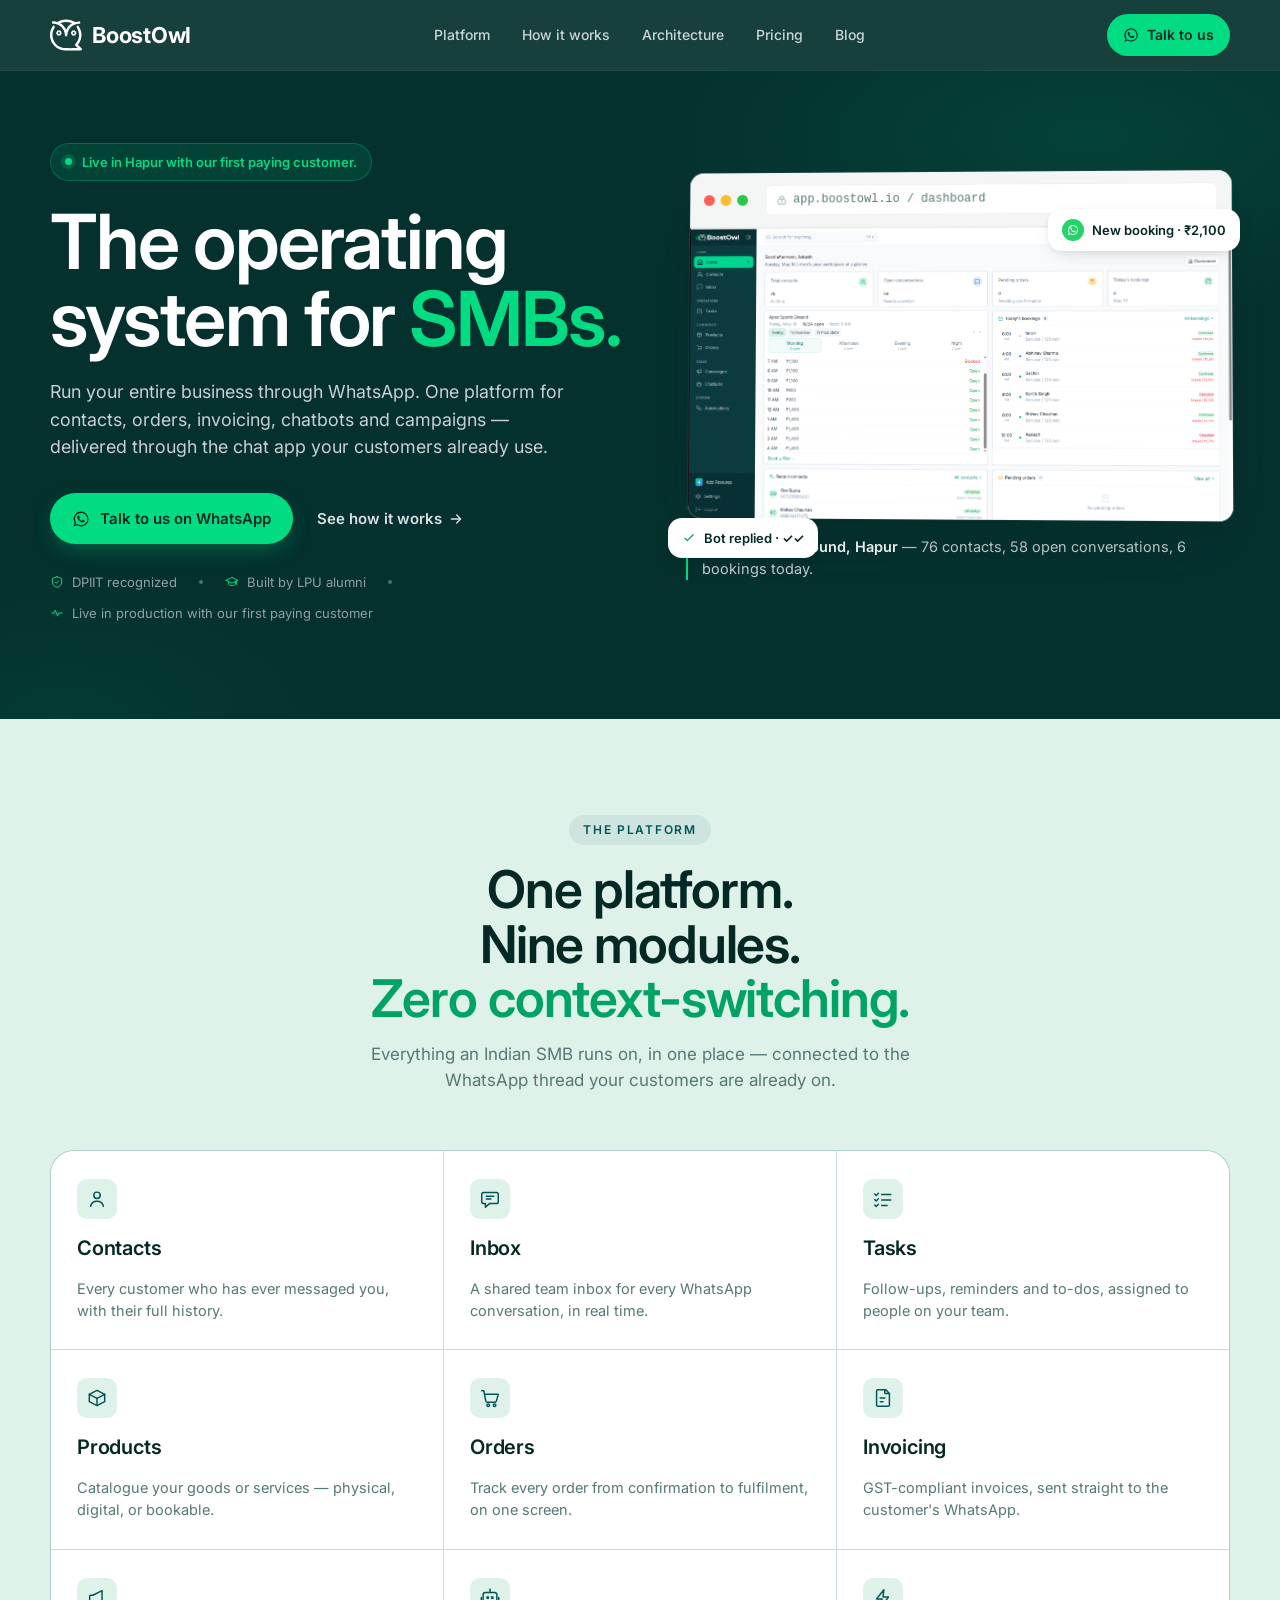
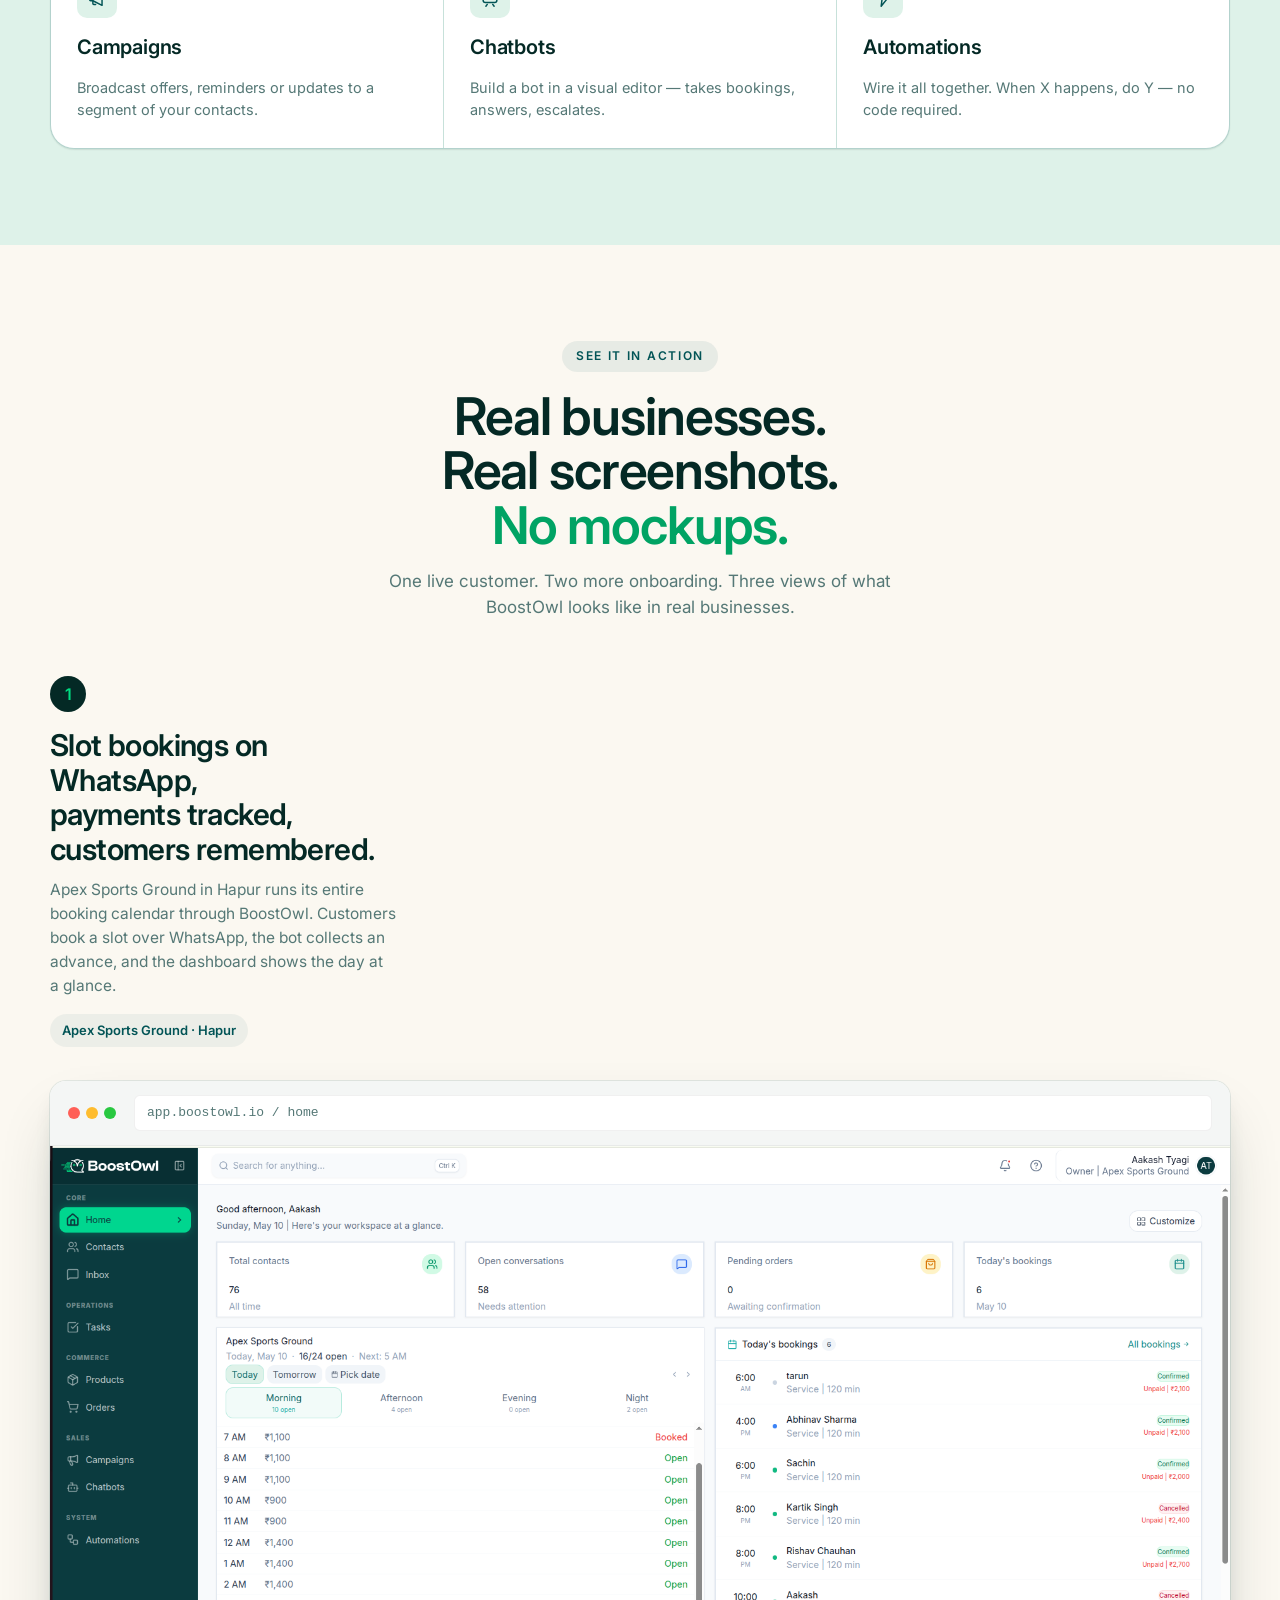
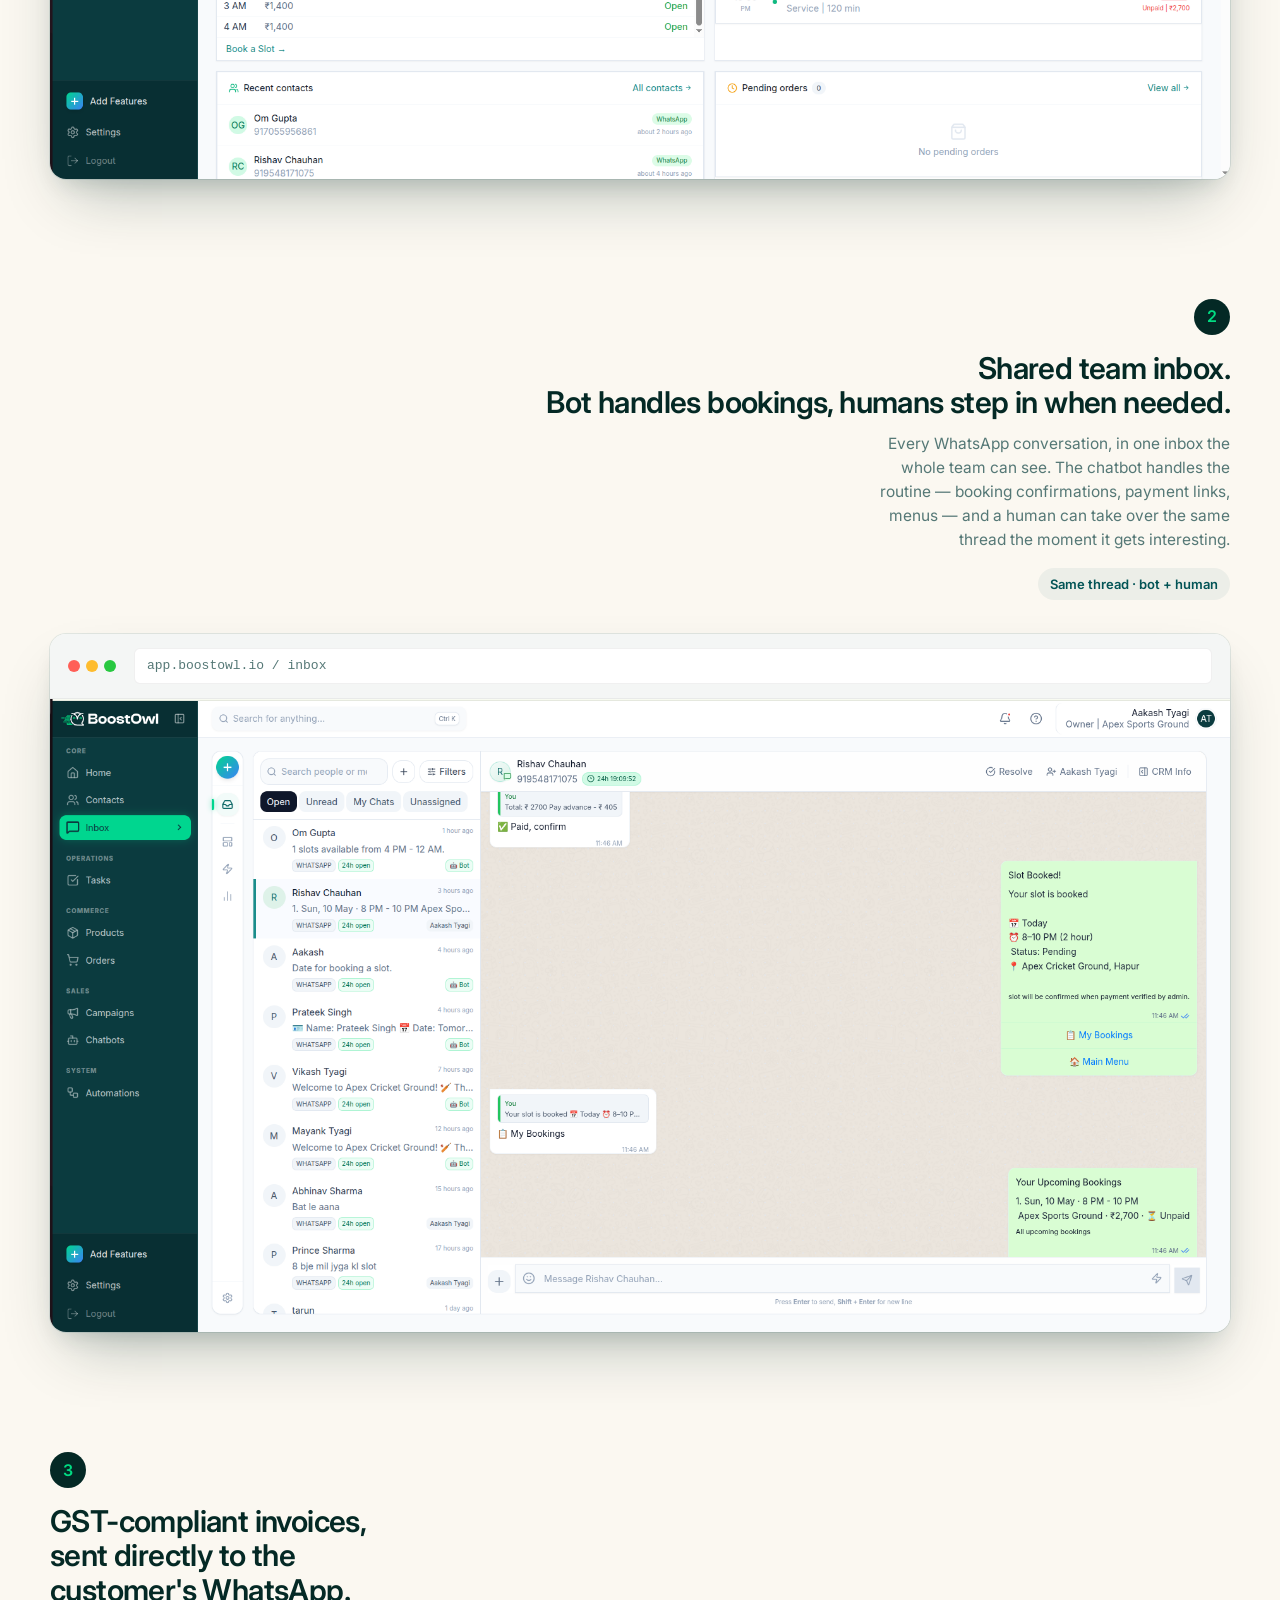
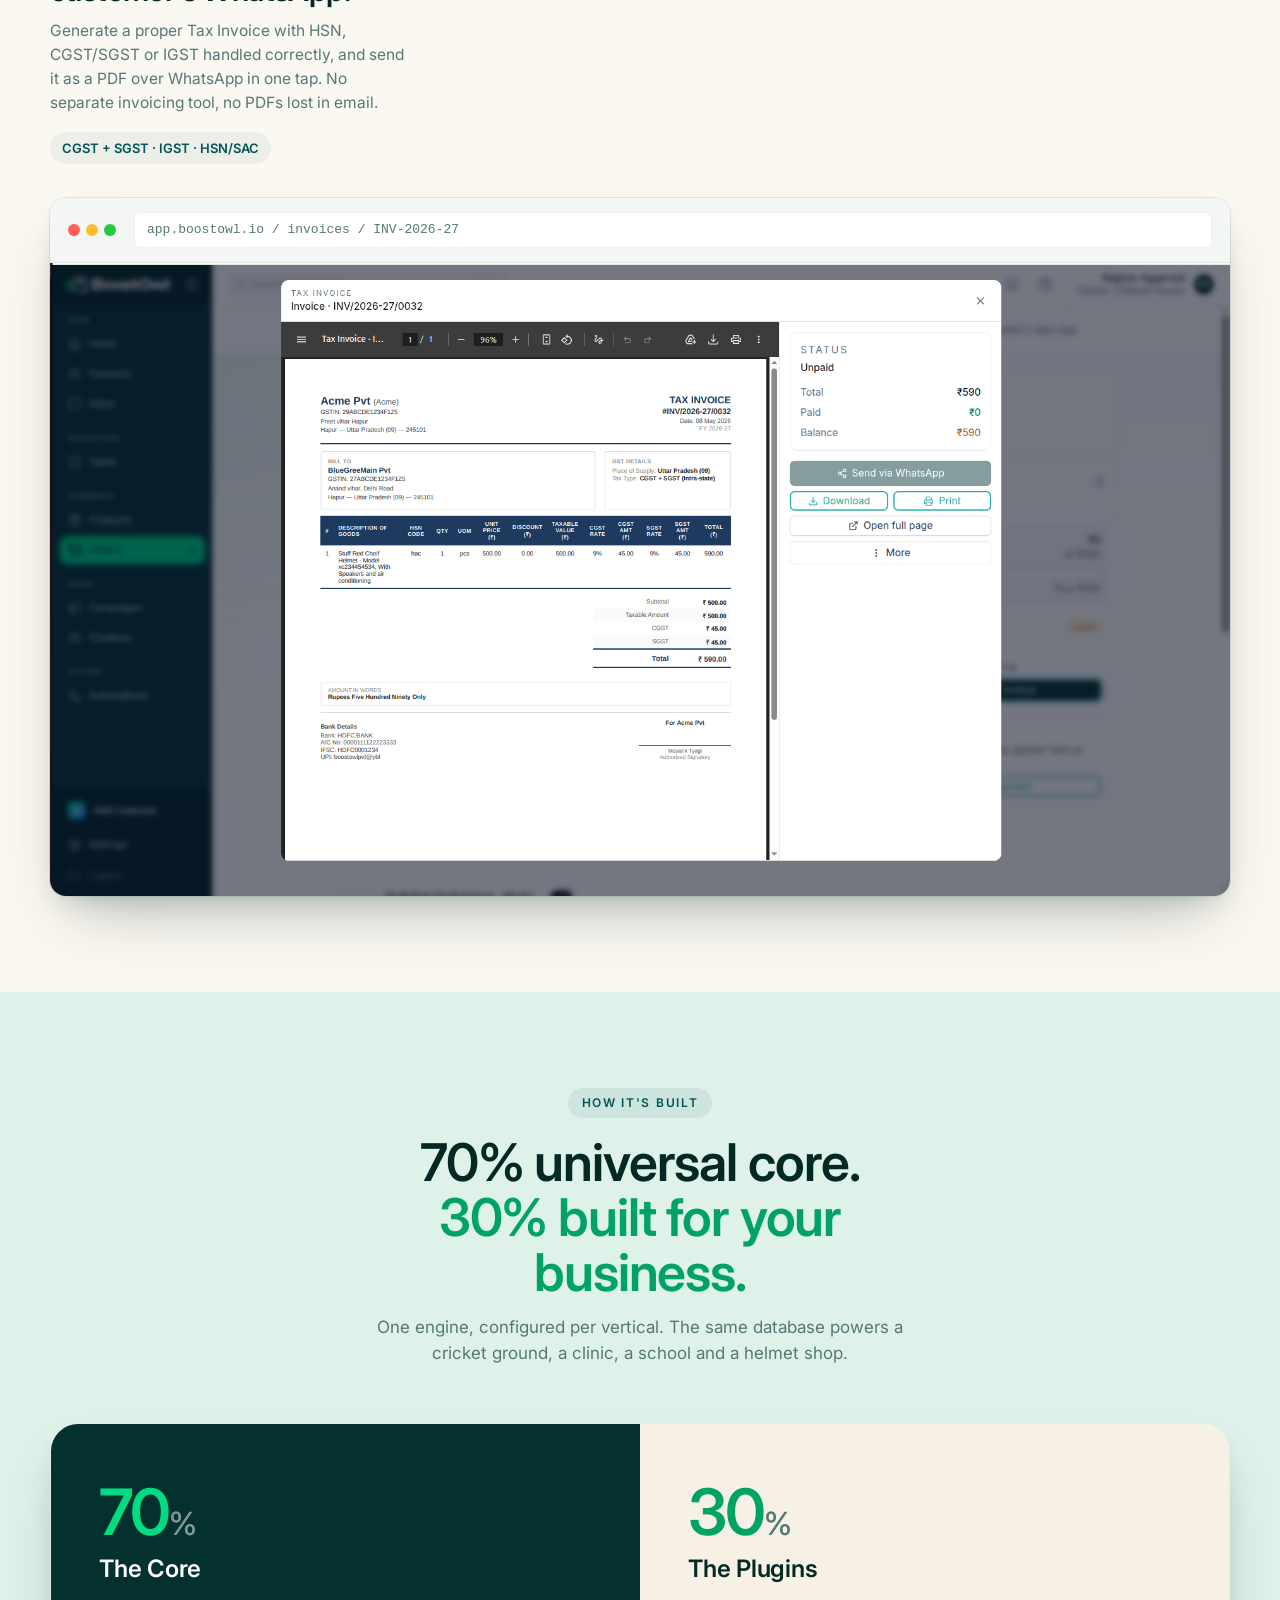
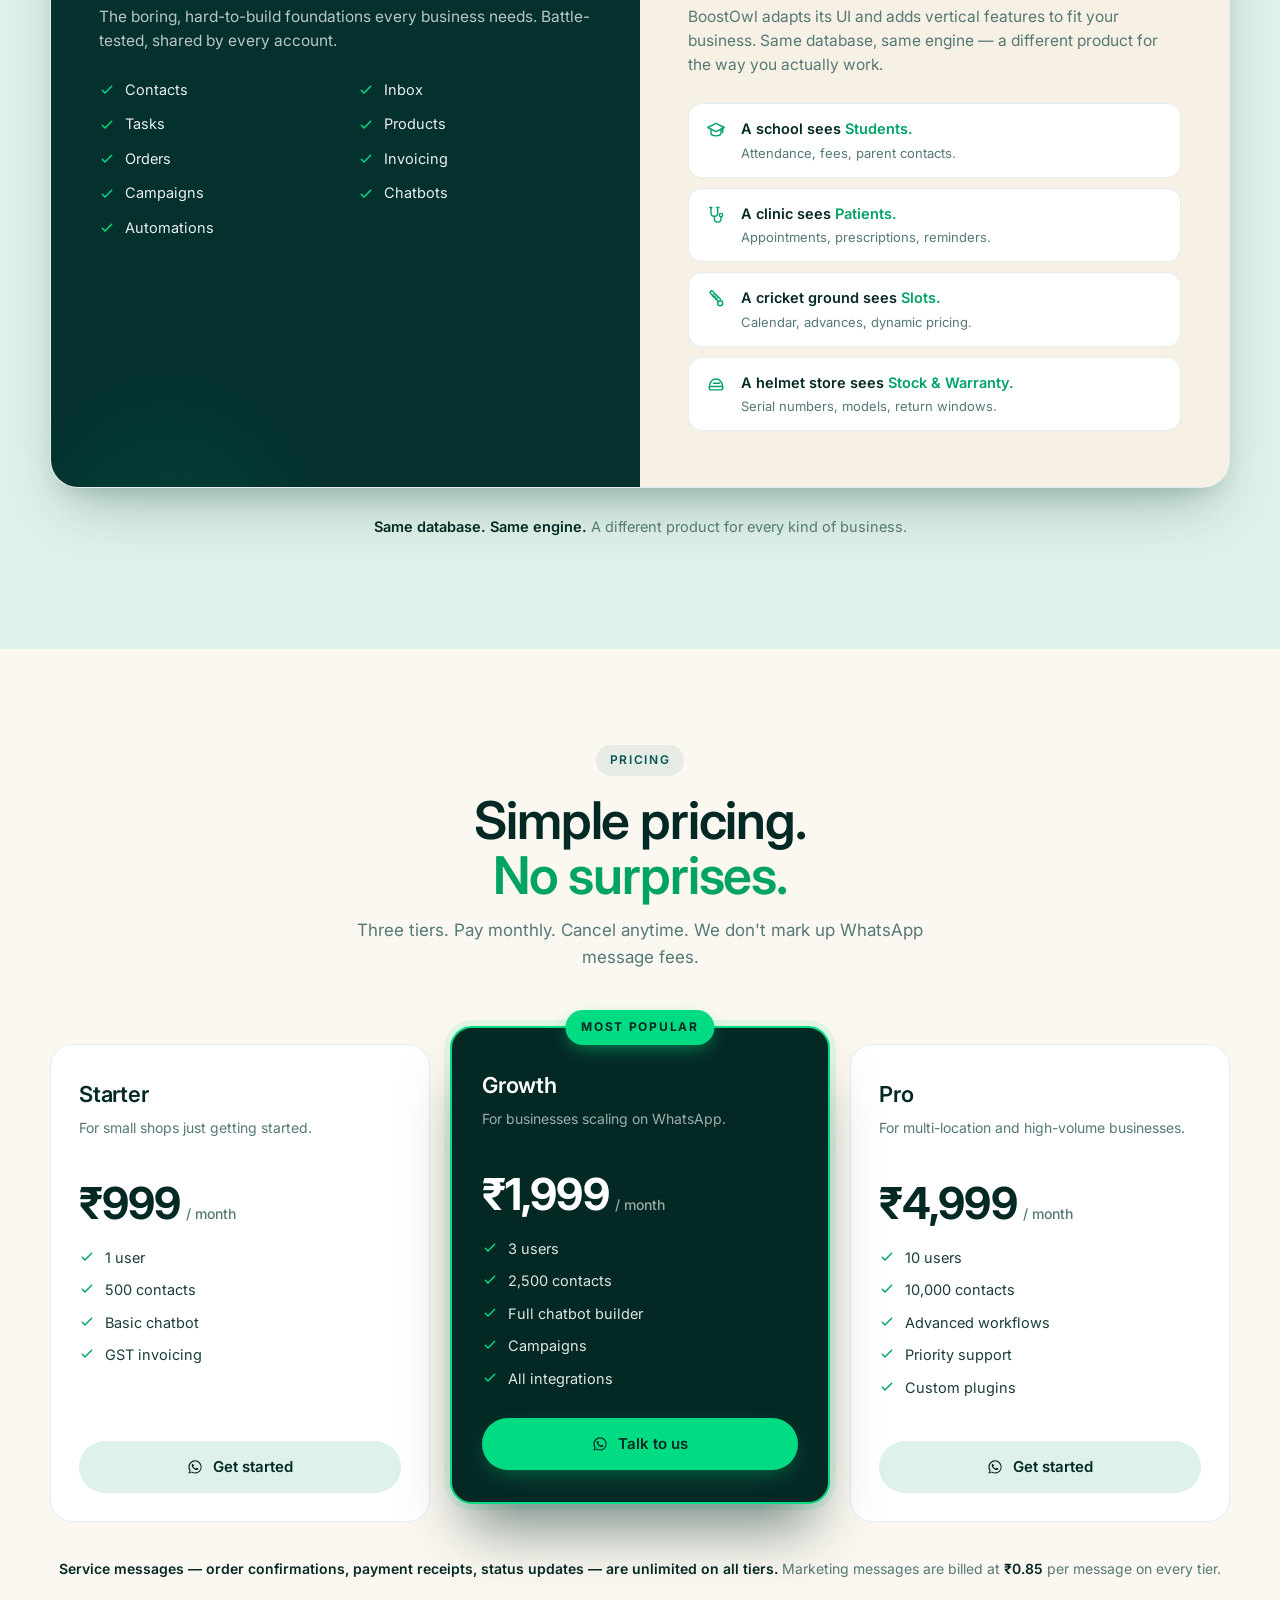
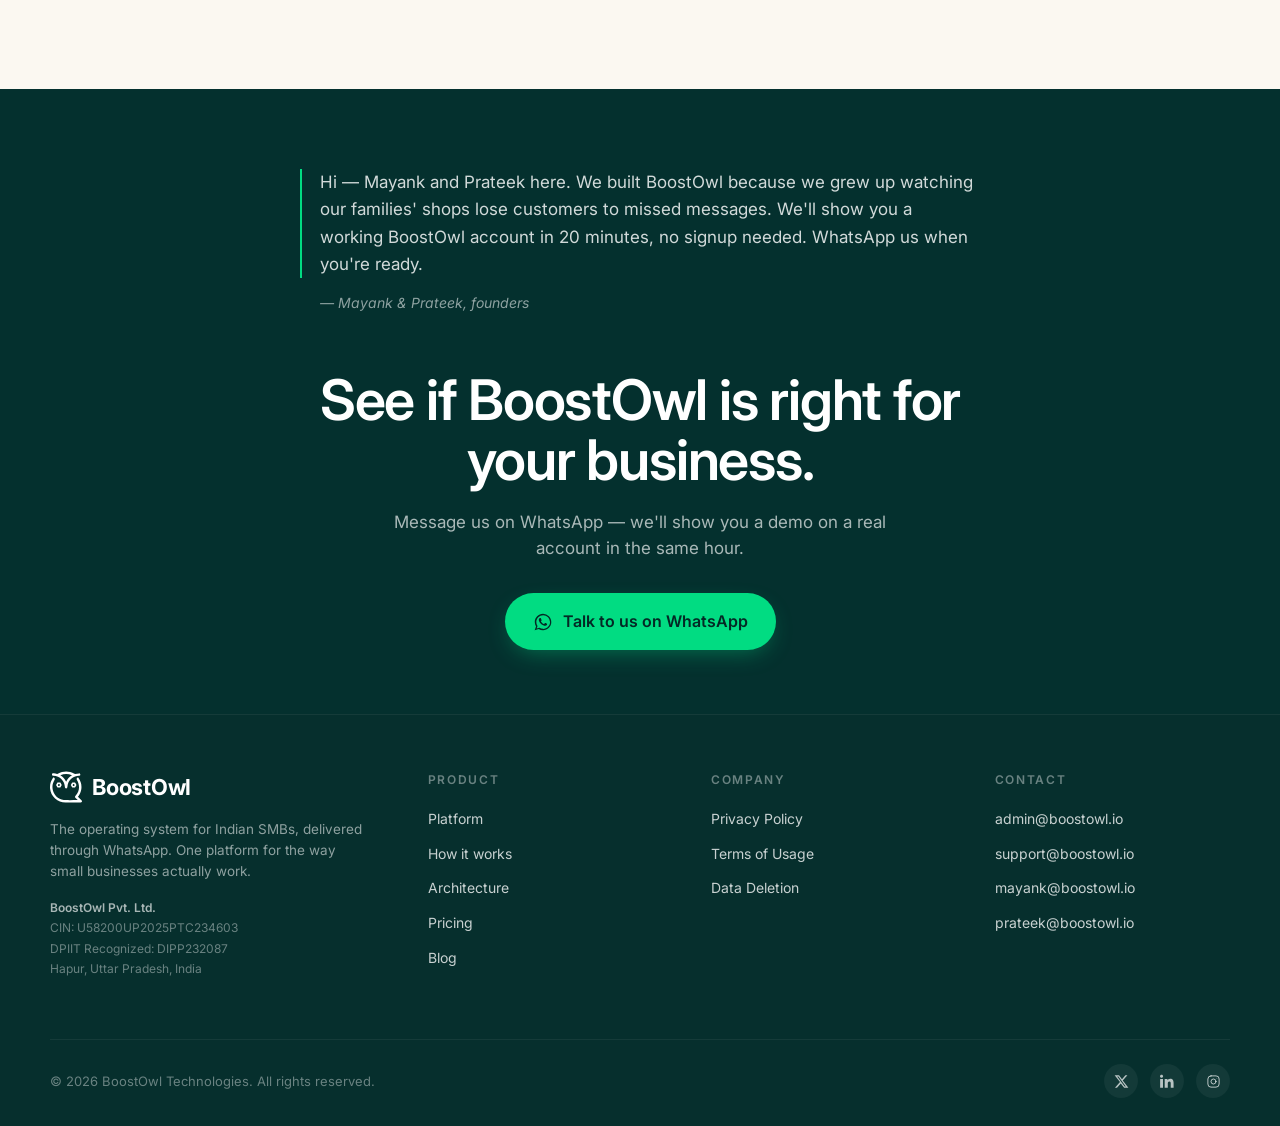
==== index.html @ 4dfb9b7b "first commit" ====
<!doctype html>
<html lang="en">
<head>
<meta charset="utf-8" />
<meta name="viewport" content="width=device-width, initial-scale=1" />
<title>BoostOwl — The operating system for SMBs, delivered through WhatsApp</title>
<meta name="description" content="Run your entire business through WhatsApp. One platform for contacts, orders, invoicing, chatbots and campaigns — delivered through the chat app your customers already use." />
<link rel="preconnect" href="https://fonts.googleapis.com" />
<link rel="preconnect" href="https://fonts.gstatic.com" crossorigin />
<link href="https://fonts.googleapis.com/css2?family=Inter:wght@400;500;600;700;800&display=swap" rel="stylesheet" />

<style>
/* ===========================================================
   Tokens — pulled from the Figma file's primary palette
   green: rgb(1,220,130)   #01DC82
   deep:  rgb(0,86,83)     #005653
   teal:  rgb(2,84,86)     #025456
   forest:rgb(7,100,51)    #076433
   mint:  rgb(222,242,233) #DEF2E9
   =========================================================== */
:root{
  --green:        #01DC82;
  --green-ink:    #00A364;
  --teal:         #025456;
  --deep:         #04302E;   /* hero / dark sections */
  --deep-2:       #062F2D;   /* slightly varied for layering */
  --forest:       #076433;
  --mint:         #DEF2E9;
  --cream:        #F6F1E4;
  --paper:        #FBF8F1;
  --ink:          #042925;
  --ink-2:        #1A3C3A;
  --muted:        #557876;
  --muted-dark:   #8FB3B0;   /* muted text on dark bg */
  --hair:         rgba(2,84,86,.10);
  --hair-strong:  rgba(2,84,86,.18);
  --hair-dark:    rgba(255,255,255,.10);
  --whatsapp:     #25D366;
  --whatsapp-ink: #128C7E;

  --radius-card:  20px;
  --radius-chip:  999px;
  --shadow-sm:    0 1px 2px rgba(4,41,37,.06), 0 1px 1px rgba(4,41,37,.04);
  --shadow-md:    0 6px 22px -8px rgba(4,41,37,.18), 0 2px 6px rgba(4,41,37,.06);
  --shadow-lg:    0 30px 60px -20px rgba(4,41,37,.30), 0 12px 24px -10px rgba(4,41,37,.16);

  --font-display: "Inter", system-ui, sans-serif;
  --font-body:    "Inter", system-ui, -apple-system, "Segoe UI", sans-serif;
}

*,*::before,*::after{ box-sizing:border-box; }
html,body{ margin:0; padding:0; }
html{ scroll-behavior:smooth; }
body{
  font-family: var(--font-body);
  color: var(--ink);
  background: var(--paper);
  -webkit-font-smoothing: antialiased;
  text-rendering: optimizeLegibility;
  font-size: 16px;
  line-height: 1.55;
  text-wrap: pretty;
}

img{ display:block; max-width:100%; }
a{ color:inherit; text-decoration:none; }
button{ font:inherit; cursor:pointer; }

/* ----- Typography ----- */
.h-display{
  font-family: var(--font-display);
  font-weight: 600;
  letter-spacing: -0.02em;
  line-height: 1.02;
}
.h-eyebrow{
  font-family: var(--font-body);
  text-transform: uppercase;
  letter-spacing: 0.16em;
  font-size: 12px;
  font-weight: 600;
}

/* ----- Layout ----- */
.wrap{ width:min(1180px, 100% - 48px); margin-inline:auto; }
.wrap-narrow{ width:min(960px, 100% - 48px); margin-inline:auto; }
@media (max-width: 640px){
  .wrap, .wrap-narrow{ width: calc(100% - 32px); }
}

/* =====================================================================
   NAV
   ===================================================================== */
.nav{
  position: sticky; top:0; z-index:50;
  background: rgba(4,48,46,.92);
  backdrop-filter: saturate(140%) blur(10px);
  -webkit-backdrop-filter: saturate(140%) blur(10px);
  border-bottom: 1px solid rgba(255,255,255,.05);
}
.nav-inner{
  display:flex; align-items:center; justify-content:space-between;
  padding: 14px 0;
}
.brand{
  display:flex; align-items:center; gap:10px;
  color: #fff;
  font-family: var(--font-display);
  font-weight: 700;
  font-size: 22px;
  letter-spacing: -0.01em;
}
.brand-mark{ width:32px; height:32px; flex:none; }
.brand-text{ line-height:1; }

.nav-links{
  display:flex; align-items:center; gap:32px;
  color: rgba(255,255,255,.78);
  font-size: 14px; font-weight: 500;
}
.nav-links a:hover{ color:#fff; }
.nav-cta{
  background: var(--green);
  color: var(--ink);
  padding: 10px 16px;
  border-radius: var(--radius-chip);
  font-weight: 600;
  font-size: 14px;
  display:inline-flex; align-items:center; gap:8px;
  transition: transform .15s ease, background .15s ease;
}
.nav-cta:hover{ background:#00f08e; }
@media (max-width: 760px){
  .nav-links{ display:none; }
}

/* =====================================================================
   HERO
   ===================================================================== */
.hero{
  background: var(--deep);
  color: #fff;
  position: relative;
  overflow: hidden;
  padding: 72px 0 96px;
}
.hero::before{
  /* subtle radial glow, not a "tech" gradient */
  content:""; position:absolute; inset:0;
  background:
    radial-gradient(60% 50% at 85% 10%, rgba(1,220,130,.10), transparent 60%),
    radial-gradient(40% 40% at 5% 100%, rgba(1,220,130,.06), transparent 60%);
  pointer-events:none;
}
.hero-grid{
  position: relative;
  display: grid;
  grid-template-columns: minmax(0, 1.05fr) minmax(0, 1fr);
  gap: 64px;
  align-items: center;
}
@media (max-width: 980px){
  .hero{ padding: 56px 0 72px; }
  .hero-grid{ grid-template-columns: 1fr; gap: 48px; }
}

.hero-tag{
  display:inline-flex; align-items:center; gap:10px;
  padding: 8px 14px;
  border-radius: var(--radius-chip);
  background: rgba(1,220,130,.10);
  border: 1px solid rgba(1,220,130,.28);
  color: var(--green);
  font-size: 13px; font-weight: 600;
}
.hero-tag .dot{
  width:7px; height:7px; border-radius:50%;
  background: var(--green);
  box-shadow: 0 0 0 4px rgba(1,220,130,.18);
}
.hero h1{
  font-family: var(--font-display);
  font-weight: 600;
  letter-spacing: -0.025em;
  line-height: 1.02;
  font-size: clamp(40px, 6.2vw, 76px);
  margin: 22px 0 20px;
  color: #fff;
}
.hero h1 .accent{
  color: var(--green);
  font-style: normal;
}
.hero-sub{
  font-size: clamp(16px, 1.4vw, 19px);
  line-height: 1.55;
  color: rgba(255,255,255,.78);
  max-width: 540px;
  margin: 0 0 32px;
}
.hero-ctas{
  display:flex; flex-wrap:wrap; align-items:center; gap: 14px 24px;
  margin-bottom: 28px;
}
.btn{
  display:inline-flex; align-items:center; justify-content:center; gap:10px;
  padding: 14px 22px;
  border-radius: 999px;
  font-weight: 600;
  font-size: 15px;
  border: 0;
  transition: transform .15s ease, background .15s ease, box-shadow .15s ease, color .15s ease;
}
.btn-primary{
  background: var(--green);
  color: var(--ink);
  box-shadow: 0 8px 24px -8px rgba(1,220,130,.45);
}
.btn-primary:hover{ background:#00F08E; transform: translateY(-1px); }
.btn-ghost-light{
  color:#fff;
  background: transparent;
  border:1px solid rgba(255,255,255,.18);
}
.btn-ghost-light:hover{ background: rgba(255,255,255,.06); }
.btn-link{
  color: rgba(255,255,255,.85);
  font-weight: 600; font-size: 15px;
  display:inline-flex; align-items:center; gap:6px;
}
.btn-link:hover{ color: var(--green); }
.btn-link svg{ transition: transform .15s ease; }
.btn-link:hover svg{ transform: translateX(3px); }

.cred-strip{
  display:flex; flex-wrap:wrap; gap: 10px 22px;
  align-items: center;
  font-size: 13px;
  color: rgba(255,255,255,.55);
}
.cred-strip span{ display:inline-flex; align-items:center; gap:8px; }
.cred-dot{
  display:inline-block; width:4px; height:4px; border-radius:50%;
  background: rgba(255,255,255,.30);
}

/* hero visual: dashboard screenshot in browser chrome */
.hero-visual{
  position: relative;
}
.browser{
  background: #fff;
  border-radius: 14px;
  overflow: hidden;
  box-shadow: var(--shadow-lg), 0 0 0 1px rgba(255,255,255,.06);
  position: relative;
  transform: perspective(1400px) rotateY(-3deg) rotateX(2deg);
  transform-origin: center;
}
@media (max-width: 980px){ .browser{ transform: none; } }
.browser-chrome{
  display:flex; align-items:center; gap:8px;
  padding: 12px 14px;
  background: #F4F6F5;
  border-bottom: 1px solid rgba(0,0,0,.05);
}
.browser-dots{ display:flex; gap:6px; }
.browser-dots i{ width:11px; height:11px; border-radius:50%; display:inline-block; }
.browser-dots i:nth-child(1){ background:#FF5F57; }
.browser-dots i:nth-child(2){ background:#FEBC2E; }
.browser-dots i:nth-child(3){ background:#28C840; }
.browser-url{
  flex:1;
  margin-left: 10px;
  background:#fff;
  border: 1px solid rgba(0,0,0,.06);
  border-radius: 6px;
  font-size: 12px;
  color: #557876;
  padding: 5px 10px;
  display:flex; align-items:center; gap:6px;
  font-family: ui-monospace, Menlo, monospace;
}
.browser-url svg{ flex:none; opacity:.6; }
.browser-img{
  display:block; width:100%; height:auto;
}
.hero-caption{
  margin-top: 18px;
  font-size: 14.5px;
  color: rgba(255,255,255,.78);
  text-align: left;
  line-height: 1.5;
  max-width: 560px;
  padding-left: 14px;
  border-left: 2px solid var(--green);
}
.hero-caption b{ color: #fff; font-weight: 600; }

/* tiny floating WhatsApp pill — gives the dashboard image life */
.float-pill{
  position: absolute;
  display:inline-flex; align-items:center; gap:8px;
  background: #fff;
  color: var(--ink);
  padding: 10px 14px;
  border-radius: 14px;
  font-size: 13px;
  font-weight: 600;
  box-shadow: var(--shadow-md);
  z-index: 2;
}
.float-pill-1{
  left: -18px;
  bottom: 36px;
}
.float-pill-2{
  right: -10px;
  top: 38px;
}
.float-pill .wa{
  width: 22px; height: 22px; border-radius: 50%;
  background: var(--whatsapp);
  display:inline-flex; align-items:center; justify-content:center;
  color:#fff;
}
@media (max-width: 980px){
  .float-pill-1{ left: 4px; bottom: -14px; }
  .float-pill-2{ right: 4px; top: -14px; }
}

/* =====================================================================
   SECTION 2 — Modules grid
   ===================================================================== */
.section{ padding: 96px 0; }
@media (max-width: 760px){ .section{ padding: 64px 0; } }
.section-mint{ background: var(--mint); }
.section-paper{ background: var(--paper); }
.section-cream{ background: var(--cream); }
.section-dark{ background: var(--deep); color: #fff; }

.section-head{
  text-align:center;
  margin-bottom: 56px;
}
.section-head .eyebrow{
  display:inline-flex; align-items:center; gap: 8px;
  color: var(--teal);
  background: rgba(2,84,86,.08);
  padding: 6px 14px;
  border-radius: var(--radius-chip);
  font-size: 12px; letter-spacing: .14em;
  font-weight: 600; text-transform: uppercase;
}
.section-head .eyebrow.on-dark{
  color: var(--green);
  background: rgba(1,220,130,.10);
}
.section-head h2{
  font-family: var(--font-display);
  font-weight: 600;
  letter-spacing: -0.022em;
  font-size: clamp(32px, 4.2vw, 52px);
  line-height: 1.05;
  margin: 18px auto 14px;
  max-width: 18ch;
  text-wrap: balance;
}
.section-head h2 .accent{ color: var(--green-ink); }
.section-head p{
  color: var(--muted);
  font-size: 17px;
  max-width: 52ch;
  margin: 0 auto;
}
.section-dark .section-head h2{ color:#fff; }
.section-dark .section-head p{ color: rgba(255,255,255,.66); }

.modules{
  display: grid;
  grid-template-columns: repeat(3, minmax(0,1fr));
  gap: 1px;
  background: var(--hair);
  border: 1px solid var(--hair);
  border-radius: 24px;
  overflow: hidden;
  box-shadow: var(--shadow-sm);
}
.module{
  background: #fff;
  padding: 28px 26px;
  display:flex; flex-direction: column; gap: 14px;
  min-height: 168px;
  position: relative;
  transition: background .2s ease;
}
.module:hover{ background: #FBFEFC; }
.module-icon{
  width: 40px; height:40px; border-radius: 10px;
  background: var(--mint);
  color: var(--teal);
  display:inline-flex; align-items:center; justify-content:center;
}
.module h3{
  font-family: var(--font-display);
  font-weight: 600;
  font-size: 20px;
  margin: 0;
  letter-spacing: -0.01em;
  color: var(--ink);
}
.module p{
  margin: 0;
  font-size: 14.5px;
  color: var(--muted);
  line-height: 1.5;
}
@media (max-width: 880px){
  .modules{ grid-template-columns: repeat(2,1fr); }
}
@media (max-width: 540px){
  .modules{ grid-template-columns: 1fr; }
}

/* =====================================================================
   SECTION 3 — Real screenshots dominate; text is a header band
   ===================================================================== */
.shot-row{
  display: grid;
  grid-template-columns: minmax(0, 360px) minmax(0, 1fr);
  column-gap: 56px;
  row-gap: 28px;
  align-items: end;
  margin: 0 0 120px;
}
.shot-row:last-child{ margin-bottom: 0; }
.shot-row .shot-text{ grid-column: 1; grid-row: 1; padding-bottom: 6px; }
.shot-row .shot-visual{ grid-column: 1 / -1; grid-row: 2; }
.shot-row.flip .shot-text{ grid-column: 2; justify-self: end; text-align: right; }
.shot-row.flip .shot-meta{ align-self: flex-end; }

@media (max-width: 900px){
  .shot-row, .shot-row.flip{
    grid-template-columns: 1fr;
    column-gap: 0;
    margin-bottom: 72px;
  }
  .shot-row .shot-text,
  .shot-row.flip .shot-text{
    grid-column: 1; grid-row: 1;
    justify-self: start;
    text-align: left;
    padding-bottom: 0;
  }
  .shot-row .shot-visual,
  .shot-row.flip .shot-visual{ grid-column: 1; grid-row: 2; }
}

.shot-num{
  display:inline-flex; align-items:center; justify-content:center;
  width: 36px; height:36px; border-radius:50%;
  background: var(--ink); color: var(--green);
  font-family: var(--font-display);
  font-weight: 600;
  font-size: 16px;
  margin-bottom: 16px;
}
.shot-text h3{
  font-family: var(--font-display);
  font-weight: 600;
  font-size: clamp(24px, 2.4vw, 30px);
  line-height: 1.15;
  letter-spacing: -0.02em;
  margin: 0 0 12px;
}
.shot-text p{
  margin: 0 0 16px;
  font-size: 15.5px;
  color: var(--muted);
  line-height: 1.55;
  max-width: 38ch;
}
.shot-row.flip .shot-text p{ margin-left: auto; }
.shot-meta{
  display:inline-flex; align-items:center; gap: 8px;
  font-size: 13px;
  color: var(--teal);
  background: rgba(2,84,86,.06);
  padding: 6px 12px;
  border-radius: var(--radius-chip);
  font-weight: 600;
}

.shot-visual{ position: relative; }
.shot-frame{
  background: #fff;
  border-radius: 16px;
  overflow: hidden;
  box-shadow: var(--shadow-lg), 0 0 0 1px var(--hair);
}
.shot-frame .browser-chrome{ background:#F4F6F5; padding: 14px 18px; }
.shot-frame .browser-dots i{ width: 12px; height: 12px; }
.shot-frame .browser-url{ font-size: 13px; padding: 7px 12px; }
.shot-frame img{ width: 100%; height: auto; display:block; }

/* =====================================================================
   SECTION 4 — 70/30 architecture
   ===================================================================== */
.split{
  display:grid;
  grid-template-columns: 1fr 1fr;
  border-radius: 28px;
  overflow: hidden;
  box-shadow: var(--shadow-lg);
  border: 1px solid var(--hair);
  background: #fff;
}
@media (max-width: 900px){ .split{ grid-template-columns: 1fr; } }
.split > div{
  padding: 56px 48px;
}
@media (max-width: 600px){ .split > div{ padding: 40px 28px; } }
.split-core{
  background: var(--deep);
  color: #fff;
  position: relative;
}
.split-core::after{
  content:""; position:absolute; inset:0;
  background:
    radial-gradient(50% 50% at 20% 110%, rgba(1,220,130,.10), transparent 60%);
  pointer-events:none;
}
.split-plug{
  background: var(--cream);
  color: var(--ink);
}
.split-tag{
  font-family: var(--font-display);
  font-weight: 600;
  font-size: 64px;
  line-height: 1;
  letter-spacing: -0.03em;
  margin: 0 0 6px;
}
.split-core .split-tag{ color: var(--green); }
.split-plug .split-tag{ color: var(--green-ink); }
.split h3{
  font-family: var(--font-display);
  font-weight: 600;
  font-size: 24px;
  margin: 0 0 18px;
  letter-spacing: -0.01em;
}
.split-core h3{ color:#fff; }
.split p.lede{
  font-size: 15.5px;
  line-height: 1.55;
  margin: 0 0 26px;
}
.split-core p.lede{ color: rgba(255,255,255,.72); }
.split-plug p.lede{ color: var(--muted); }

.core-list{
  list-style:none; padding:0; margin:0;
  display:grid;
  grid-template-columns: 1fr 1fr;
  gap: 12px 24px;
}
.core-list li{
  display:flex; align-items:center; gap: 10px;
  font-size: 14.5px;
  color: rgba(255,255,255,.92);
}
.core-list li svg{ flex:none; color: var(--green); }

.plug-examples{
  display: flex; flex-direction: column; gap: 10px;
  margin: 0; padding: 0; list-style: none;
}
.plug-examples li{
  display:grid;
  grid-template-columns: 22px 1fr;
  align-items: start;
  gap: 14px;
  padding: 14px 16px;
  background: #fff;
  border: 1px solid var(--hair);
  border-radius: 14px;
}
.plug-examples li .icon{
  width: 22px; height: 22px;
  color: var(--green-ink);
  display: inline-flex;
  align-items: center;
  justify-content: center;
  margin-top: 1px;
}
.plug-examples li .icon svg{ width: 20px; height: 20px; }
.plug-examples li .biz{ font-weight: 600; font-size: 14.5px; color: var(--ink); }
.plug-examples li .biz span{ color: var(--green-ink); }
.plug-examples li .note{ font-size: 13px; color: var(--muted); margin-top: 2px; }

.split-foot{
  text-align: center;
  margin-top: 28px;
  font-size: 14.5px;
  color: var(--muted);
}
.split-foot b{ color: var(--ink); font-weight: 600; }

/* =====================================================================
   SECTION 5 — Pricing
   ===================================================================== */
.pricing{
  display:grid;
  grid-template-columns: repeat(3, minmax(0,1fr));
  gap: 20px;
  align-items: stretch;
  padding-top: 18px;
}
@media (max-width: 900px){ .pricing{ grid-template-columns: 1fr; padding-top:0; } }

.tier{
  background:#fff;
  border: 1px solid var(--hair);
  border-radius: 22px;
  padding: 32px 28px 28px;
  display:flex; flex-direction: column;
  position: relative;
}
.tier-pop{
  border: 2px solid var(--green);
  background: var(--ink);
  color: #fff;
  padding: 40px 30px 32px;
  transform: translateY(-18px);
  box-shadow:
    0 40px 60px -18px rgba(4,41,37,.55),
    0 0 0 6px rgba(1,220,130,.10);
  z-index: 1;
}
@media (max-width: 900px){
  .tier-pop{ transform: none; }
}
.tier-pop .tier-pop-tag{
  position: absolute;
  top: -18px; left: 50%;
  transform: translateX(-50%);
  background: var(--green);
  color: var(--ink);
  font-size: 12px;
  font-weight: 700;
  letter-spacing: .14em;
  text-transform: uppercase;
  padding: 8px 16px;
  border-radius: 999px;
  box-shadow: 0 6px 18px -4px rgba(1,220,130,.55);
  white-space: nowrap;
}
.tier h3{
  font-family: var(--font-display);
  font-weight: 600;
  font-size: 22px;
  margin: 0 0 6px;
  letter-spacing: -0.01em;
}
.tier .blurb{
  font-size: 14px;
  color: var(--muted);
  margin: 0 0 22px;
  min-height: 42px;
}
.tier-pop .blurb{ color: rgba(255,255,255,.62); }
.price{
  display:flex; align-items: baseline; gap: 6px;
  margin-bottom: 22px;
  font-family: var(--font-display);
}
.price .amt{
  font-size: 44px; font-weight: 700; letter-spacing: -0.02em;
  line-height: 1;
}
.price .per{
  font-size: 14px; color: var(--muted);
  font-family: var(--font-body);
  font-weight: 500;
}
.tier-pop .per{ color: rgba(255,255,255,.6); }

.tier ul{
  list-style:none; padding:0; margin: 0 0 28px;
  display:flex; flex-direction: column; gap: 10px;
}
.tier ul li{
  display:flex; align-items: flex-start; gap: 10px;
  font-size: 14.5px;
  color: var(--ink-2);
}
.tier-pop ul li{ color: rgba(255,255,255,.88); }
.tier ul li svg{ flex:none; color: var(--green-ink); margin-top: 2px; }
.tier-pop ul li svg{ color: var(--green); }

.tier-overage{
  margin: 0 0 18px;
  padding: 10px 12px;
  background: rgba(2,84,86,.06);
  border-radius: 10px;
  font-size: 13px;
  color: var(--muted);
  text-align: center;
}
.tier-overage b{ color: var(--ink); font-weight: 600; }
.tier-pop .tier-overage{
  background: rgba(255,255,255,.06);
  color: rgba(255,255,255,.7);
}
.tier-pop .tier-overage b{ color: #fff; }

.tier .btn{
  width: 100%;
  margin-top: auto;
}
.tier-pop .btn-primary{
  background: var(--green);
  color: var(--ink);
}
.tier .btn-secondary{
  background: var(--mint);
  color: var(--ink);
}
.tier .btn-secondary:hover{ background: #CDEAD9; }

.pricing-note{
  text-align:center;
  font-size: 14px;
  color: var(--muted);
  margin-top: 36px;
}
.pricing-note b{ color: var(--ink); font-weight: 600; }

/* =====================================================================
   SECTION 6 — Final CTA + Footer
   ===================================================================== */
/* =====================================================================
   SECTION 6 — Founder note + Final CTA + Footer
   ===================================================================== */
.founder-note{
  padding: 80px 0 0;
  text-align: left;
  max-width: 680px;
}
.founder-note .founder-body{
  font-size: 17px;
  line-height: 1.6;
  color: rgba(255,255,255,.82);
  margin: 0 0 14px;
  padding-left: 18px;
  border-left: 2px solid var(--green);
}
.founder-note .founder-sig{
  font-size: 14px;
  color: rgba(255,255,255,.55);
  margin: 0 0 0 20px;
  font-style: italic;
}
@media (max-width: 760px){
  .founder-note{ padding-top: 56px; }
  .founder-note .founder-body{ font-size: 16px; }
}

.final-cta{
  text-align:center;
  padding: 56px 0 64px;
}
.final-cta h2{
  font-family: var(--font-display);
  font-weight: 600;
  letter-spacing: -0.022em;
  color: #fff;
  font-size: clamp(34px, 4.6vw, 56px);
  line-height: 1.08;
  margin: 0 auto 18px;
  max-width: 22ch;
}
.final-cta p{
  color: rgba(255,255,255,.66);
  font-size: 17px;
  max-width: 50ch;
  margin: 0 auto 32px;
}

footer{
  background: var(--deep-2);
  color: rgba(255,255,255,.7);
  padding: 56px 0 28px;
  border-top: 1px solid rgba(255,255,255,.06);
}
.foot-grid{
  display:grid;
  grid-template-columns: 1.4fr 1fr 1fr 1fr;
  gap: 48px;
  margin-bottom: 48px;
}
@media (max-width: 880px){
  .foot-grid{ grid-template-columns: 1fr 1fr; gap: 36px; }
}
@media (max-width: 540px){
  .foot-grid{ grid-template-columns: 1fr; }
}
.foot-brand .brand{ color:#fff; margin-bottom: 16px; }
.foot-blurb{
  font-size: 13.5px;
  color: rgba(255,255,255,.55);
  line-height: 1.55;
  margin-bottom: 16px;
  max-width: 320px;
}
.foot-meta{
  font-size: 12px;
  color: rgba(255,255,255,.40);
  line-height: 1.7;
}
.foot-meta b{ color: rgba(255,255,255,.65); font-weight: 600; }

.foot-col h4{
  font-family: var(--font-body);
  font-weight: 600;
  font-size: 12px;
  letter-spacing: .14em;
  text-transform: uppercase;
  color: rgba(255,255,255,.4);
  margin: 0 0 16px;
}
.foot-col ul{ list-style:none; padding:0; margin:0; display:flex; flex-direction: column; gap: 10px; }
.foot-col a{ font-size: 14px; color: rgba(255,255,255,.78); }
.foot-col a:hover{ color: var(--green); }

.foot-bottom{
  display:flex; flex-wrap: wrap; gap: 16px;
  align-items: center; justify-content: space-between;
  padding-top: 24px;
  border-top: 1px solid rgba(255,255,255,.06);
  font-size: 13px;
  color: rgba(255,255,255,.4);
}
.foot-social{ display:flex; gap: 12px; }
.foot-social a{
  width: 34px; height: 34px; border-radius: 50%;
  display:inline-flex; align-items:center; justify-content:center;
  background: rgba(255,255,255,.05);
  color: rgba(255,255,255,.7);
  transition: background .15s, color .15s;
}
.foot-social a:hover{ background: var(--green); color: var(--ink); }

/* =====================================================================
   Mobile polish
   ===================================================================== */
@media (max-width: 760px){
  .hero h1{ font-size: 42px; }
  .hero-sub{ font-size: 16px; }
  .section-head h2{ font-size: 32px; }
  .split-tag{ font-size: 48px; }
}
@media (max-width: 380px){
  .wrap, .wrap-narrow{ width: calc(100% - 24px); }
  .module{ padding: 22px 20px; min-height: 0; }
  .split > div{ padding: 32px 22px; }
  .tier{ padding: 28px 22px 24px; }
}
</style>
</head>
<template id="__bundler_thumbnail" data-bg-color="#04302E">
  <svg viewBox="0 0 1200 800" xmlns="http://www.w3.org/2000/svg">
    <rect width="1200" height="800" fill="#04302E"/>
    <g transform="translate(485,290)" fill="#01DC82">
      <g transform="matrix(-1,0,0,1,230,44) scale(2)">
        <path d="M 14.619 69.446 C 9.483 63.149 5.846 56.369 3.859 48.775 C -0.64 31.401 2.397 15.397 13.007 0.875 C 13.382 0.356 14.506 0.023 15.144 0.171 C 18.893 1.134 20.167 5.209 18.255 8.84 C 16.306 12.544 14.131 16.249 12.969 20.213 C 7.945 37.143 11.432 52.405 23.166 65.742 C 25.753 68.668 25.791 70.706 23.017 73.41 C 20.542 75.855 18.03 78.263 15.256 80.968 C 16.081 81.042 16.493 81.153 16.943 81.153 C 30.44 81.153 43.936 81.19 57.432 81.153 C 79.514 81.079 97.509 68.372 103.92 48.071 C 108.231 34.364 106.357 21.25 98.784 8.988 C 96.647 5.506 97.809 1.579 101.333 0.245 C 102.495 -0.199 103.245 -0.088 104.033 0.986 C 112.318 12.433 116.029 25.14 114.755 39.18 C 113.443 53.406 107.407 65.483 96.797 75.151 C 86.187 84.857 73.516 89.859 59.044 89.933 C 41.124 90.081 23.204 89.933 5.246 89.97 C 3.034 89.97 1.272 89.34 0.373 87.228 C -0.527 85.117 0.298 83.413 1.835 81.894 C 6.108 77.819 10.307 73.67 14.619 69.446 Z"/>
      </g>
      <g transform="translate(14,0) scale(2)">
        <path d="M 6.789 6.637 C 10.69 7.384 14.592 8.206 18.531 8.878 C 19.356 9.028 20.406 8.953 21.081 8.58 C 41.001 -2.854 60.92 -2.854 80.877 8.542 C 81.589 8.953 82.602 8.991 83.428 8.916 C 88.117 8.318 92.806 7.533 97.495 7.048 C 99.596 6.823 101.058 8.169 101.734 10.074 C 102.371 11.942 101.846 13.624 100.346 14.744 C 99.483 15.38 98.17 15.716 97.082 15.791 C 87.554 16.127 78.889 18.929 71.423 24.945 C 61.445 32.978 56.118 43.402 55.481 56.218 C 55.331 59.094 53.567 61 51.017 61 C 48.503 61 46.628 59.207 46.553 56.442 C 46.027 35.219 28.772 16.351 5.176 15.791 C 4.388 15.753 3.526 15.716 2.775 15.417 C 0.937 14.744 -0.226 12.689 0.037 10.784 C 0.299 8.804 2.063 7.16 4.088 7.01 C 4.951 6.936 5.851 7.01 6.714 7.01 C 6.752 6.898 6.789 6.749 6.789 6.637 Z"/>
      </g>
    </g>
    <text x="600" y="560" text-anchor="middle" fill="#FFFFFF" font-family="Georgia, serif" font-weight="700" font-size="72" letter-spacing="-1">BoostOwl</text>
  </svg>
</template>

<body>

<!-- =====================================================================
     SVG sprite — owl logo + icon set
     ===================================================================== -->
<svg width="0" height="0" style="position:absolute" aria-hidden="true">
  <defs>
    <!-- BoostOwl mark, composed from the Figma vectors. -->
    <symbol id="i-owl" viewBox="0 0 115 112">
      <!-- head/speech bubble — flipped horizontally then translated down 22 -->
      <g transform="matrix(-1,0,0,1,115,22)">
        <path d="M 14.619 69.446 C 9.483 63.149 5.846 56.369 3.859 48.775 C -0.64 31.401 2.397 15.397 13.007 0.875 C 13.382 0.356 14.506 0.023 15.144 0.171 C 18.893 1.134 20.167 5.209 18.255 8.84 C 16.306 12.544 14.131 16.249 12.969 20.213 C 7.945 37.143 11.432 52.405 23.166 65.742 C 25.753 68.668 25.791 70.706 23.017 73.41 C 20.542 75.855 18.03 78.263 15.256 80.968 C 16.081 81.042 16.493 81.153 16.943 81.153 C 30.44 81.153 43.936 81.19 57.432 81.153 C 79.514 81.079 97.509 68.372 103.92 48.071 C 108.231 34.364 106.357 21.25 98.784 8.988 C 96.647 5.506 97.809 1.579 101.333 0.245 C 102.495 -0.199 103.245 -0.088 104.033 0.986 C 112.318 12.433 116.029 25.14 114.755 39.18 C 113.443 53.406 107.407 65.483 96.797 75.151 C 86.187 84.857 73.516 89.859 59.044 89.933 C 41.124 90.081 23.204 89.933 5.246 89.97 C 3.034 89.97 1.272 89.34 0.373 87.228 C -0.527 85.117 0.298 83.413 1.835 81.894 C 6.108 77.819 10.307 73.67 14.619 69.446 Z" fill="currentColor"/>
      </g>
      <!-- brow / ears at (7,0) -->
      <g transform="translate(7,0)">
        <path d="M 6.789 6.637 C 10.69 7.384 14.592 8.206 18.531 8.878 C 19.356 9.028 20.406 8.953 21.081 8.58 C 41.001 -2.854 60.92 -2.854 80.877 8.542 C 81.589 8.953 82.602 8.991 83.428 8.916 C 88.117 8.318 92.806 7.533 97.495 7.048 C 99.596 6.823 101.058 8.169 101.734 10.074 C 102.371 11.942 101.846 13.624 100.346 14.744 C 99.483 15.38 98.17 15.716 97.082 15.791 C 87.554 16.127 78.889 18.929 71.423 24.945 C 61.445 32.978 56.118 43.402 55.481 56.218 C 55.331 59.094 53.567 61 51.017 61 C 48.503 61 46.628 59.207 46.553 56.442 C 46.027 35.219 28.772 16.351 5.176 15.791 C 4.388 15.753 3.526 15.716 2.775 15.417 C 0.937 14.744 -0.226 12.689 0.037 10.784 C 0.299 8.804 2.063 7.16 4.088 7.01 C 4.951 6.936 5.851 7.01 6.714 7.01 C 6.752 6.898 6.789 6.749 6.789 6.637 Z M 51.017 36.826 C 55.668 26.925 62.608 19.415 71.986 13.698 C 57.844 7.421 44.152 7.384 30.122 13.736 C 39.463 19.415 46.328 26.962 51.017 36.826 Z" fill="currentColor"/>
      </g>
      <!-- right eye at (75, 40.107) -->
      <g transform="translate(75,40.107)" fill="currentColor">
        <path d="M 15.728 0.999 C 15.551 0.697 15.299 0.447 14.996 0.272 C 14.693 0.097 14.35 0.003 14.001 0 L 5.999 0 C 5.65 0.003 5.307 0.097 5.004 0.272 C 4.701 0.447 4.449 0.697 4.272 0.999 L 0.271 7.927 C 0.094 8.235 0 8.584 0 8.939 C 0 9.295 0.094 9.644 0.271 9.951 L 4.272 16.853 C 4.449 17.155 4.701 17.405 5.004 17.58 C 5.307 17.755 5.65 17.849 5.999 17.852 L 14.001 17.852 C 14.35 17.849 14.693 17.755 14.996 17.58 C 15.299 17.405 15.551 17.155 15.728 16.853 L 19.729 9.924 C 19.906 9.617 20 9.268 20 8.912 C 20 8.557 19.906 8.208 19.729 7.9 L 15.728 0.999 Z M 13.373 8.926 C 13.373 9.593 13.176 10.245 12.805 10.8 C 12.434 11.355 11.907 11.787 11.291 12.043 C 10.675 12.298 9.996 12.365 9.342 12.235 C 8.688 12.104 8.086 11.783 7.615 11.311 C 7.143 10.84 6.822 10.238 6.691 9.584 C 6.561 8.93 6.628 8.251 6.883 7.635 C 7.139 7.019 7.571 6.492 8.126 6.121 C 8.681 5.75 9.333 5.553 10 5.553 C 10.895 5.553 11.753 5.908 12.385 6.541 C 13.018 7.173 13.373 8.031 13.373 8.926 Z"/>
      </g>
      <!-- left eye at (22, 40) -->
      <g transform="translate(22,40)" fill="currentColor">
        <path d="M 15.728 0.999 C 15.551 0.697 15.299 0.447 14.996 0.272 C 14.693 0.097 14.35 0.003 14.001 0 L 5.999 0 C 5.65 0.003 5.307 0.097 5.004 0.272 C 4.701 0.447 4.449 0.697 4.272 0.999 L 0.271 7.927 C 0.094 8.235 0 8.584 0 8.939 C 0 9.295 0.094 9.644 0.271 9.951 L 4.272 16.853 C 4.449 17.155 4.701 17.405 5.004 17.58 C 5.307 17.755 5.65 17.849 5.999 17.852 L 14.001 17.852 C 14.35 17.849 14.693 17.755 14.996 17.58 C 15.299 17.405 15.551 17.155 15.728 16.853 L 19.729 9.924 C 19.906 9.617 20 9.268 20 8.912 C 20 8.557 19.906 8.208 19.729 7.9 L 15.728 0.999 Z M 13.373 8.926 C 13.373 9.593 13.176 10.245 12.805 10.8 C 12.434 11.355 11.907 11.787 11.291 12.043 C 10.675 12.298 9.996 12.365 9.342 12.235 C 8.688 12.104 8.086 11.783 7.615 11.311 C 7.143 10.84 6.822 10.238 6.691 9.584 C 6.561 8.93 6.628 8.251 6.883 7.635 C 7.139 7.019 7.571 6.492 8.126 6.121 C 8.681 5.75 9.333 5.553 10 5.553 C 10.895 5.553 11.753 5.908 12.385 6.541 C 13.018 7.173 13.373 8.031 13.373 8.926 Z"/>
      </g>
    </symbol>

    <!-- Module icons — each visually distinct -->
    <symbol id="i-contacts" viewBox="0 0 24 24" fill="none" stroke="currentColor" stroke-width="1.6" stroke-linecap="round" stroke-linejoin="round">
      <circle cx="12" cy="8" r="3.5"/>
      <path d="M5 20c.7-3.6 3.4-5.6 7-5.6s6.3 2 7 5.6"/>
    </symbol>
    <symbol id="i-inbox" viewBox="0 0 24 24" fill="none" stroke="currentColor" stroke-width="1.6" stroke-linecap="round" stroke-linejoin="round">
      <path d="M5 5h14a2 2 0 0 1 2 2v8a2 2 0 0 1-2 2h-7.6L7 21v-4H5a2 2 0 0 1-2-2V7a2 2 0 0 1 2-2z"/>
      <path d="M8 9h8M8 12h5"/>
    </symbol>
    <symbol id="i-tasks" viewBox="0 0 24 24" fill="none" stroke="currentColor" stroke-width="1.6" stroke-linecap="round" stroke-linejoin="round">
      <path d="M3 6.5l1.6 1.6L7 5.7"/>
      <path d="M3 12.5l1.6 1.6L7 11.7"/>
      <path d="M3 18.5l1.6 1.6L7 17.7"/>
      <path d="M10.5 7h10M10.5 13h10M10.5 19h6"/>
    </symbol>
    <symbol id="i-products" viewBox="0 0 24 24" fill="none" stroke="currentColor" stroke-width="1.6" stroke-linecap="round" stroke-linejoin="round">
      <path d="M3.6 8L12 3.6 20.4 8 12 12.4 3.6 8z"/>
      <path d="M3.6 8v8L12 20.4 20.4 16V8"/>
      <path d="M12 12.4V20"/>
    </symbol>
    <symbol id="i-orders" viewBox="0 0 24 24" fill="none" stroke="currentColor" stroke-width="1.6" stroke-linecap="round" stroke-linejoin="round">
      <path d="M3 4h2.2l2.2 11.1a2 2 0 0 0 2 1.6h7.6a2 2 0 0 0 2-1.5L21 8H6.2"/>
      <circle cx="10" cy="20" r="1.4"/>
      <circle cx="17" cy="20" r="1.4"/>
    </symbol>
    <symbol id="i-invoice" viewBox="0 0 24 24" fill="none" stroke="currentColor" stroke-width="1.6" stroke-linecap="round" stroke-linejoin="round">
      <path d="M6 3h9l4 4v12.5A1.5 1.5 0 0 1 17.5 21h-11A1.5 1.5 0 0 1 5 19.5v-15A1.5 1.5 0 0 1 6 3z"/>
      <path d="M14 3v4h5"/>
      <path d="M9 12h5M9 16h3"/>
    </symbol>
    <symbol id="i-campaigns" viewBox="0 0 24 24" fill="none" stroke="currentColor" stroke-width="1.6" stroke-linecap="round" stroke-linejoin="round">
      <path d="M4 10v4a1 1 0 0 0 1 1h2.5l10 5V4l-10 5H5a1 1 0 0 0-1 1z"/>
      <path d="M7.5 15v3a1 1 0 0 0 1 1h2"/>
    </symbol>
    <symbol id="i-chatbots" viewBox="0 0 24 24" fill="none" stroke="currentColor" stroke-width="1.6" stroke-linecap="round" stroke-linejoin="round">
      <path d="M12 3v2.5"/>
      <circle cx="12" cy="2.5" r=".9" fill="currentColor" stroke="none"/>
      <rect x="4.5" y="6" width="15" height="11" rx="2.5"/>
      <path d="M2.5 11.5v2M21.5 11.5v2"/>
      <rect x="8" y="10" width="3" height="3" rx=".6" fill="currentColor" stroke="none"/>
      <rect x="13" y="10" width="3" height="3" rx=".6" fill="currentColor" stroke="none"/>
      <path d="M9 19l-1.5 2M15 19l1.5 2"/>
    </symbol>
    <symbol id="i-automations" viewBox="0 0 24 24" fill="none" stroke="currentColor" stroke-width="1.6" stroke-linecap="round" stroke-linejoin="round">
      <path d="M13 3L5 13h6l-1 8 8-10h-6l1-8z"/>
    </symbol>

    <!-- plugin icons — light line weight to match check marks -->
    <symbol id="i-school" viewBox="0 0 24 24" fill="none" stroke="currentColor" stroke-width="1.7" stroke-linecap="round" stroke-linejoin="round">
      <path d="M2 9l10-5 10 5-10 5L2 9z"/>
      <path d="M6 11v5c0 1.7 2.7 3 6 3s6-1.3 6-3v-5"/>
      <path d="M20 9v6"/>
    </symbol>
    <symbol id="i-clinic" viewBox="0 0 24 24" fill="none" stroke="currentColor" stroke-width="1.7" stroke-linecap="round" stroke-linejoin="round">
      <path d="M6 3v6.5a4 4 0 0 0 8 0V3"/>
      <path d="M4.5 3H7M13 3h2.5"/>
      <path d="M10 13.5v3a4 4 0 0 0 4 4 4 4 0 0 0 4-4v-2.2"/>
      <circle cx="18" cy="12" r="2"/>
    </symbol>
    <symbol id="i-cricket" viewBox="0 0 24 24" fill="none" stroke="currentColor" stroke-width="1.7" stroke-linecap="round" stroke-linejoin="round">
      <circle cx="17" cy="17" r="3"/>
      <path d="M14.9 14.9L5.5 5.5a1.8 1.8 0 0 1 2.6-2.6l9.4 9.4"/>
      <path d="M7.5 8.5l2-2M9.5 10.5l2-2M11.5 12.5l2-2"/>
    </symbol>
    <symbol id="i-helmet" viewBox="0 0 24 24" fill="none" stroke="currentColor" stroke-width="1.7" stroke-linecap="round" stroke-linejoin="round">
      <path d="M4 15c0-5 3.6-9 8-9s8 4 8 9v2.5a1.5 1.5 0 0 1-1.5 1.5h-13A1.5 1.5 0 0 1 4 17.5V15z"/>
      <path d="M4 15h16"/>
      <path d="M9 11h7.5"/>
    </symbol>

    <!-- utility -->
    <symbol id="i-check" viewBox="0 0 24 24" fill="none" stroke="currentColor" stroke-width="2.2" stroke-linecap="round" stroke-linejoin="round">
      <path d="M5 12.5l4 4 10-10"/>
    </symbol>
    <symbol id="i-arrow" viewBox="0 0 24 24" fill="none" stroke="currentColor" stroke-width="2" stroke-linecap="round" stroke-linejoin="round">
      <path d="M5 12h14M13 6l6 6-6 6"/>
    </symbol>
    <symbol id="i-whatsapp" viewBox="0 0 24 24" fill="currentColor">
      <path d="M12.04 2C6.58 2 2.13 6.45 2.13 11.91c0 1.92.51 3.78 1.49 5.43L2 22l4.79-1.57a9.86 9.86 0 0 0 5.25 1.5h.01c5.46 0 9.91-4.45 9.91-9.91 0-2.65-1.03-5.14-2.9-7.02A9.84 9.84 0 0 0 12.04 2zm0 18.13h-.01a8.21 8.21 0 0 1-4.19-1.15l-.3-.18-3.13 1.03 1.04-3.05-.2-.31a8.21 8.21 0 0 1-1.26-4.36c0-4.54 3.7-8.23 8.24-8.23 2.2 0 4.27.86 5.82 2.41a8.18 8.18 0 0 1 2.41 5.83c0 4.54-3.69 8.22-8.22 8.22zm4.52-6.16c-.25-.13-1.47-.72-1.7-.8-.23-.08-.39-.13-.56.13-.16.25-.65.8-.79.97-.15.16-.29.18-.54.06-.25-.12-1.05-.39-2-1.23-.74-.66-1.24-1.47-1.38-1.72-.15-.25-.02-.39.11-.51.11-.11.25-.29.37-.43.13-.15.16-.25.25-.41.08-.16.04-.31-.02-.43-.06-.13-.56-1.34-.76-1.84-.2-.49-.4-.42-.56-.43-.14-.01-.31-.01-.48-.01-.16 0-.43.06-.66.31-.23.25-.86.84-.86 2.06 0 1.21.88 2.38 1 2.55.12.16 1.73 2.64 4.18 3.7.58.25 1.04.4 1.4.51.59.19 1.12.16 1.55.1.47-.07 1.47-.6 1.67-1.18.21-.58.21-1.07.15-1.18-.06-.11-.23-.18-.48-.31z"/>
    </symbol>
    <symbol id="i-shield" viewBox="0 0 24 24" fill="none" stroke="currentColor" stroke-width="1.7" stroke-linecap="round" stroke-linejoin="round">
      <path d="M12 3l8 3v6c0 4.8-3.5 8.3-8 9-4.5-.7-8-4.2-8-9V6l8-3z"/>
      <path d="M9 12l2 2 4-4"/>
    </symbol>
    <symbol id="i-cap" viewBox="0 0 24 24" fill="none" stroke="currentColor" stroke-width="1.7" stroke-linecap="round" stroke-linejoin="round">
      <path d="M2 9l10-5 10 5-10 5L2 9z"/>
      <path d="M6 11v4c0 1.7 2.7 3 6 3s6-1.3 6-3v-4M20 10v6"/>
    </symbol>
    <symbol id="i-pulse" viewBox="0 0 24 24" fill="none" stroke="currentColor" stroke-width="1.7" stroke-linecap="round" stroke-linejoin="round">
      <path d="M3 12h4l2-5 4 10 2-5h6"/>
    </symbol>
    <symbol id="i-lock" viewBox="0 0 24 24" fill="none" stroke="currentColor" stroke-width="1.6" stroke-linecap="round" stroke-linejoin="round">
      <path d="M12 16v2"/>
      <rect x="4" y="10" width="16" height="10" rx="2"/>
      <path d="M8 10V7a4 4 0 0 1 8 0v3"/>
    </symbol>

    <!-- social -->
    <symbol id="i-twitter" viewBox="0 0 24 24" fill="currentColor">
      <path d="M18.244 2H21.5l-7.5 8.57L23 22h-6.804l-5.328-6.97L4.8 22H1.54l8.034-9.18L1 2h6.96l4.82 6.37L18.244 2zm-1.193 18h1.832L7.04 4H5.105L17.05 20z"/>
    </symbol>
    <symbol id="i-linkedin" viewBox="0 0 24 24" fill="currentColor">
      <path d="M4.98 3.5C4.98 4.88 3.88 6 2.5 6S0 4.88 0 3.5 1.1 1 2.5 1s2.48 1.12 2.48 2.5zM.22 8h4.56v14H.22V8zM7.5 8h4.38v1.93h.06c.61-1.16 2.1-2.38 4.32-2.38 4.62 0 5.48 3.04 5.48 7v7.45h-4.56v-6.6c0-1.57-.03-3.59-2.19-3.59-2.19 0-2.52 1.71-2.52 3.48V22H7.5V8z"/>
    </symbol>
    <symbol id="i-instagram" viewBox="0 0 24 24" fill="none" stroke="currentColor" stroke-width="1.6" stroke-linecap="round" stroke-linejoin="round">
      <rect x="3" y="3" width="18" height="18" rx="5"/>
      <circle cx="12" cy="12" r="4"/>
      <circle cx="17.4" cy="6.6" r=".7" fill="currentColor" stroke="none"/>
    </symbol>
  </defs>
</svg>


<!-- =====================================================================
     NAV
     ===================================================================== -->
<nav class="nav" data-screen-label="00 Nav">
  <div class="wrap nav-inner">
    <a href="#" class="brand" aria-label="BoostOwl home">
      <svg class="brand-mark" aria-hidden="true"><use href="#i-owl"/></svg>
      <span class="brand-text" style="color:#fff">BoostOwl</span>
    </a>
    <div class="nav-links">
      <a href="#modules">Platform</a>
      <a href="#how-it-works">How it works</a>
      <a href="#architecture">Architecture</a>
      <a href="#pricing">Pricing</a>
      <a href="blog.html">Blog</a>
    </div>
    <a class="nav-cta" href="#wa" data-wa-link>
      <svg width="16" height="16" aria-hidden="true"><use href="#i-whatsapp"/></svg>
      Talk to us
    </a>
  </div>
</nav>


<!-- =====================================================================
     SECTION 1 — HERO
     ===================================================================== -->
<header class="hero" data-screen-label="01 Hero">
  <div class="wrap hero-grid">
    <div class="hero-text">
      <span class="hero-tag">
        <span class="dot"></span>
        Live in Hapur with our first paying customer.
      </span>

      <h1 class="h-display">
        The operating system for <span class="accent">SMBs.</span>
      </h1>

      <p class="hero-sub">
        Run your entire business through WhatsApp. One platform for contacts,
        orders, invoicing, chatbots and campaigns — delivered through the chat app
        your customers already use.
      </p>

      <div class="hero-ctas">
        <a class="btn btn-primary" href="#wa" data-wa-link>
          <svg width="18" height="18" aria-hidden="true"><use href="#i-whatsapp"/></svg>
          Talk to us on WhatsApp
        </a>
        <a class="btn-link" href="#how-it-works">
          See how it works
          <svg width="16" height="16" aria-hidden="true"><use href="#i-arrow"/></svg>
        </a>
      </div>

      <div class="cred-strip" aria-label="Credibility">
        <span>
          <svg width="14" height="14" style="color:var(--green)" aria-hidden="true"><use href="#i-shield"/></svg>
          DPIIT recognized
        </span>
        <span class="cred-dot" aria-hidden="true"></span>
        <span>
          <svg width="14" height="14" style="color:var(--green)" aria-hidden="true"><use href="#i-cap"/></svg>
          Built by LPU alumni
        </span>
        <span class="cred-dot" aria-hidden="true"></span>
        <span>
          <svg width="14" height="14" style="color:var(--green)" aria-hidden="true"><use href="#i-pulse"/></svg>
          Live in production with our first paying customer
        </span>
      </div>
    </div>

    <div class="hero-visual">
      <div class="float-pill float-pill-2" aria-hidden="true">
        <span class="wa">
          <svg width="12" height="12" style="color:#fff"><use href="#i-whatsapp"/></svg>
        </span>
        New booking · ₹2,100
      </div>

      <div class="browser" role="img" aria-label="BoostOwl dashboard from Apex Sports Ground, Hapur">
        <div class="browser-chrome">
          <div class="browser-dots"><i></i><i></i><i></i></div>
          <div class="browser-url">
            <svg width="11" height="11" viewBox="0 0 24 24" fill="none" stroke="currentColor" stroke-width="2"><path d="M12 17v-5"/><rect x="4" y="10" width="16" height="11" rx="2"/><path d="M8 10V7a4 4 0 0 1 8 0v3"/></svg>
            app.boostowl.io / dashboard
          </div>
        </div>
        <img class="browser-img" src="assets/dashboard.png" alt="BoostOwl dashboard showing 76 contacts, 58 conversations, 6 bookings for Apex Sports Ground" loading="eager" decoding="async" />
      </div>

      <div class="float-pill float-pill-1" aria-hidden="true">
        <svg width="14" height="14" style="color:var(--green-ink)"><use href="#i-check"/></svg>
        Bot replied · ✓✓
      </div>

      <p class="hero-caption">
        <b>Apex Sports Ground, Hapur</b> — 76 contacts, 58 open conversations, 6 bookings today.
      </p>
    </div>
  </div>
</header>


<!-- =====================================================================
     SECTION 2 — Modules
     ===================================================================== -->
<section id="modules" class="section section-mint" data-screen-label="02 Modules">
  <div class="wrap">
    <div class="section-head">
      <span class="eyebrow">The platform</span>
      <h2>One platform. Nine modules.<br/><span class="accent">Zero context-switching.</span></h2>
      <p>Everything an Indian SMB runs on, in one place — connected to the WhatsApp thread your customers are already on.</p>
    </div>

    <div class="modules">
      <div class="module">
        <span class="module-icon"><svg width="22" height="22"><use href="#i-contacts"/></svg></span>
        <h3>Contacts</h3>
        <p>Every customer who has ever messaged you, with their full history.</p>
      </div>
      <div class="module">
        <span class="module-icon"><svg width="22" height="22"><use href="#i-inbox"/></svg></span>
        <h3>Inbox</h3>
        <p>A shared team inbox for every WhatsApp conversation, in real time.</p>
      </div>
      <div class="module">
        <span class="module-icon"><svg width="22" height="22"><use href="#i-tasks"/></svg></span>
        <h3>Tasks</h3>
        <p>Follow-ups, reminders and to-dos, assigned to people on your team.</p>
      </div>
      <div class="module">
        <span class="module-icon"><svg width="22" height="22"><use href="#i-products"/></svg></span>
        <h3>Products</h3>
        <p>Catalogue your goods or services — physical, digital, or bookable.</p>
      </div>
      <div class="module">
        <span class="module-icon"><svg width="22" height="22"><use href="#i-orders"/></svg></span>
        <h3>Orders</h3>
        <p>Track every order from confirmation to fulfilment, on one screen.</p>
      </div>
      <div class="module">
        <span class="module-icon"><svg width="22" height="22"><use href="#i-invoice"/></svg></span>
        <h3>Invoicing</h3>
        <p>GST-compliant invoices, sent straight to the customer's WhatsApp.</p>
      </div>
      <div class="module">
        <span class="module-icon"><svg width="22" height="22"><use href="#i-campaigns"/></svg></span>
        <h3>Campaigns</h3>
        <p>Broadcast offers, reminders or updates to a segment of your contacts.</p>
      </div>
      <div class="module">
        <span class="module-icon"><svg width="22" height="22"><use href="#i-chatbots"/></svg></span>
        <h3>Chatbots</h3>
        <p>Build a bot in a visual editor — takes bookings, answers, escalates.</p>
      </div>
      <div class="module">
        <span class="module-icon"><svg width="22" height="22"><use href="#i-automations"/></svg></span>
        <h3>Automations</h3>
        <p>Wire it all together. When X happens, do Y — no code required.</p>
      </div>
    </div>
  </div>
</section>


<!-- =====================================================================
     SECTION 3 — See it in action
     ===================================================================== -->
<section id="how-it-works" class="section section-paper" data-screen-label="03 How it works">
  <div class="wrap">
    <div class="section-head">
      <span class="eyebrow">See it in action</span>
      <h2>Real businesses. Real screenshots. <span class="accent">No mockups.</span></h2>
      <p>One live customer. Two more onboarding. Three views of what BoostOwl looks like in real businesses.</p>
    </div>

    <!-- Row 1 — Dashboard -->
    <div class="shot-row">
      <div class="shot-text">
        <div class="shot-num">1</div>
        <h3>Slot bookings on WhatsApp,<br/>payments tracked, customers remembered.</h3>
        <p>
          Apex Sports Ground in Hapur runs its entire booking calendar through BoostOwl.
          Customers book a slot over WhatsApp, the bot collects an advance, and the dashboard
          shows the day at a glance.
        </p>
        <span class="shot-meta">Apex Sports Ground · Hapur</span>
      </div>
      <div class="shot-visual">
        <div class="shot-frame">
          <div class="browser-chrome">
            <div class="browser-dots"><i></i><i></i><i></i></div>
            <div class="browser-url">app.boostowl.io / home</div>
          </div>
          <img src="assets/dashboard.png" alt="Dashboard with today's bookings, contacts and conversations" loading="lazy" decoding="async"/>
        </div>
      </div>
    </div>

    <!-- Row 2 — Inbox -->
    <div class="shot-row flip">
      <div class="shot-text">
        <div class="shot-num">2</div>
        <h3>Shared team inbox.<br/>Bot handles bookings, humans step in when needed.</h3>
        <p>
          Every WhatsApp conversation, in one inbox the whole team can see. The chatbot
          handles the routine — booking confirmations, payment links, menus — and a human
          can take over the same thread the moment it gets interesting.
        </p>
        <span class="shot-meta">Same thread · bot + human</span>
      </div>
      <div class="shot-visual">
        <div class="shot-frame">
          <div class="browser-chrome">
            <div class="browser-dots"><i></i><i></i><i></i></div>
            <div class="browser-url">app.boostowl.io / inbox</div>
          </div>
          <img src="assets/inbox.png" alt="BoostOwl shared inbox with a WhatsApp conversation and a slot booking confirmation" loading="lazy" decoding="async"/>
        </div>
      </div>
    </div>

    <!-- Row 3 — Invoice -->
    <div class="shot-row">
      <div class="shot-text">
        <div class="shot-num">3</div>
        <h3>GST-compliant invoices,<br/>sent directly to the customer's WhatsApp.</h3>
        <p>
          Generate a proper Tax Invoice with HSN, CGST/SGST or IGST handled correctly,
          and send it as a PDF over WhatsApp in one tap. No separate invoicing tool,
          no PDFs lost in email.
        </p>
        <span class="shot-meta">CGST + SGST · IGST · HSN/SAC</span>
      </div>
      <div class="shot-visual">
        <div class="shot-frame">
          <div class="browser-chrome">
            <div class="browser-dots"><i></i><i></i><i></i></div>
            <div class="browser-url">app.boostowl.io / invoices / INV-2026-27</div>
          </div>
          <img src="assets/invoice.png" alt="GST-compliant tax invoice preview" loading="lazy" decoding="async"/>
        </div>
      </div>
    </div>
  </div>
</section>


<!-- =====================================================================
     SECTION 4 — 70/30 architecture
     ===================================================================== -->
<section id="architecture" class="section section-mint" data-screen-label="04 Architecture">
  <div class="wrap">
    <div class="section-head">
      <span class="eyebrow">How it's built</span>
      <h2>70% universal core.<br/><span class="accent">30% built for your business.</span></h2>
      <p>One engine, configured per vertical. The same database powers a cricket ground, a clinic, a school and a helmet shop.</p>
    </div>

    <div class="split">
      <!-- 70% Core -->
      <div class="split-core">
        <div class="split-tag">70<small style="font-size:.5em;color:rgba(255,255,255,.5);font-weight:500">%</small></div>
        <h3>The Core</h3>
        <p class="lede">The boring, hard-to-build foundations every business needs. Battle-tested, shared by every account.</p>
        <ul class="core-list">
          <li><svg width="16" height="16"><use href="#i-check"/></svg> Contacts</li>
          <li><svg width="16" height="16"><use href="#i-check"/></svg> Inbox</li>
          <li><svg width="16" height="16"><use href="#i-check"/></svg> Tasks</li>
          <li><svg width="16" height="16"><use href="#i-check"/></svg> Products</li>
          <li><svg width="16" height="16"><use href="#i-check"/></svg> Orders</li>
          <li><svg width="16" height="16"><use href="#i-check"/></svg> Invoicing</li>
          <li><svg width="16" height="16"><use href="#i-check"/></svg> Campaigns</li>
          <li><svg width="16" height="16"><use href="#i-check"/></svg> Chatbots</li>
          <li><svg width="16" height="16"><use href="#i-check"/></svg> Automations</li>
        </ul>
      </div>
      <!-- 30% Plugins -->
      <div class="split-plug">
        <div class="split-tag">30<small style="font-size:.5em;color:var(--muted);font-weight:500">%</small></div>
        <h3>The Plugins</h3>
        <p class="lede">BoostOwl adapts its UI and adds vertical features to fit your business. Same database, same engine — a different product for the way you actually work.</p>
        <ul class="plug-examples">
          <li>
            <span class="icon"><svg width="20" height="20"><use href="#i-school"/></svg></span>
            <div>
              <div class="biz">A school sees <span>Students.</span></div>
              <div class="note">Attendance, fees, parent contacts.</div>
            </div>
          </li>
          <li>
            <span class="icon"><svg width="20" height="20"><use href="#i-clinic"/></svg></span>
            <div>
              <div class="biz">A clinic sees <span>Patients.</span></div>
              <div class="note">Appointments, prescriptions, reminders.</div>
            </div>
          </li>
          <li>
            <span class="icon"><svg width="20" height="20"><use href="#i-cricket"/></svg></span>
            <div>
              <div class="biz">A cricket ground sees <span>Slots.</span></div>
              <div class="note">Calendar, advances, dynamic pricing.</div>
            </div>
          </li>
          <li>
            <span class="icon"><svg width="20" height="20"><use href="#i-helmet"/></svg></span>
            <div>
              <div class="biz">A helmet store sees <span>Stock & Warranty.</span></div>
              <div class="note">Serial numbers, models, return windows.</div>
            </div>
          </li>
        </ul>
      </div>
    </div>

    <p class="split-foot">
      <b>Same database. Same engine.</b> A different product for every kind of business.
    </p>
  </div>
</section>


<!-- =====================================================================
     SECTION 5 — Pricing
     ===================================================================== -->
<section id="pricing" class="section section-paper" data-screen-label="05 Pricing">
  <div class="wrap">
    <div class="section-head">
      <span class="eyebrow">Pricing</span>
      <h2>Simple pricing. <span class="accent">No surprises.</span></h2>
      <p>Three tiers. Pay monthly. Cancel anytime. We don't mark up WhatsApp message fees.</p>
    </div>

    <div class="pricing">
      <!-- Starter -->
      <div class="tier">
        <h3>Starter</h3>
        <p class="blurb">For small shops just getting started.</p>
        <div class="price"><span class="amt">₹999</span><span class="per">/ month</span></div>
        <ul>
          <li><svg width="16" height="16"><use href="#i-check"/></svg> 1 user</li>
          <li><svg width="16" height="16"><use href="#i-check"/></svg> 500 contacts</li>
          <li><svg width="16" height="16"><use href="#i-check"/></svg> Basic chatbot</li>
          <li><svg width="16" height="16"><use href="#i-check"/></svg> GST invoicing</li>
        </ul>
        <a class="btn btn-secondary" href="#wa" data-wa-link>
          <svg width="16" height="16"><use href="#i-whatsapp"/></svg>
          Get started
        </a>
      </div>

      <!-- Growth -->
      <div class="tier tier-pop">
        <span class="tier-pop-tag">Most popular</span>
        <h3>Growth</h3>
        <p class="blurb">For businesses scaling on WhatsApp.</p>
        <div class="price"><span class="amt">₹1,999</span><span class="per">/ month</span></div>
        <ul>
          <li><svg width="16" height="16"><use href="#i-check"/></svg> 3 users</li>
          <li><svg width="16" height="16"><use href="#i-check"/></svg> 2,500 contacts</li>
          <li><svg width="16" height="16"><use href="#i-check"/></svg> Full chatbot builder</li>
          <li><svg width="16" height="16"><use href="#i-check"/></svg> Campaigns</li>
          <li><svg width="16" height="16"><use href="#i-check"/></svg> All integrations</li>
        </ul>
        <a class="btn btn-primary" href="#wa" data-wa-link>
          <svg width="16" height="16"><use href="#i-whatsapp"/></svg>
          Talk to us
        </a>
      </div>

      <!-- Pro -->
      <div class="tier">
        <h3>Pro</h3>
        <p class="blurb">For multi-location and high-volume businesses.</p>
        <div class="price"><span class="amt">₹4,999</span><span class="per">/ month</span></div>
        <ul>
          <li><svg width="16" height="16"><use href="#i-check"/></svg> 10 users</li>
          <li><svg width="16" height="16"><use href="#i-check"/></svg> 10,000 contacts</li>
          <li><svg width="16" height="16"><use href="#i-check"/></svg> Advanced workflows</li>
          <li><svg width="16" height="16"><use href="#i-check"/></svg> Priority support</li>
          <li><svg width="16" height="16"><use href="#i-check"/></svg> Custom plugins</li>
        </ul>
        <a class="btn btn-secondary" href="#wa" data-wa-link>
          <svg width="16" height="16"><use href="#i-whatsapp"/></svg>
          Get started
        </a>
      </div>
    </div>

    <p class="pricing-note">
      <b>Service messages — order confirmations, payment receipts, status updates — are unlimited on all tiers.</b> Marketing messages are billed at <b>₹0.85</b> per message on every tier.
    </p>
  </div>
</section>


<!-- =====================================================================
     SECTION 6 — Final CTA + Footer
     ===================================================================== -->
<section id="wa" class="section-dark" data-screen-label="06 Final CTA">
  <div class="founder-note wrap-narrow">
    <p class="founder-body">
      Hi — Mayank and Prateek here. We built BoostOwl because we grew up watching our families' shops lose customers to missed messages. We'll show you a working BoostOwl account in 20 minutes, no signup needed. WhatsApp us when you're ready.
    </p>
    <p class="founder-sig">— Mayank &amp; Prateek, founders</p>
  </div>
  <div class="final-cta wrap-narrow">
    <h2>See if BoostOwl is right for your business.</h2>
    <p>Message us on WhatsApp — we'll show you a demo on a real account in the same hour.</p>
    <a class="btn btn-primary" href="#" data-wa-link style="padding:16px 28px; font-size:16px;">
      <svg width="20" height="20" aria-hidden="true"><use href="#i-whatsapp"/></svg>
      Talk to us on WhatsApp
    </a>
  </div>
</section>

<footer data-screen-label="07 Footer">
  <div class="wrap">
    <div class="foot-grid">
      <div class="foot-brand">
        <div class="brand" style="color:#fff;">
          <svg class="brand-mark" aria-hidden="true"><use href="#i-owl"/></svg>
          <span class="brand-text">BoostOwl</span>
        </div>
        <p class="foot-blurb">
          The operating system for Indian SMBs, delivered through WhatsApp.
          One platform for the way small businesses actually work.
        </p>
        <p class="foot-meta">
          <b>BoostOwl Pvt. Ltd.</b><br/>
          CIN: U58200UP2025PTC234603<br/>
          DPIIT Recognized: DIPP232087<br/>
          Hapur, Uttar Pradesh, India
        </p>
      </div>
      <div class="foot-col">
        <h4>Product</h4>
        <ul>
          <li><a href="#modules">Platform</a></li>
          <li><a href="#how-it-works">How it works</a></li>
          <li><a href="#architecture">Architecture</a></li>
          <li><a href="#pricing">Pricing</a></li>
          <li><a href="blog.html">Blog</a></li>
        </ul>
      </div>
      <div class="foot-col">
        <h4>Company</h4>
        <ul>
          <li><a href="privacy.html">Privacy Policy</a></li>
          <li><a href="terms.html">Terms of Usage</a></li>
          <li><a href="data-deletion.html">Data Deletion</a></li>
        </ul>
      </div>
      <div class="foot-col">
        <h4>Contact</h4>
        <ul>
          <li><a href="mailto:admin@boostowl.io">admin@boostowl.io</a></li>
          <li><a href="mailto:support@boostowl.io">support@boostowl.io</a></li>
          <li><a href="mailto:mayank@boostowl.io">mayank@boostowl.io</a></li>
          <li><a href="mailto:prateek@boostowl.io">prateek@boostowl.io</a></li>
        </ul>
      </div>
    </div>

    <div class="foot-bottom">
      <span>© 2026 BoostOwl Technologies. All rights reserved.</span>
      <div class="foot-social">
        <a href="#" aria-label="Twitter"><svg width="15" height="15"><use href="#i-twitter"/></svg></a>
        <a href="#" aria-label="LinkedIn"><svg width="15" height="15"><use href="#i-linkedin"/></svg></a>
        <a href="#" aria-label="Instagram"><svg width="15" height="15"><use href="#i-instagram"/></svg></a>
      </div>
    </div>
  </div>
</footer>


<!-- =====================================================================
     WhatsApp link wiring.
     Replace the number below with the founders' number when you ship.
     ===================================================================== -->
<script>
  (function(){
    // TODO: replace with the real WhatsApp number (with country code, no +).
    var WHATSAPP_NUMBER = "919999999999";
    var WHATSAPP_MESSAGE = "Hi BoostOwl team — I just came from your site and I'd love to learn more about how BoostOwl could work for my business.";

    var href = "https://wa.me/" + WHATSAPP_NUMBER + "?text=" + encodeURIComponent(WHATSAPP_MESSAGE);

    document.querySelectorAll("[data-wa-link]").forEach(function(a){
      a.setAttribute("href", href);
      a.setAttribute("target", "_blank");
      a.setAttribute("rel", "noopener");
    });
  })();
</script>

</body>
</html>
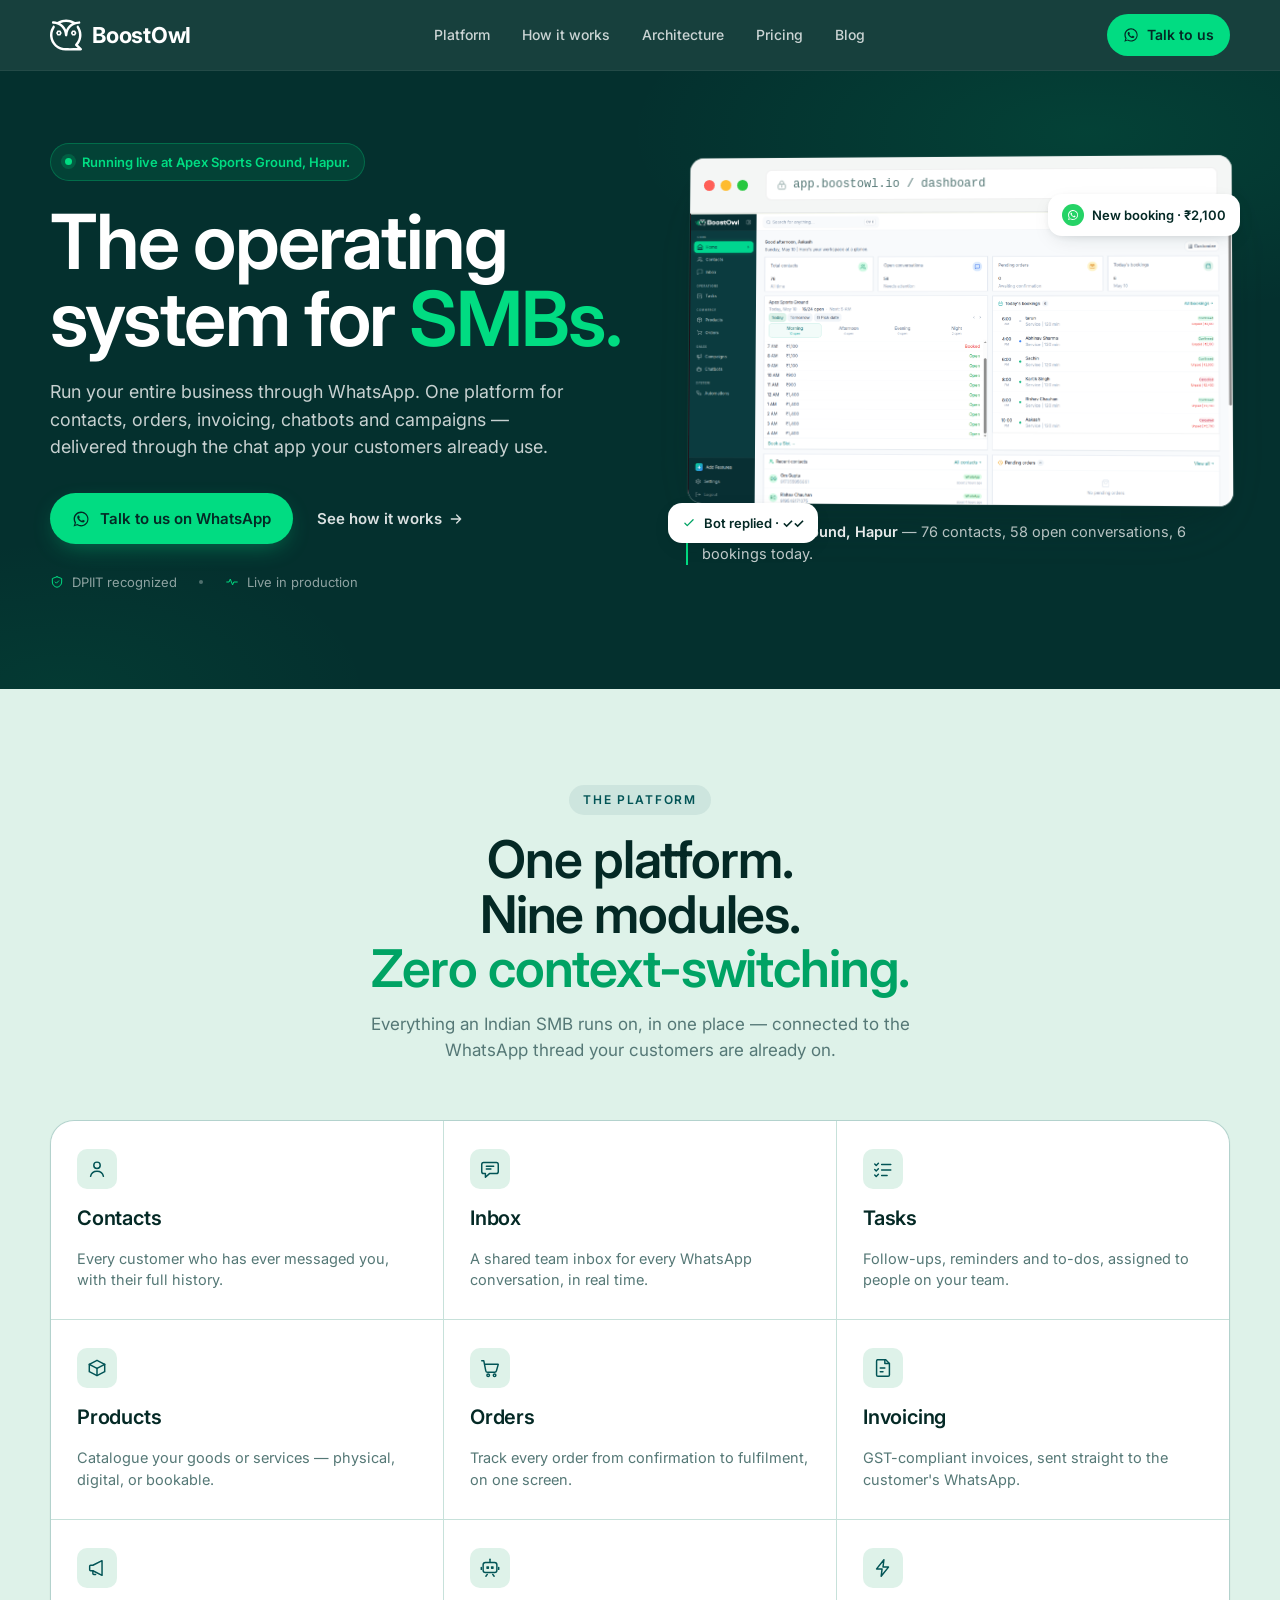
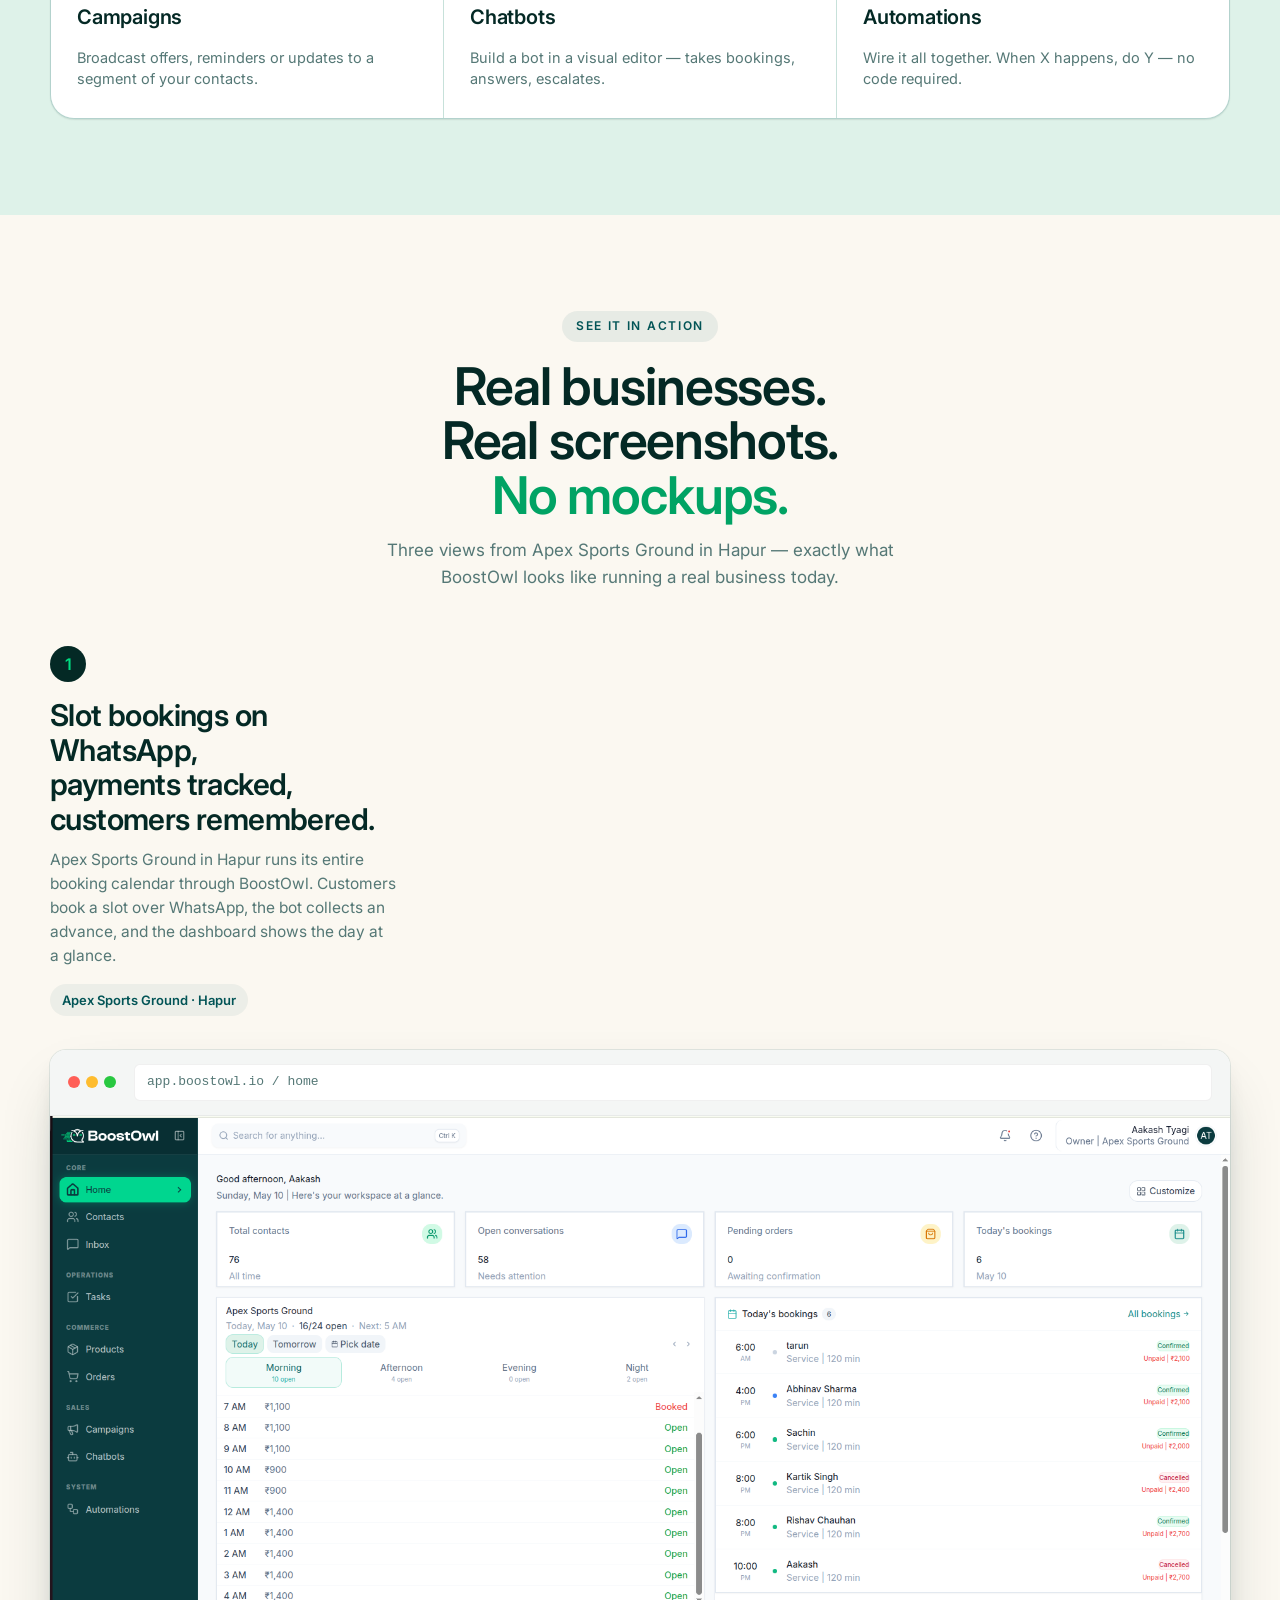
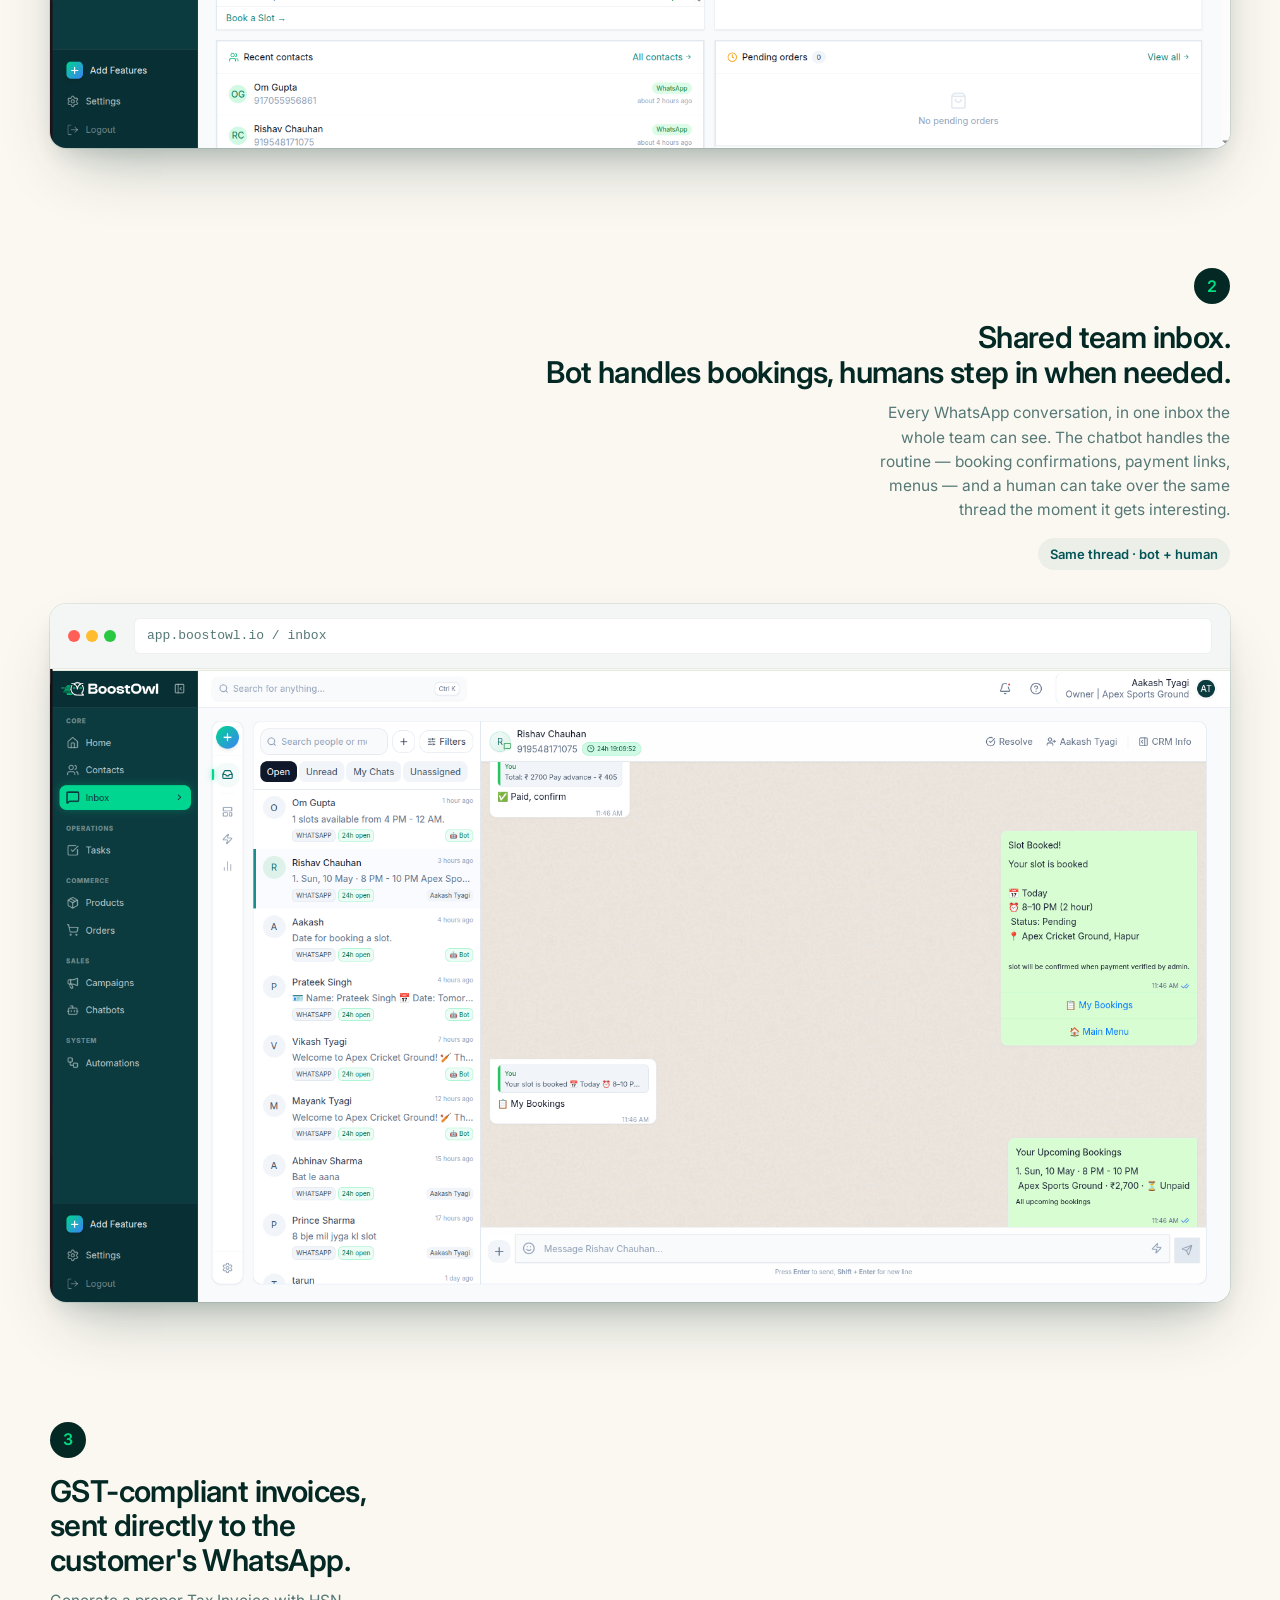
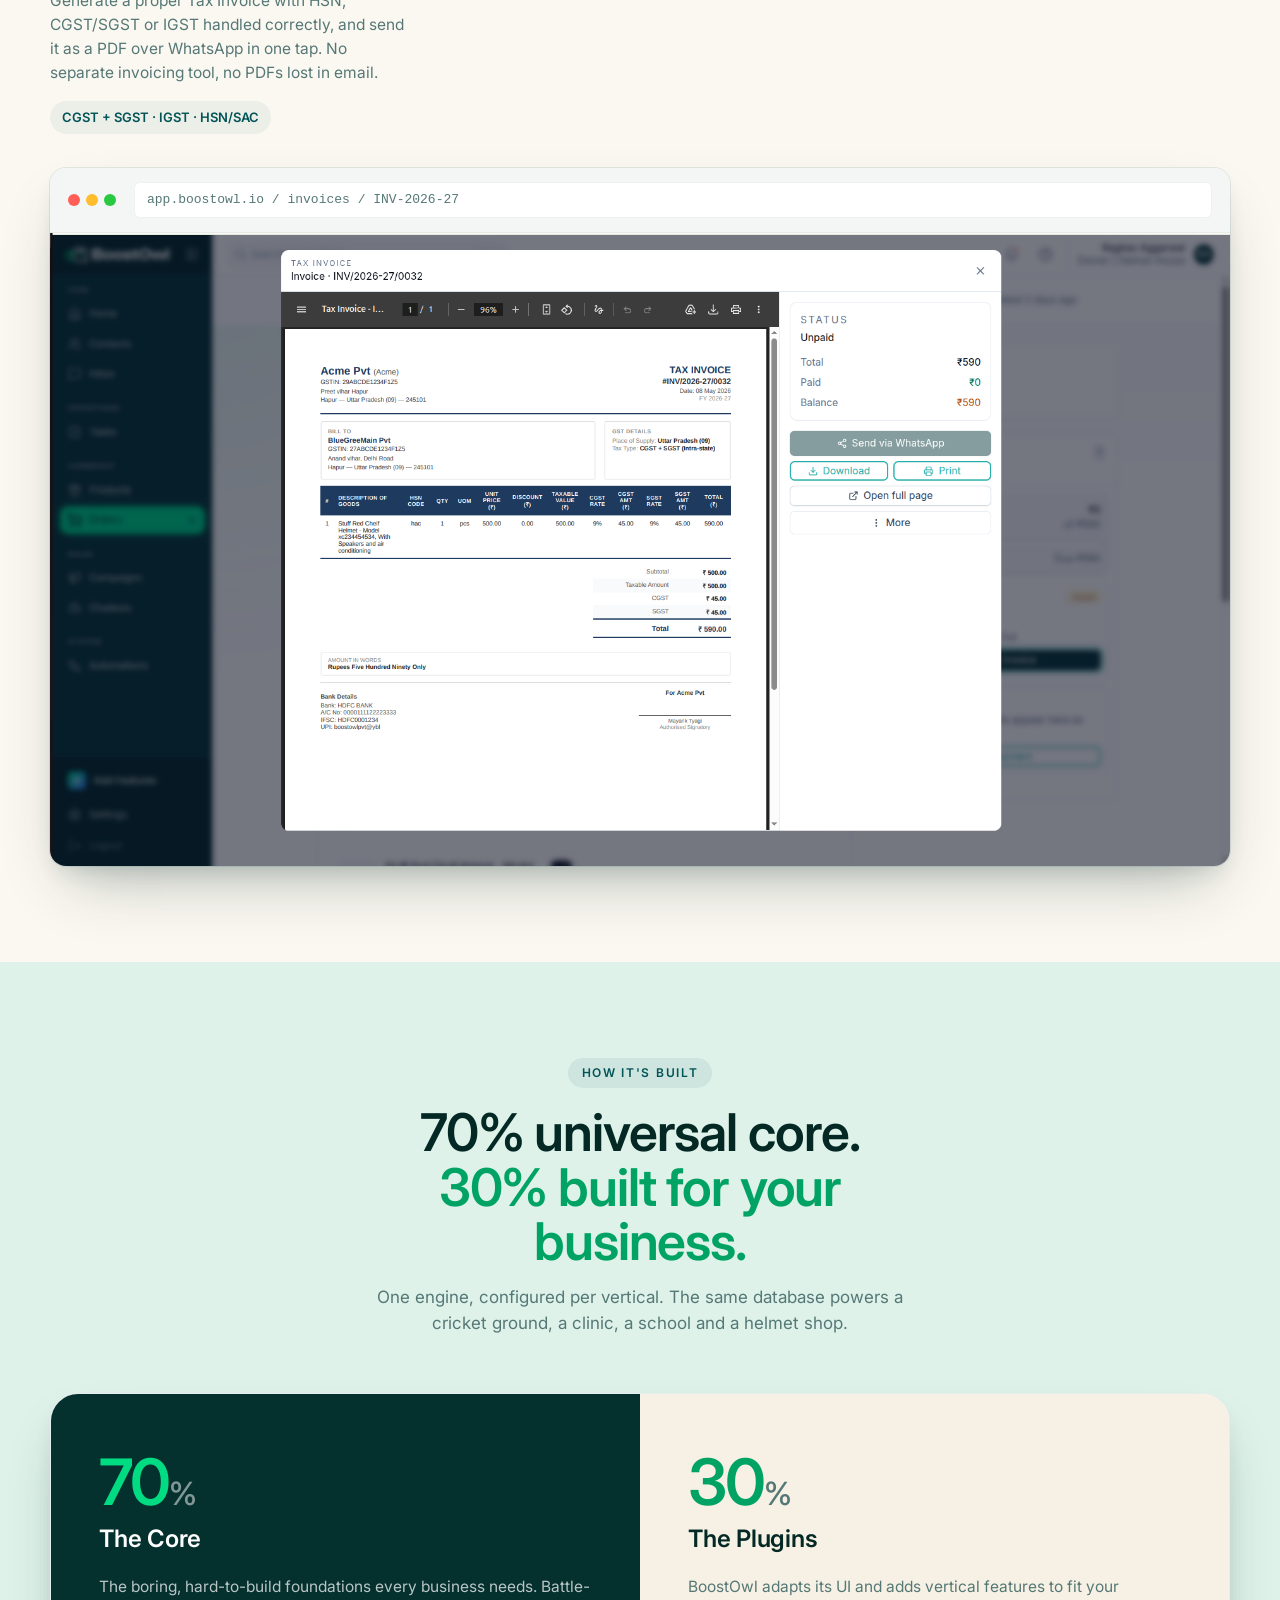
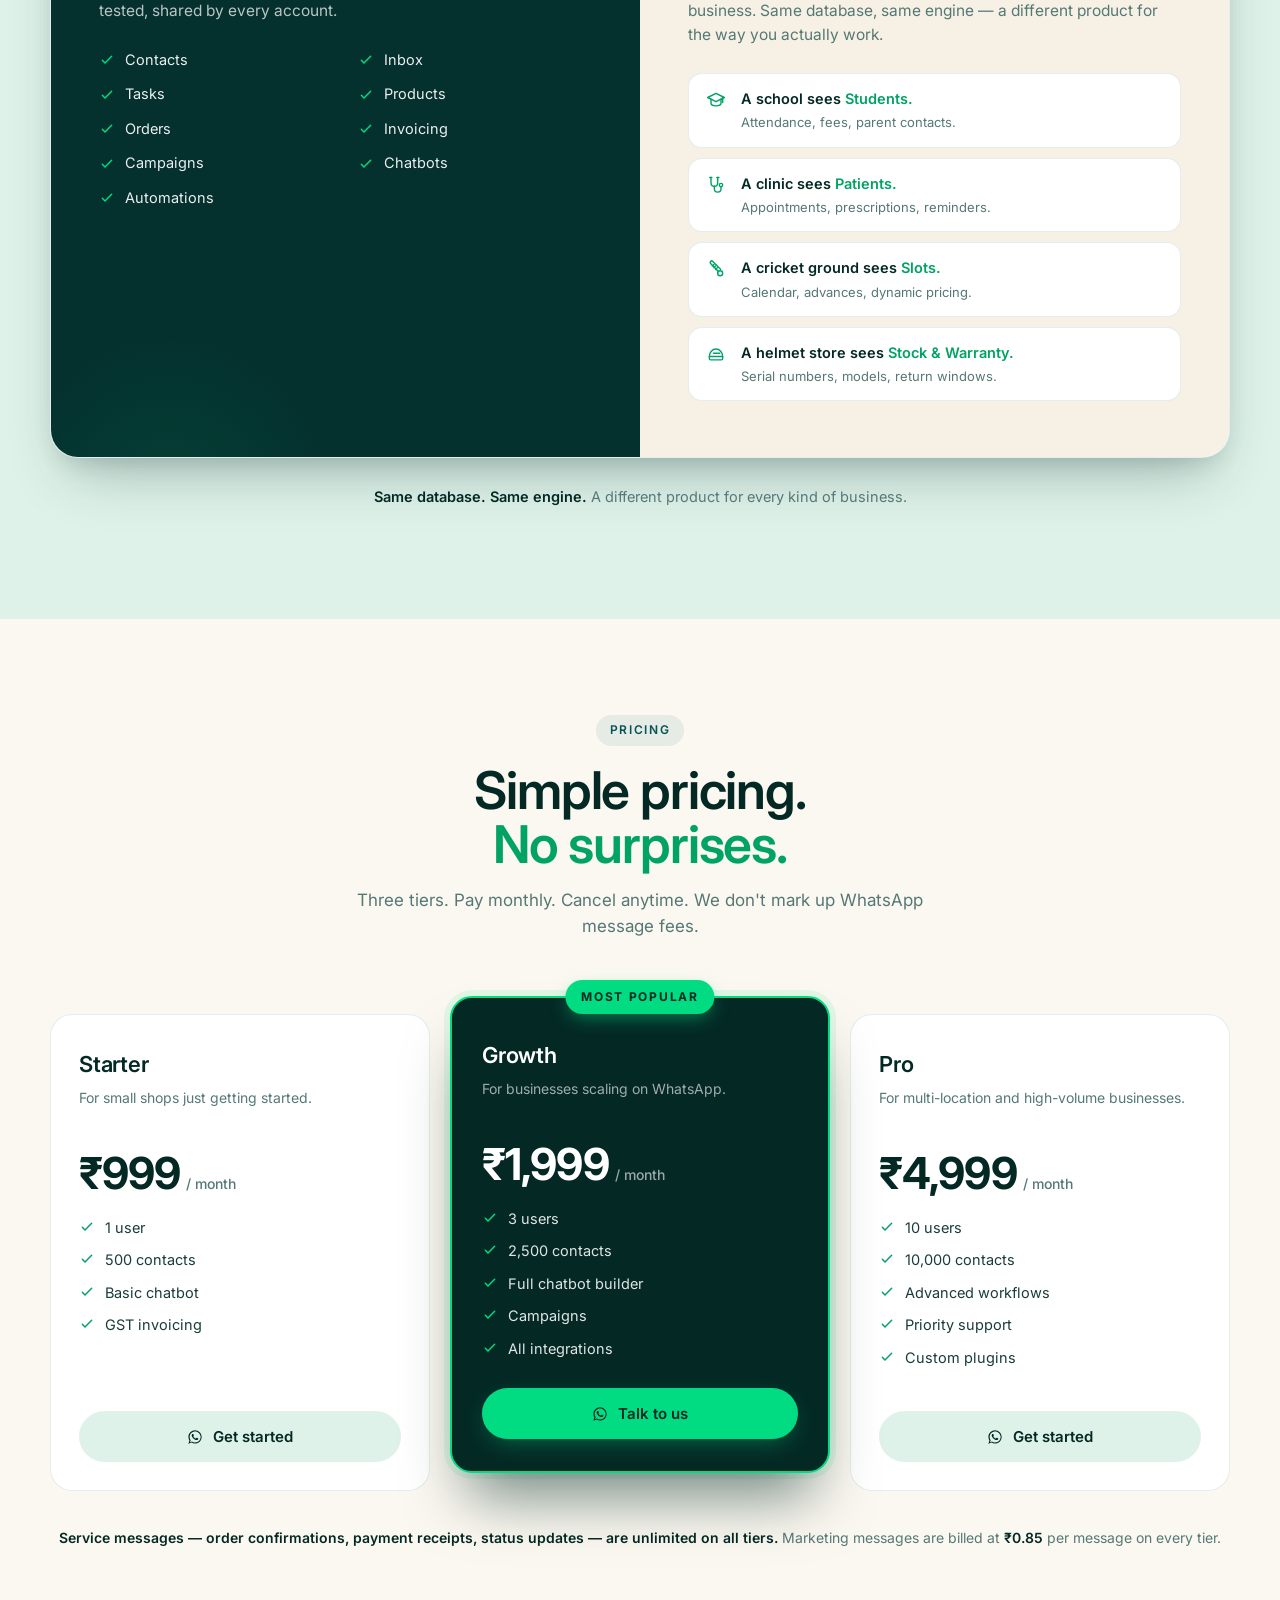
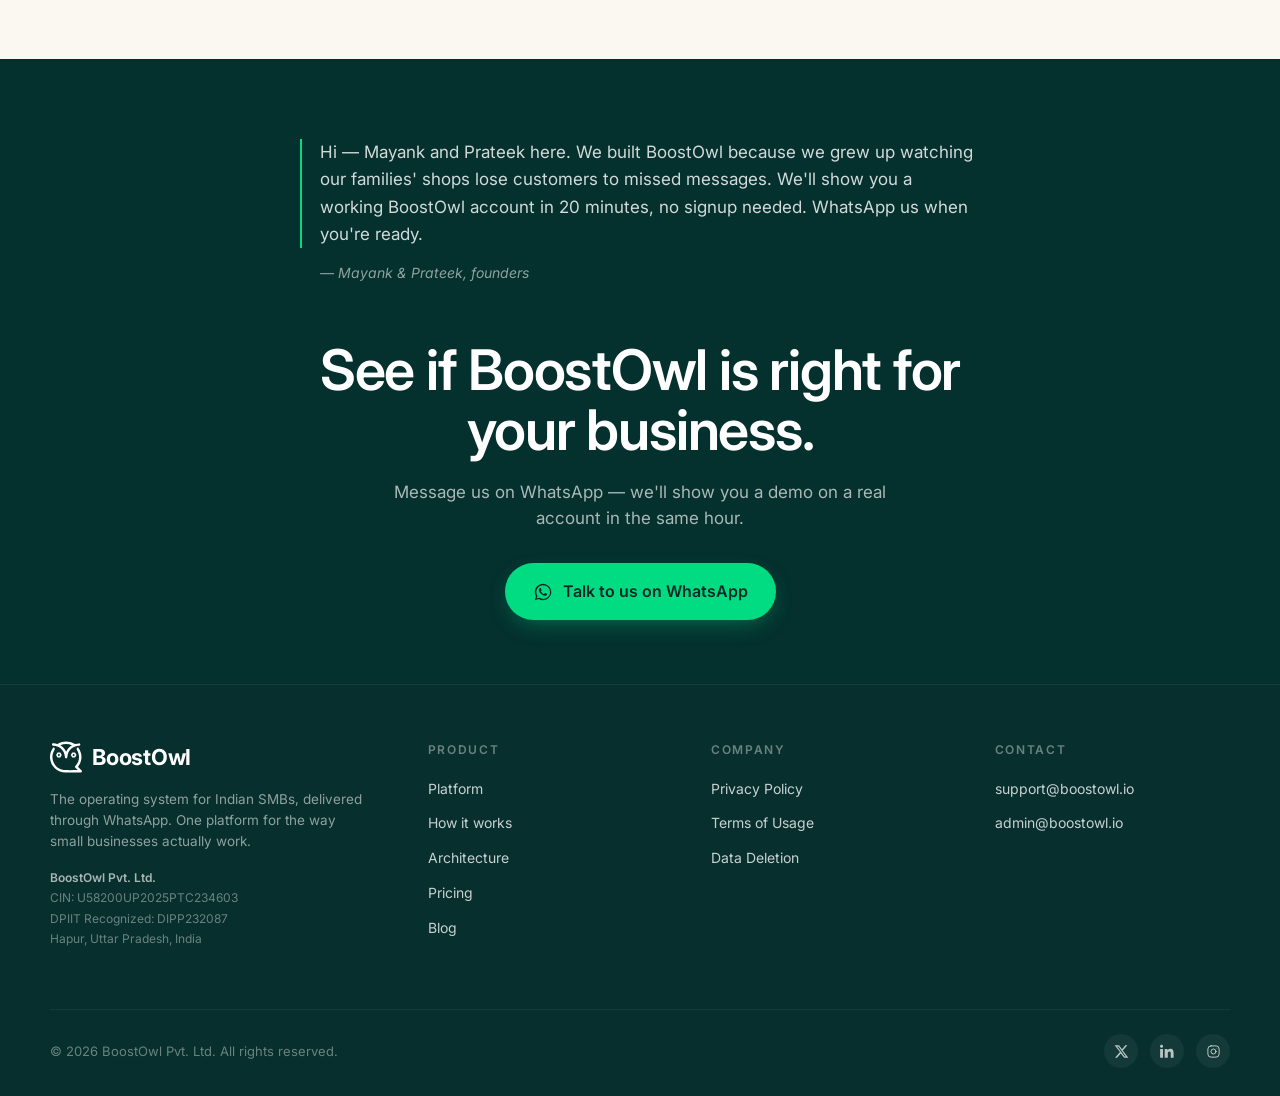
==== commit fce60ef4: "some issue resolved" ====
--- a/index.html
+++ b/index.html
@@ -1058,7 +1058,7 @@
     <div class="hero-text">
       <span class="hero-tag">
         <span class="dot"></span>
-        Live in Hapur with our first paying customer.
+        Running live at Apex Sports Ground, Hapur.
       </span>
 
       <h1 class="h-display">
@@ -1089,13 +1089,8 @@
         </span>
         <span class="cred-dot" aria-hidden="true"></span>
         <span>
-          <svg width="14" height="14" style="color:var(--green)" aria-hidden="true"><use href="#i-cap"/></svg>
-          Built by LPU alumni
-        </span>
-        <span class="cred-dot" aria-hidden="true"></span>
-        <span>
           <svg width="14" height="14" style="color:var(--green)" aria-hidden="true"><use href="#i-pulse"/></svg>
-          Live in production with our first paying customer
+          Live in production
         </span>
       </div>
     </div>
@@ -1202,7 +1197,7 @@
     <div class="section-head">
       <span class="eyebrow">See it in action</span>
       <h2>Real businesses. Real screenshots. <span class="accent">No mockups.</span></h2>
-      <p>One live customer. Two more onboarding. Three views of what BoostOwl looks like in real businesses.</p>
+      <p>Three views from Apex Sports Ground in Hapur — exactly what BoostOwl looks like running a real business today.</p>
     </div>
 
     <!-- Row 1 — Dashboard -->
@@ -1485,16 +1480,14 @@
       <div class="foot-col">
         <h4>Contact</h4>
         <ul>
+          <li><a href="mailto:support@boostowl.io">support@boostowl.io</a></li>
           <li><a href="mailto:admin@boostowl.io">admin@boostowl.io</a></li>
-          <li><a href="mailto:support@boostowl.io">support@boostowl.io</a></li>
-          <li><a href="mailto:mayank@boostowl.io">mayank@boostowl.io</a></li>
-          <li><a href="mailto:prateek@boostowl.io">prateek@boostowl.io</a></li>
         </ul>
       </div>
     </div>
 
     <div class="foot-bottom">
-      <span>© 2026 BoostOwl Technologies. All rights reserved.</span>
+      <span>© 2026 BoostOwl Pvt. Ltd. All rights reserved.</span>
       <div class="foot-social">
         <a href="#" aria-label="Twitter"><svg width="15" height="15"><use href="#i-twitter"/></svg></a>
         <a href="#" aria-label="LinkedIn"><svg width="15" height="15"><use href="#i-linkedin"/></svg></a>
@@ -1512,7 +1505,7 @@
 <script>
   (function(){
     // TODO: replace with the real WhatsApp number (with country code, no +).
-    var WHATSAPP_NUMBER = "919999999999";
+    var WHATSAPP_NUMBER = "916284355405";
     var WHATSAPP_MESSAGE = "Hi BoostOwl team — I just came from your site and I'd love to learn more about how BoostOwl could work for my business.";
 
     var href = "https://wa.me/" + WHATSAPP_NUMBER + "?text=" + encodeURIComponent(WHATSAPP_MESSAGE);
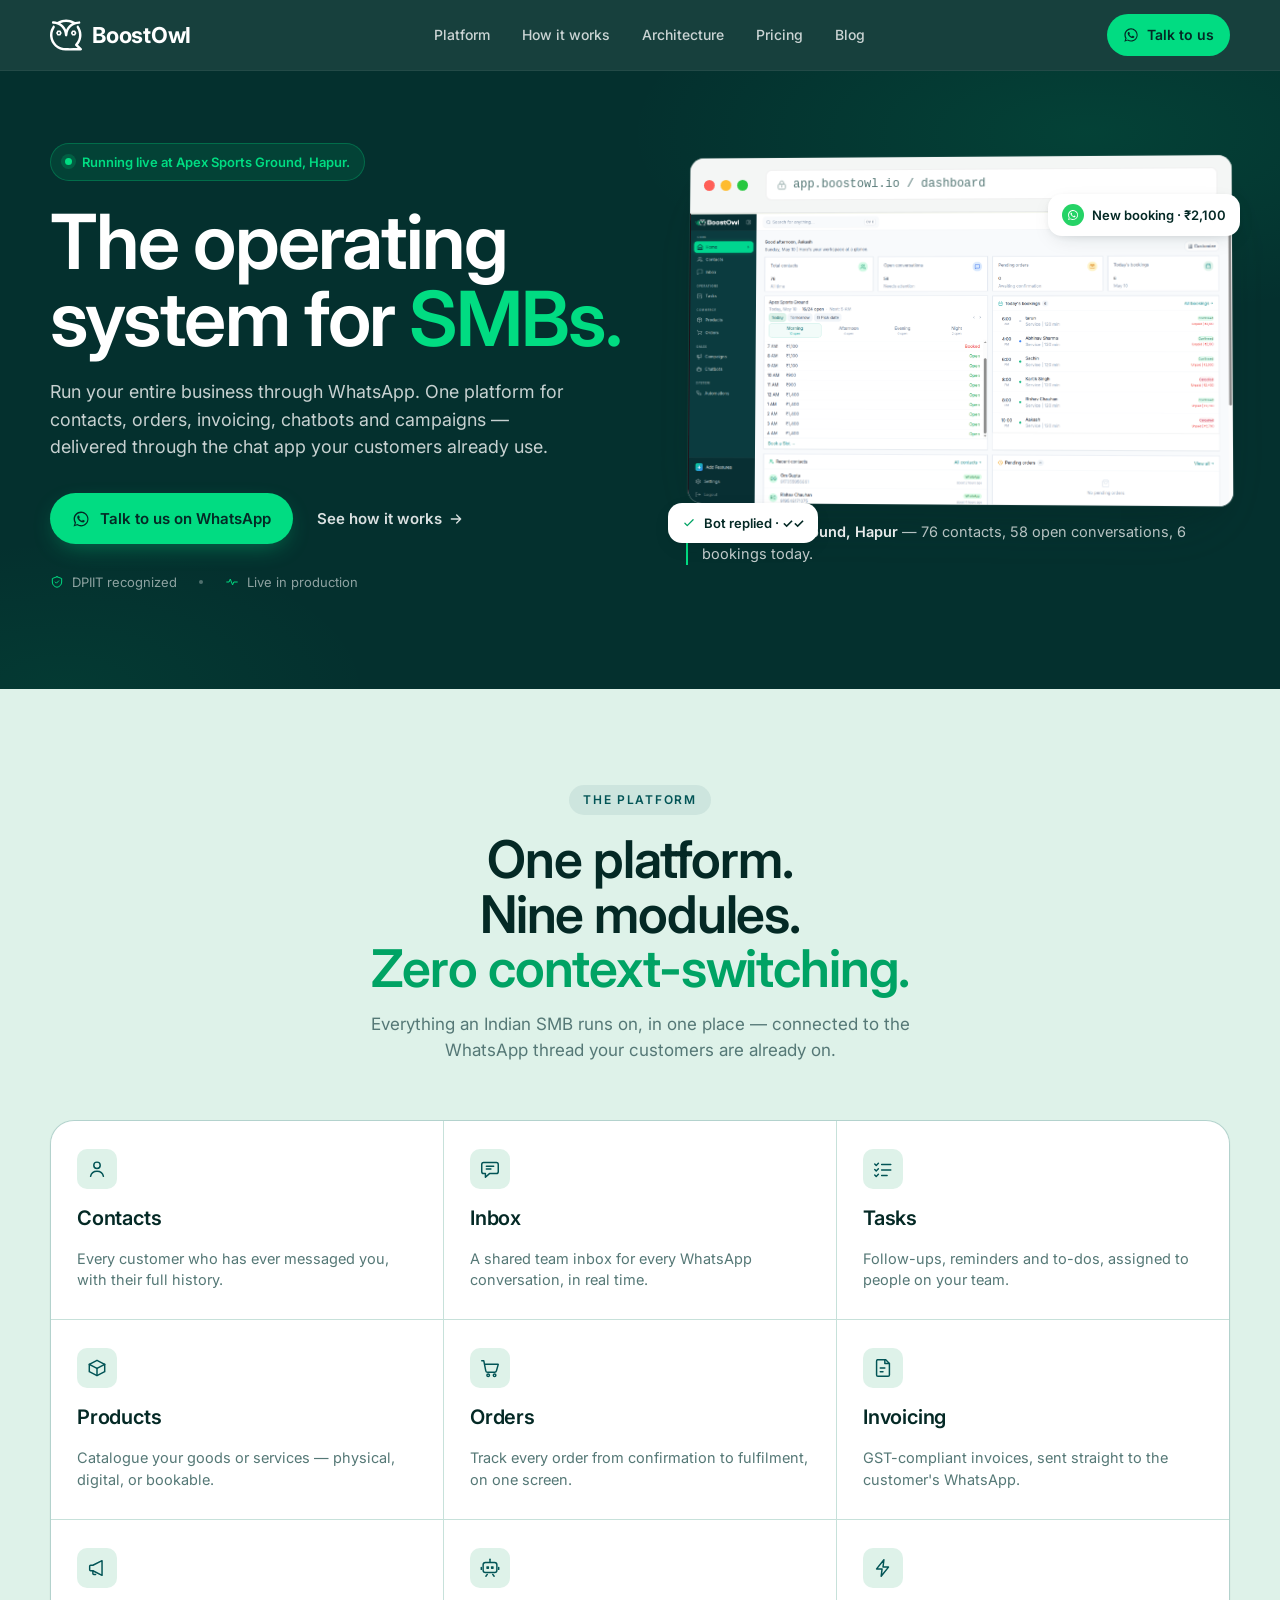
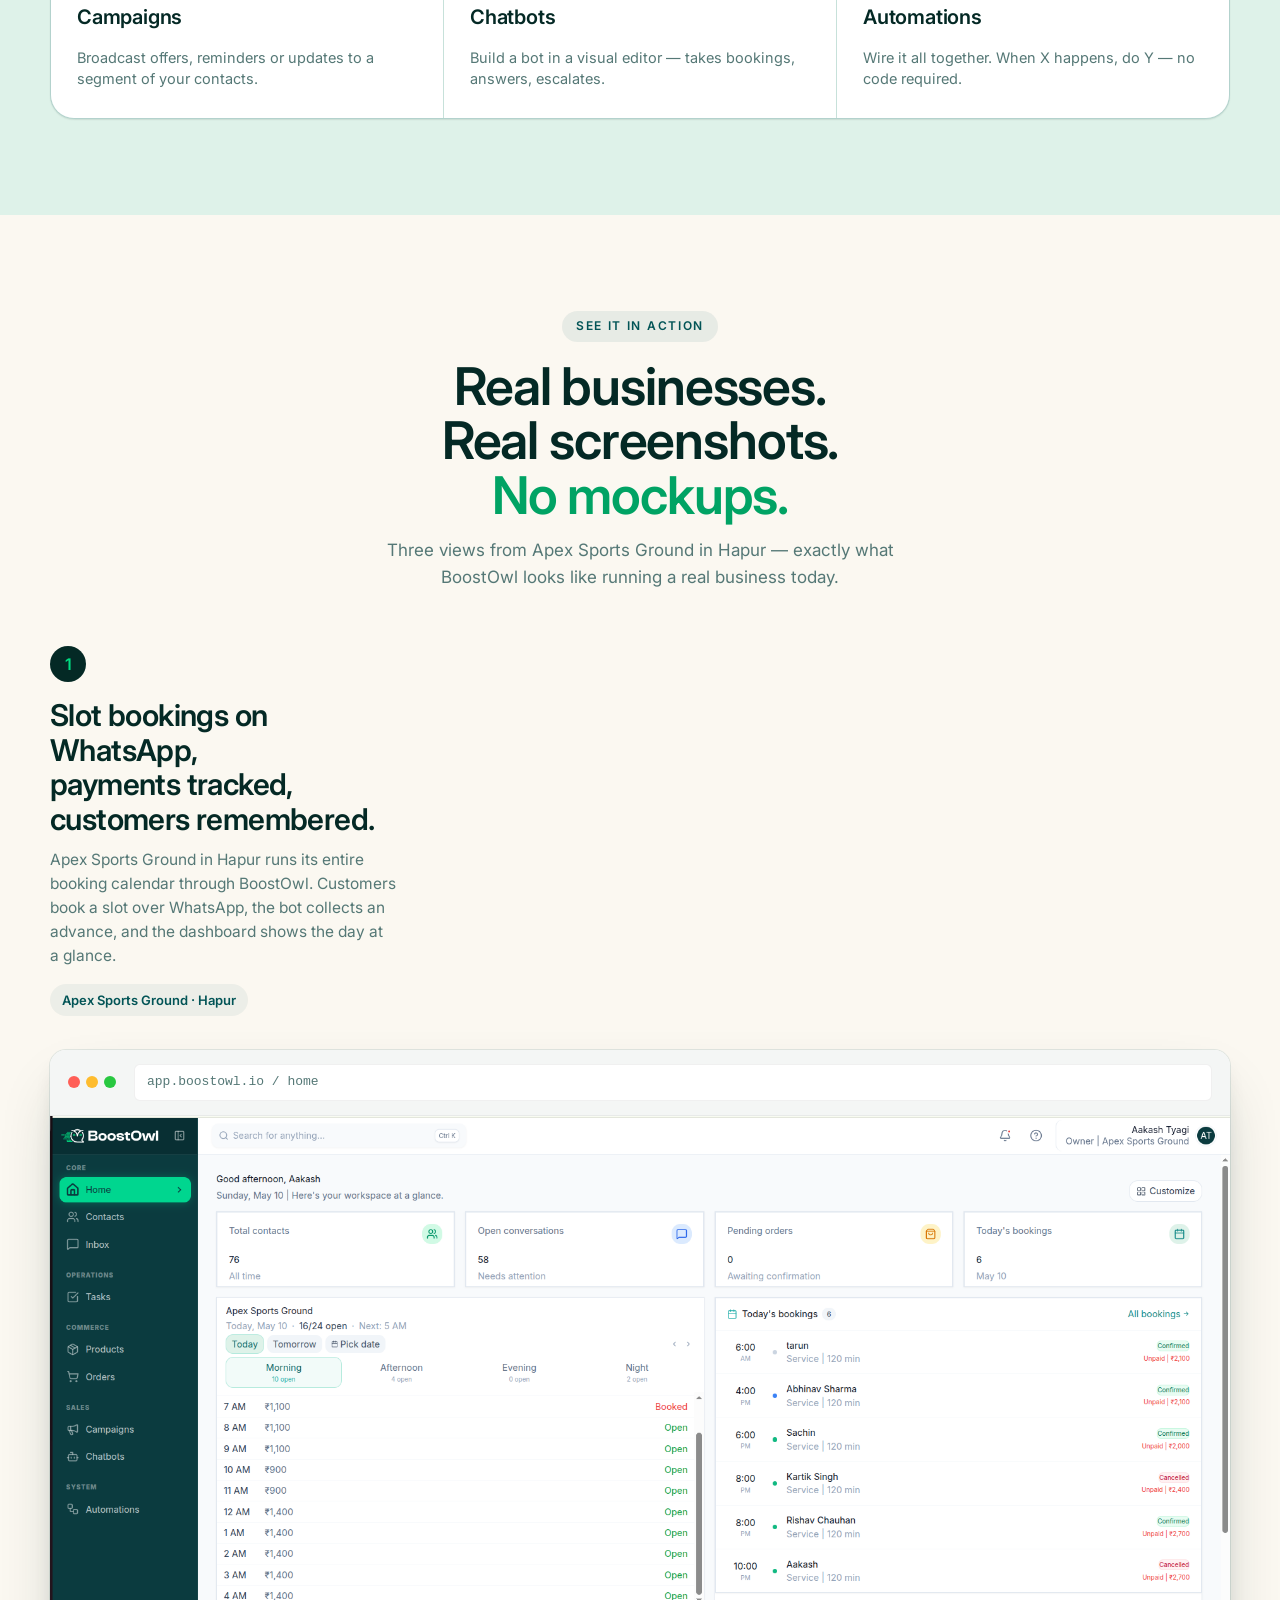
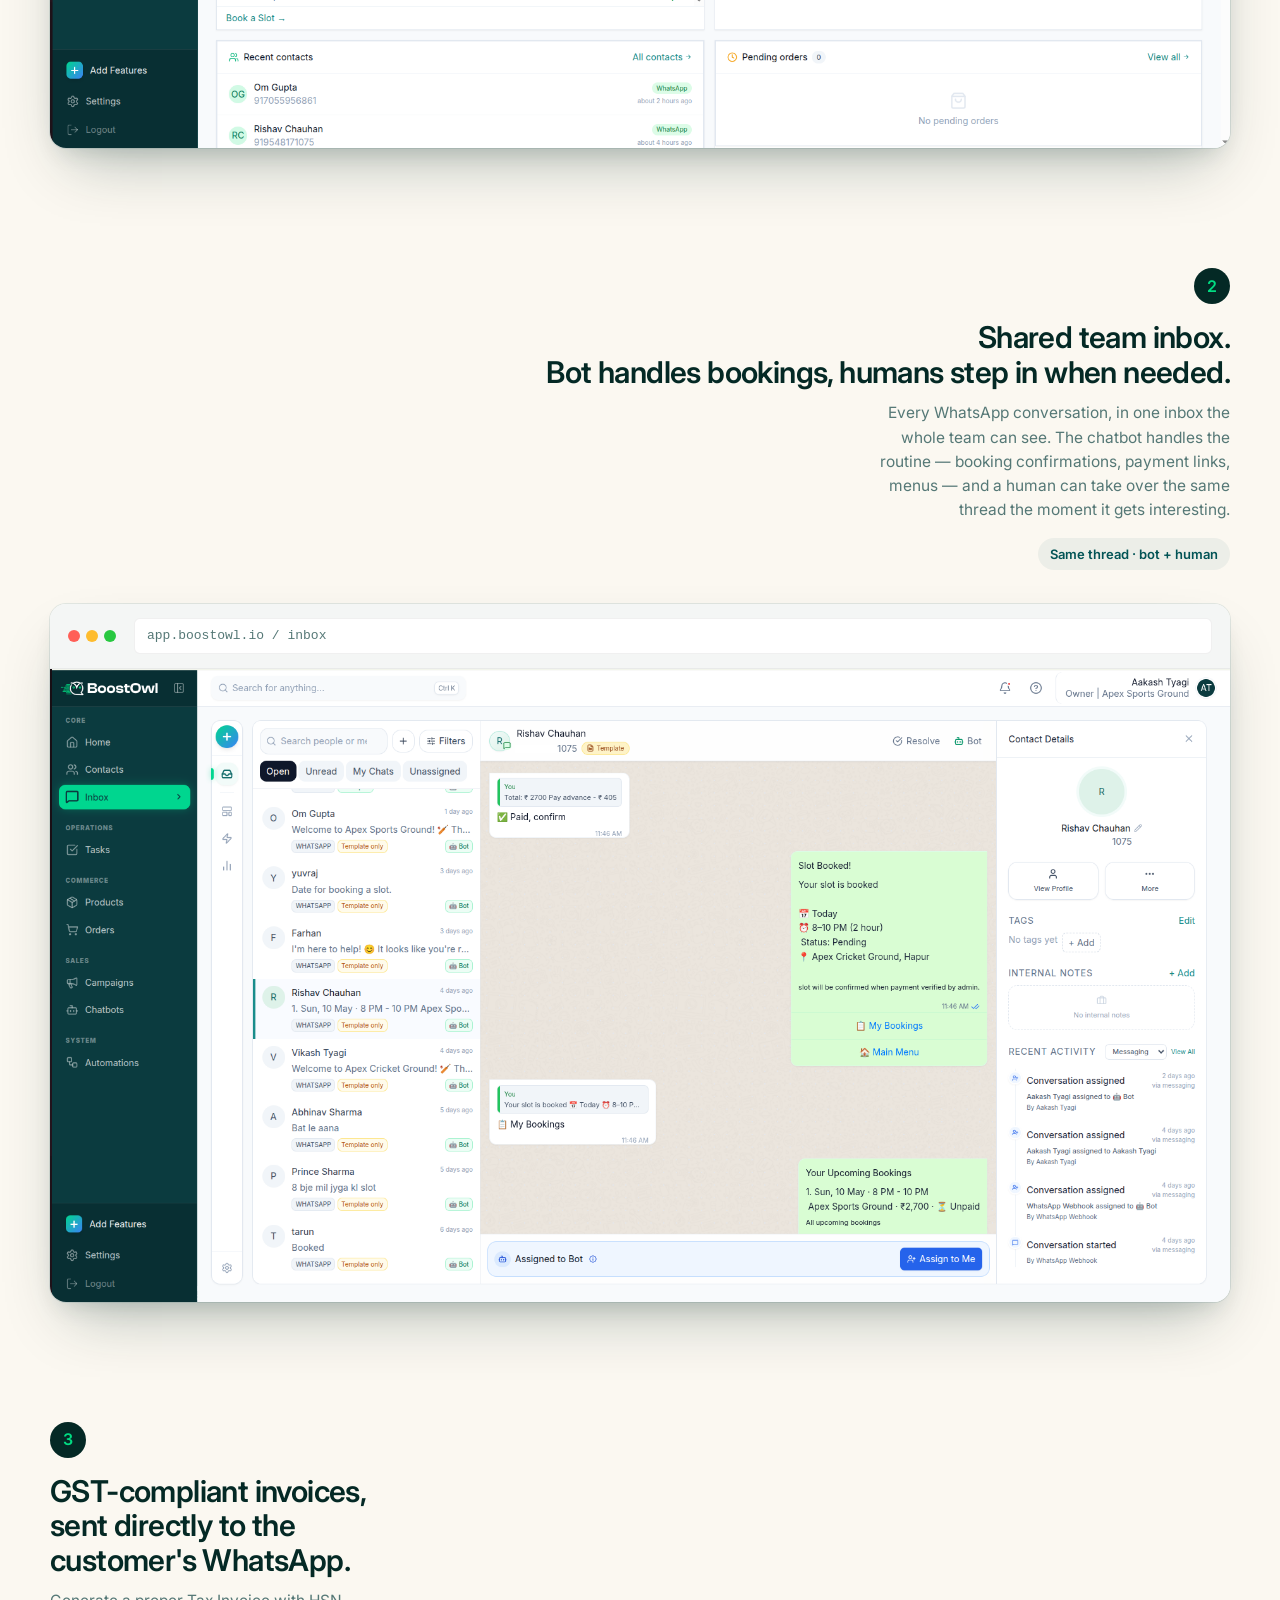
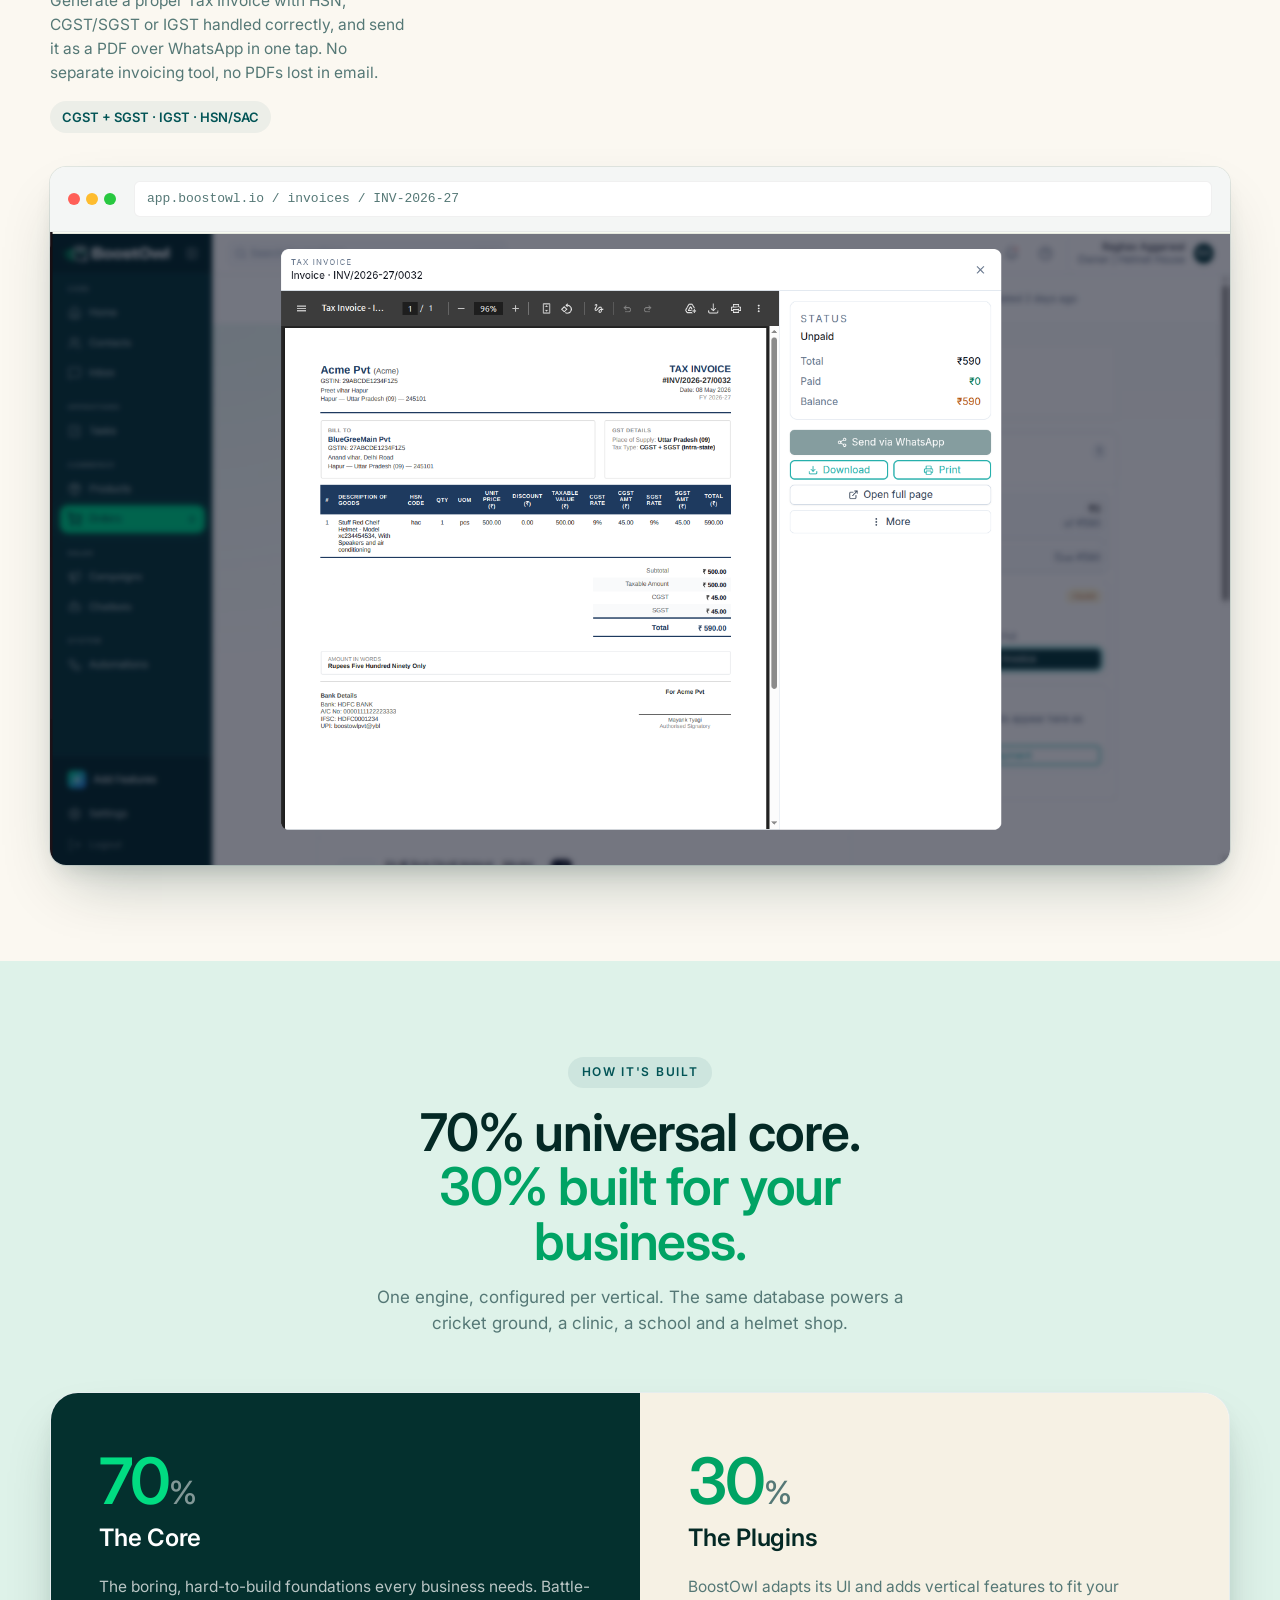
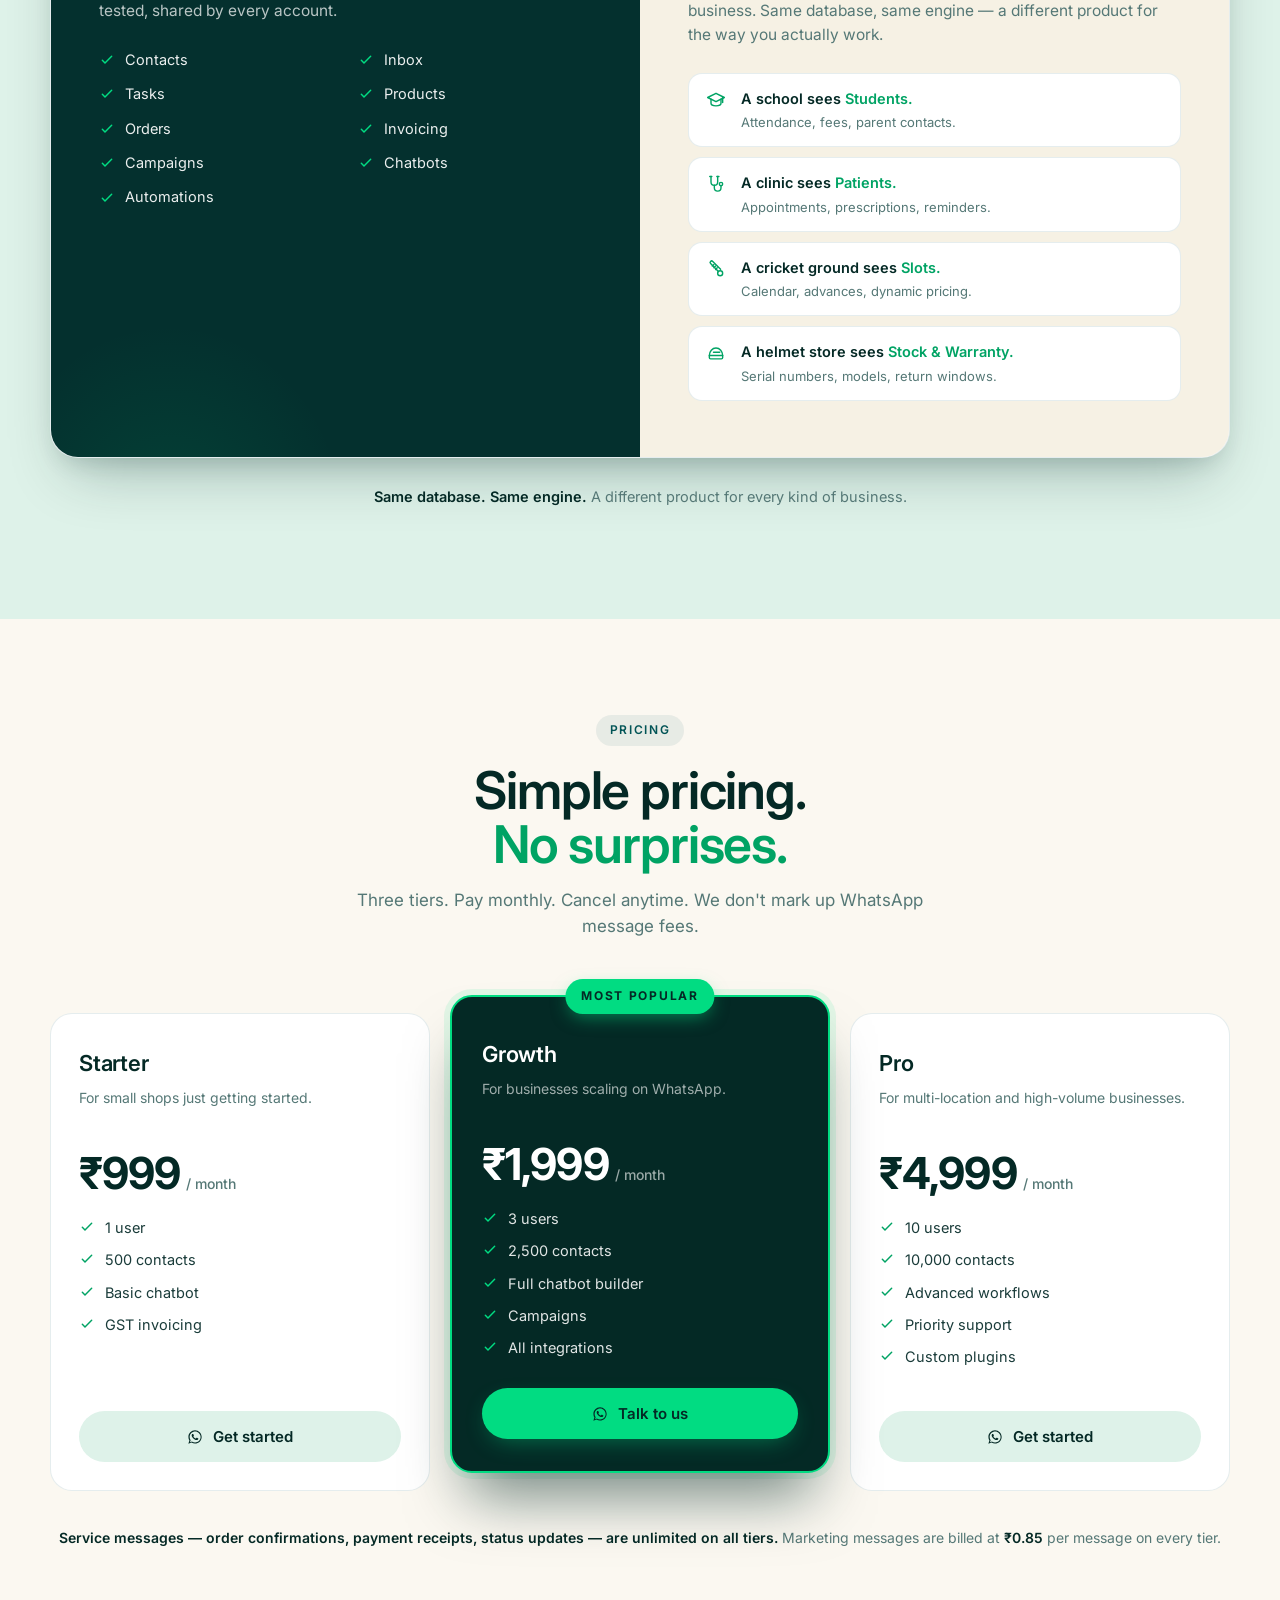
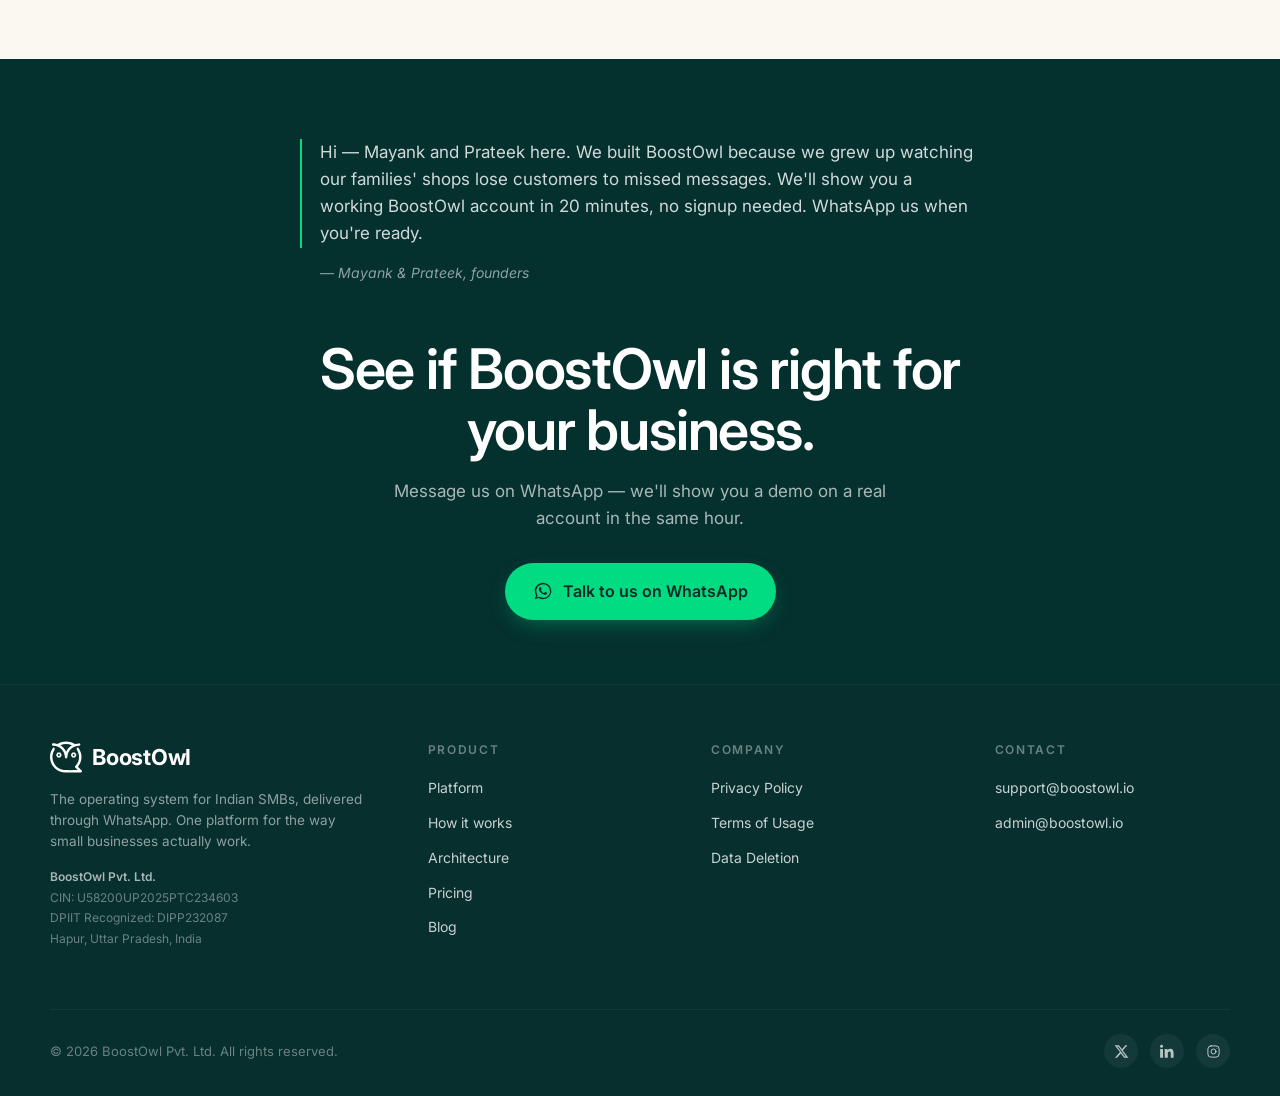
==== commit f84037d8: "app id added" ====
--- a/index.html
+++ b/index.html
@@ -5,6 +5,7 @@
 <meta name="viewport" content="width=device-width, initial-scale=1" />
 <title>BoostOwl — The operating system for SMBs, delivered through WhatsApp</title>
 <meta name="description" content="Run your entire business through WhatsApp. One platform for contacts, orders, invoicing, chatbots and campaigns — delivered through the chat app your customers already use." />
+<meta property="fb:app_id" content="2074250006740949" />
 <link rel="preconnect" href="https://fonts.googleapis.com" />
 <link rel="preconnect" href="https://fonts.gstatic.com" crossorigin />
 <link href="https://fonts.googleapis.com/css2?family=Inter:wght@400;500;600;700;800&display=swap" rel="stylesheet" />
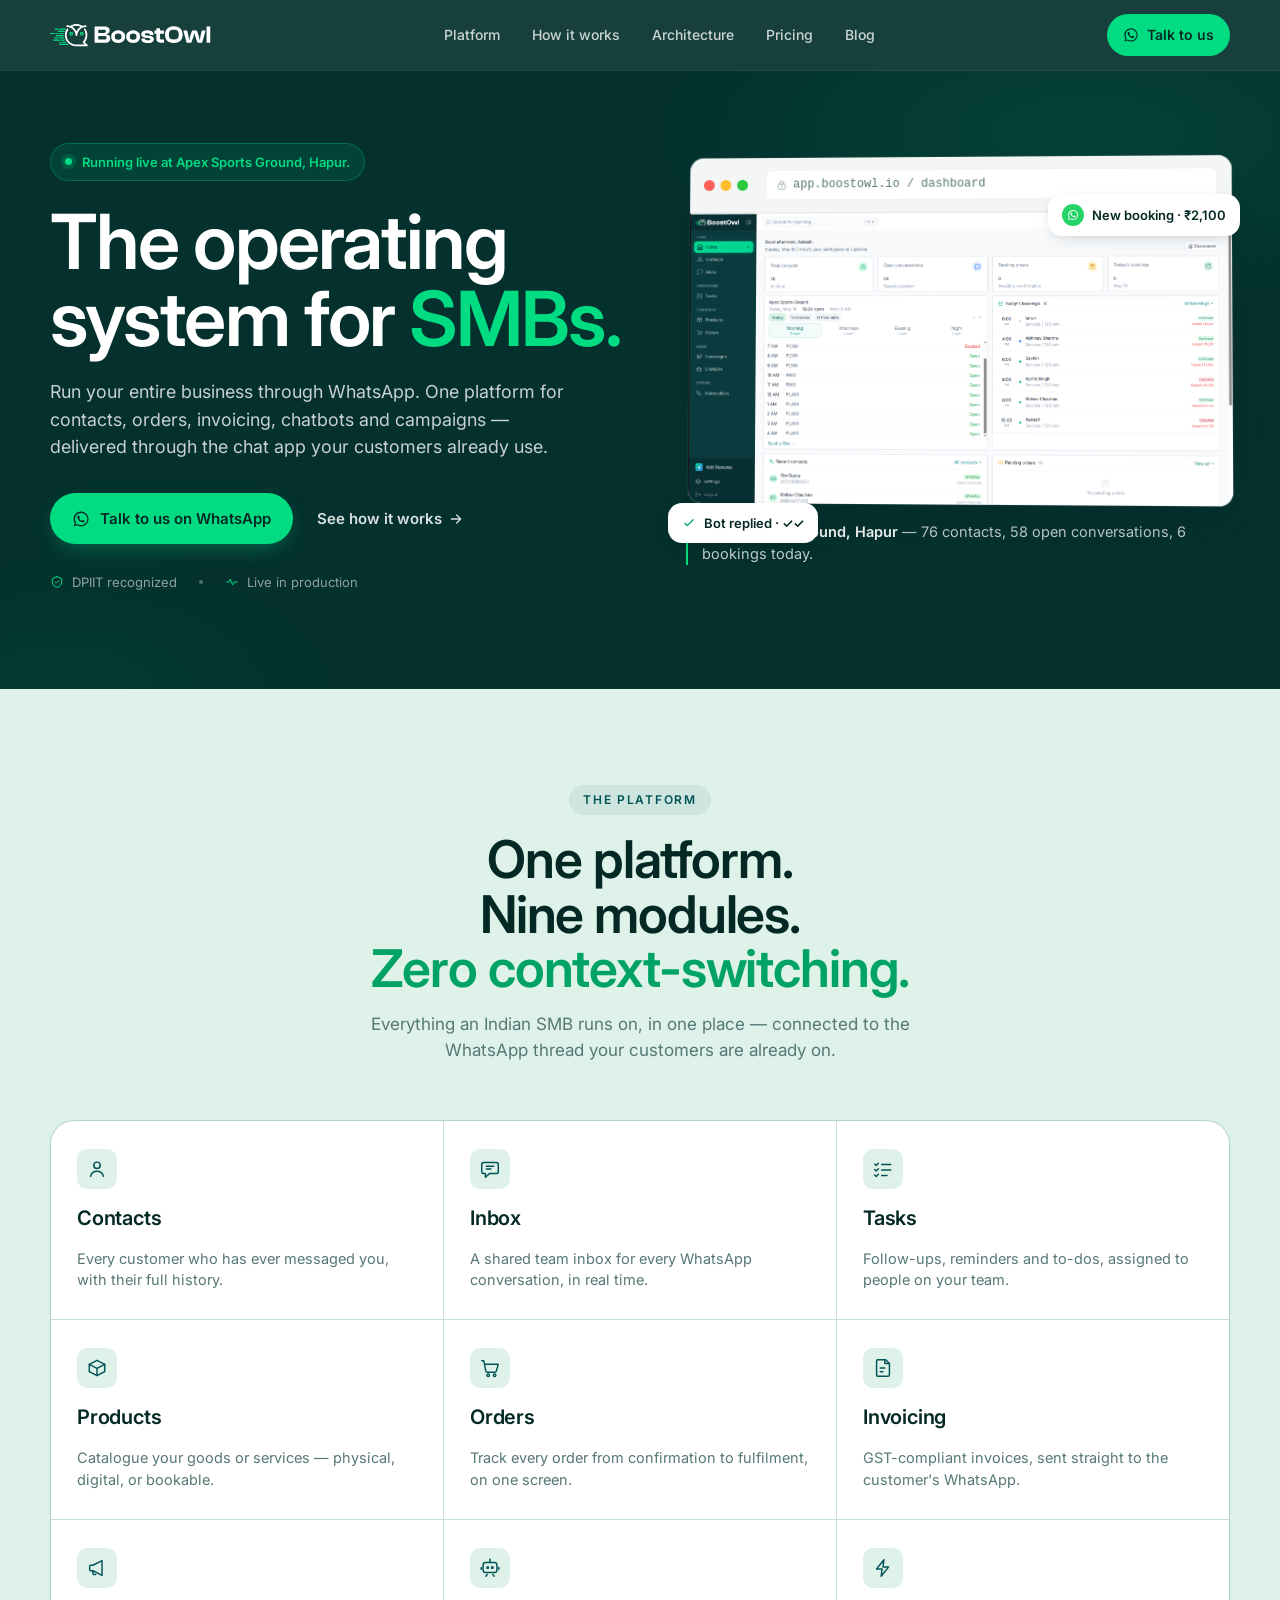
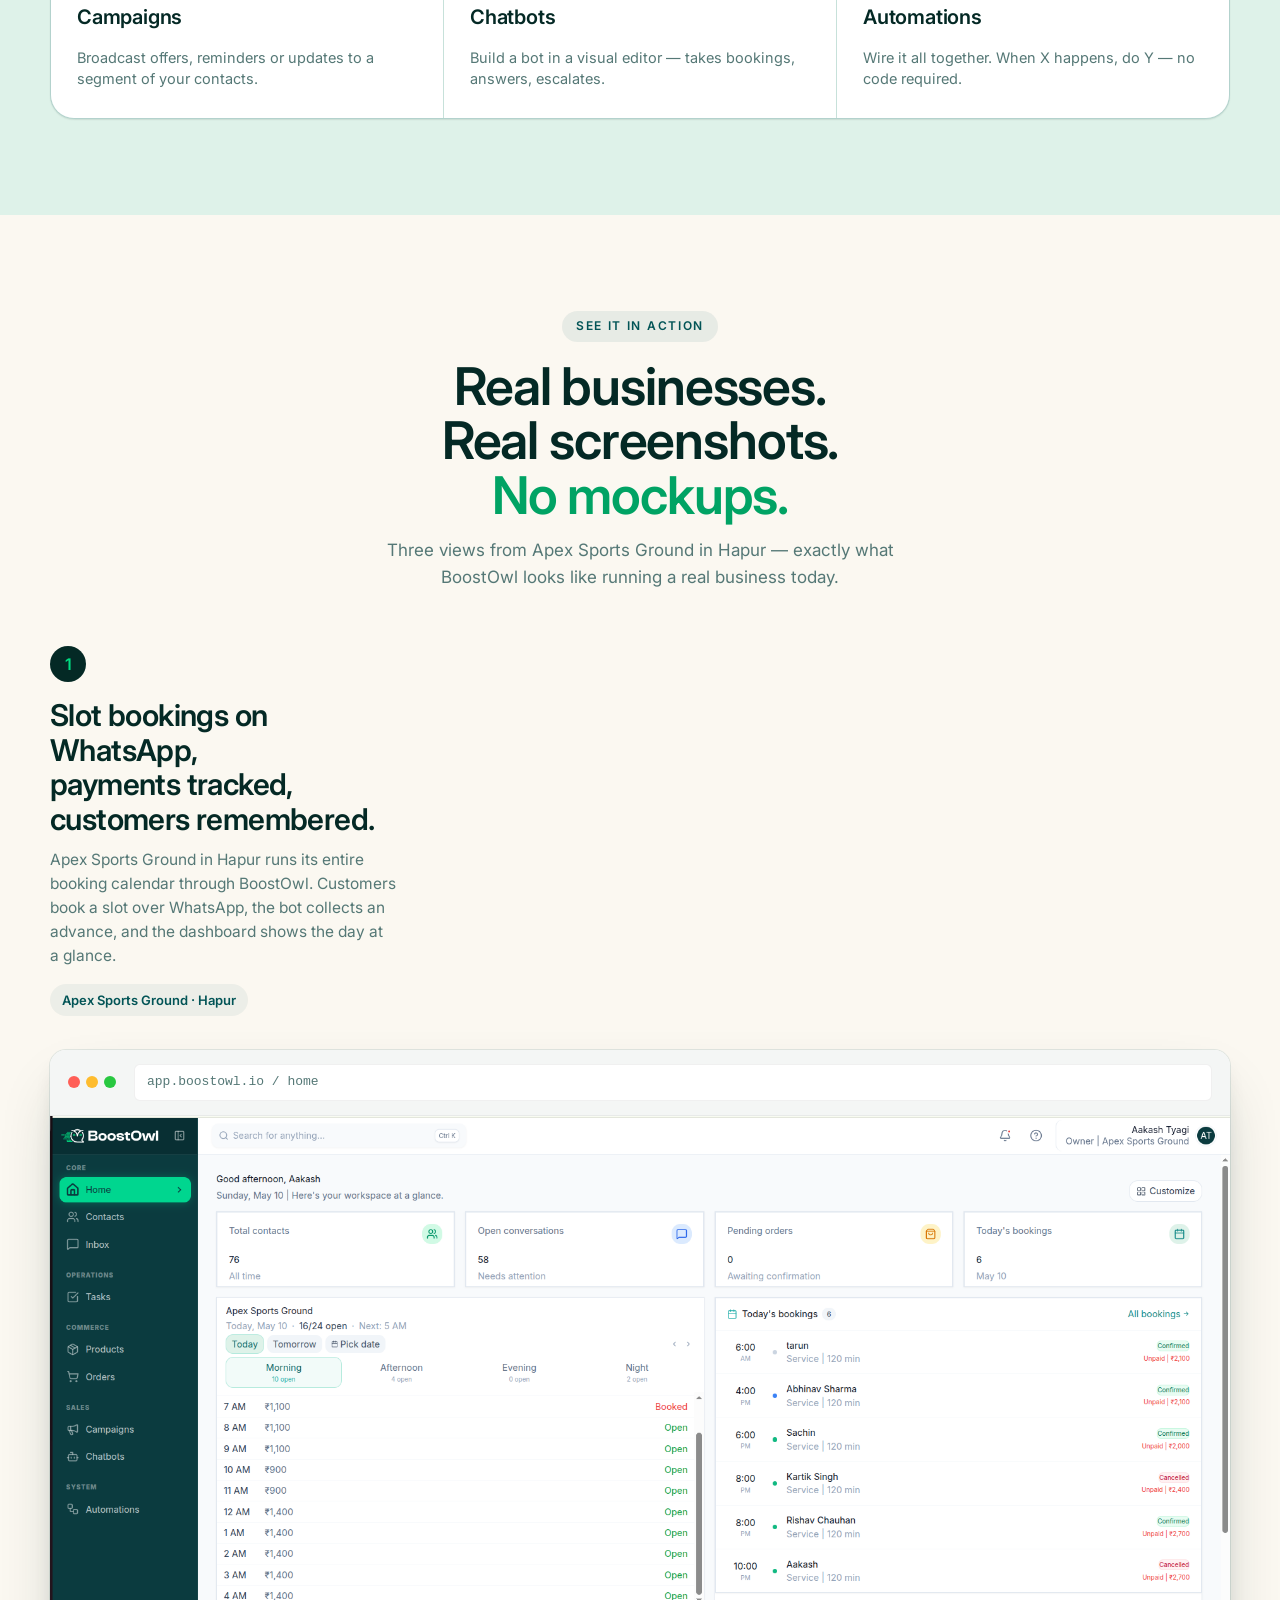
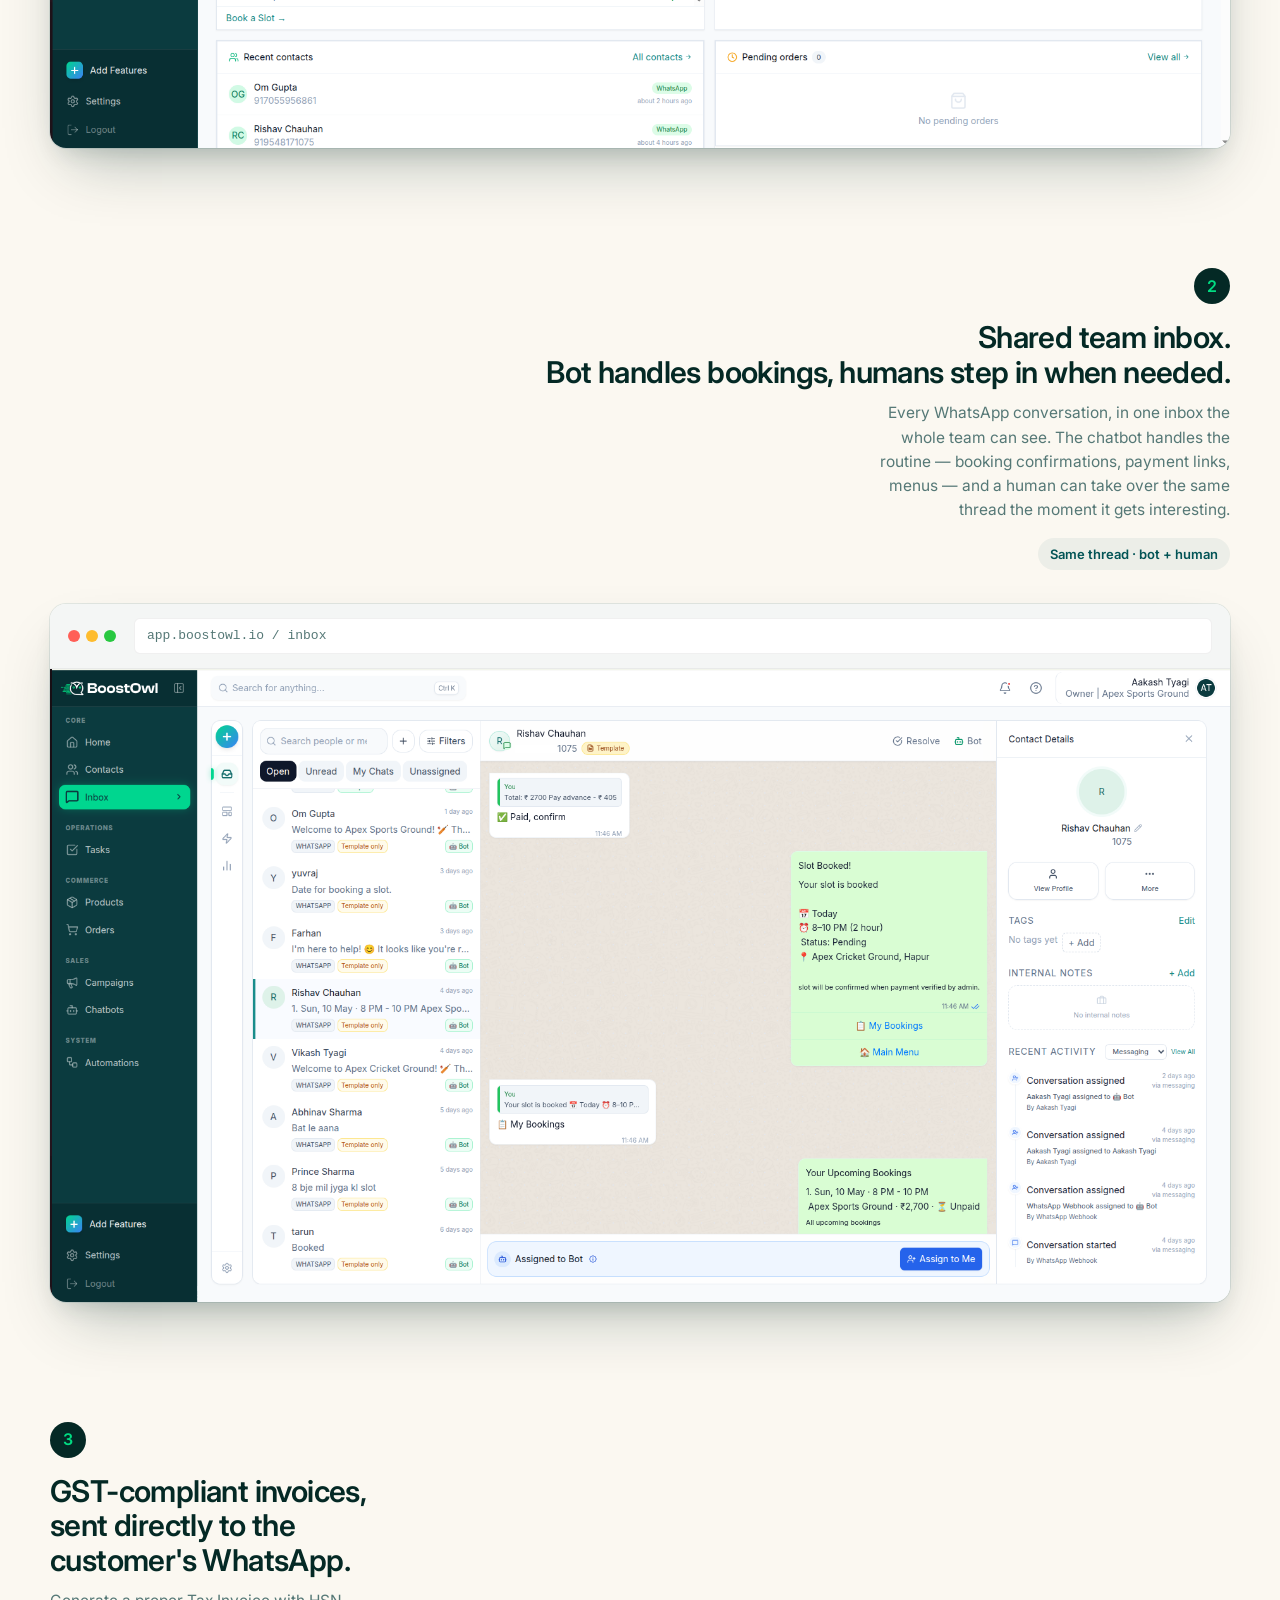
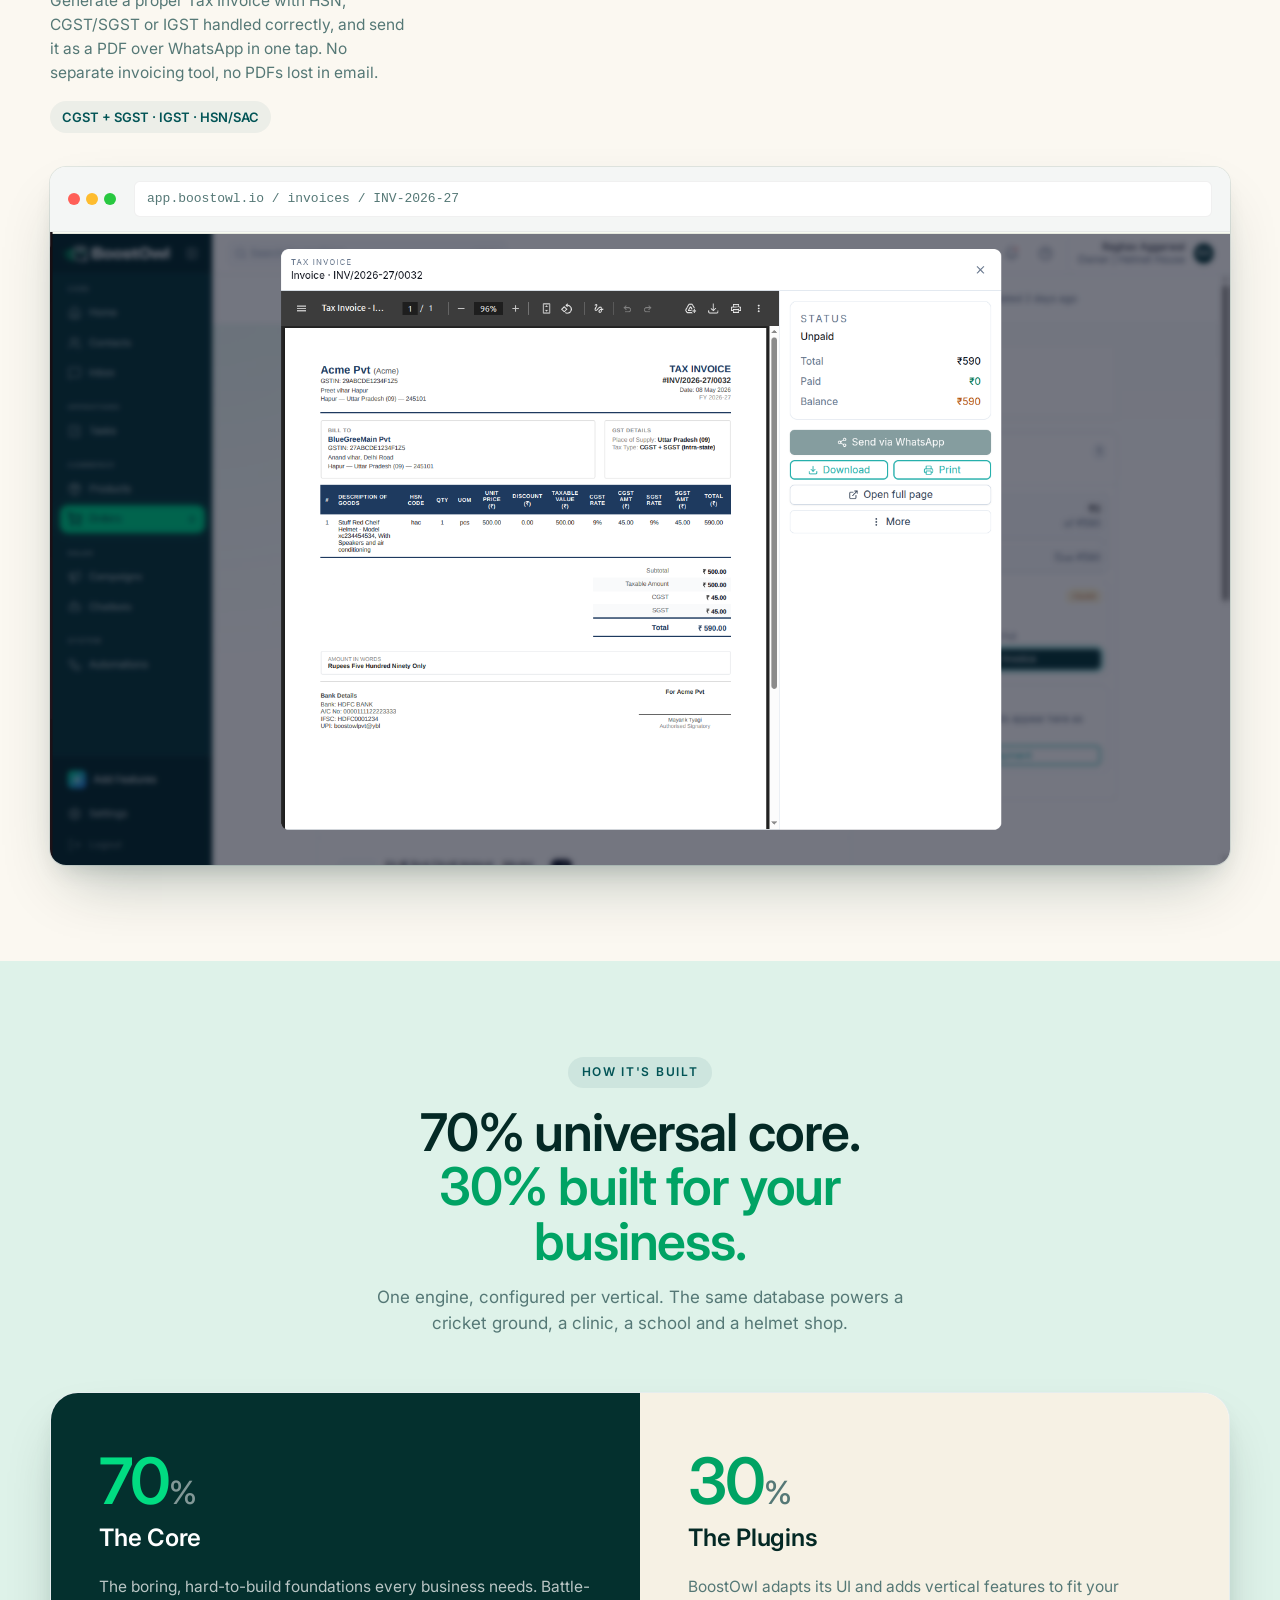
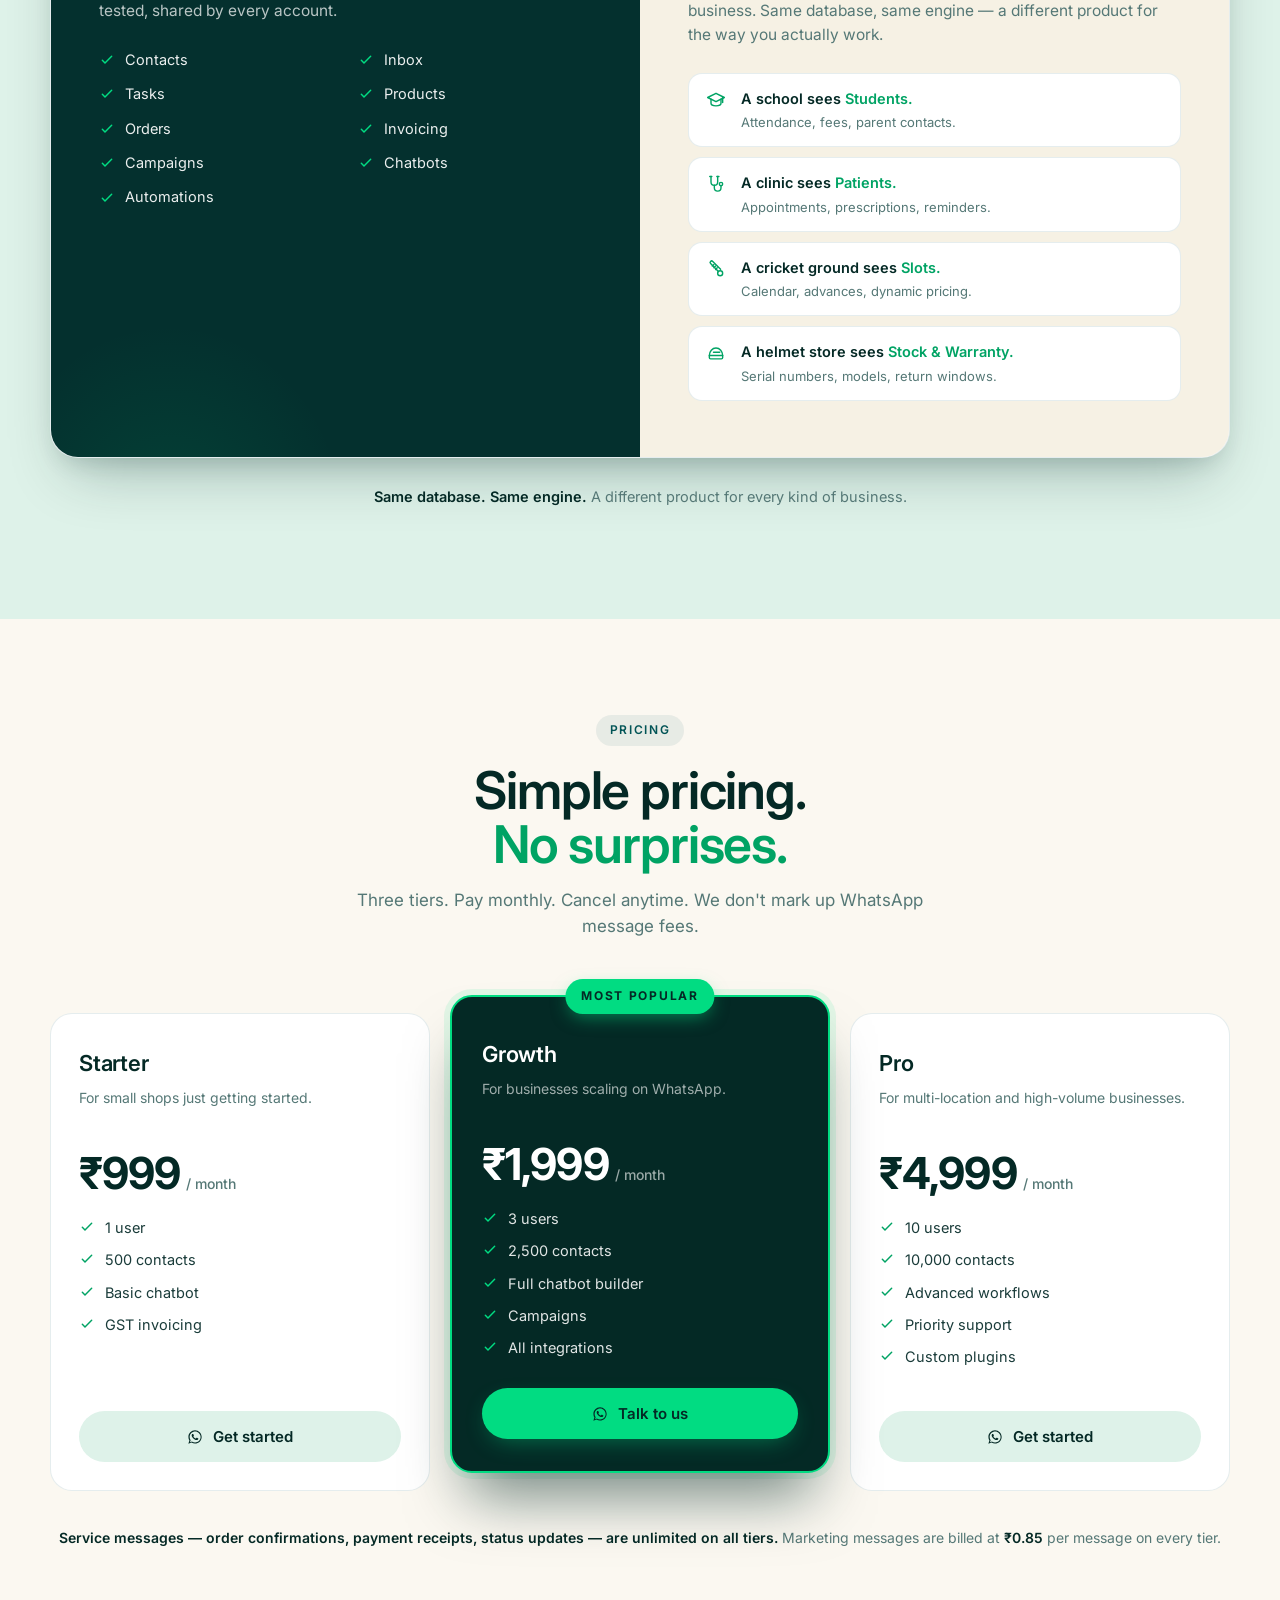
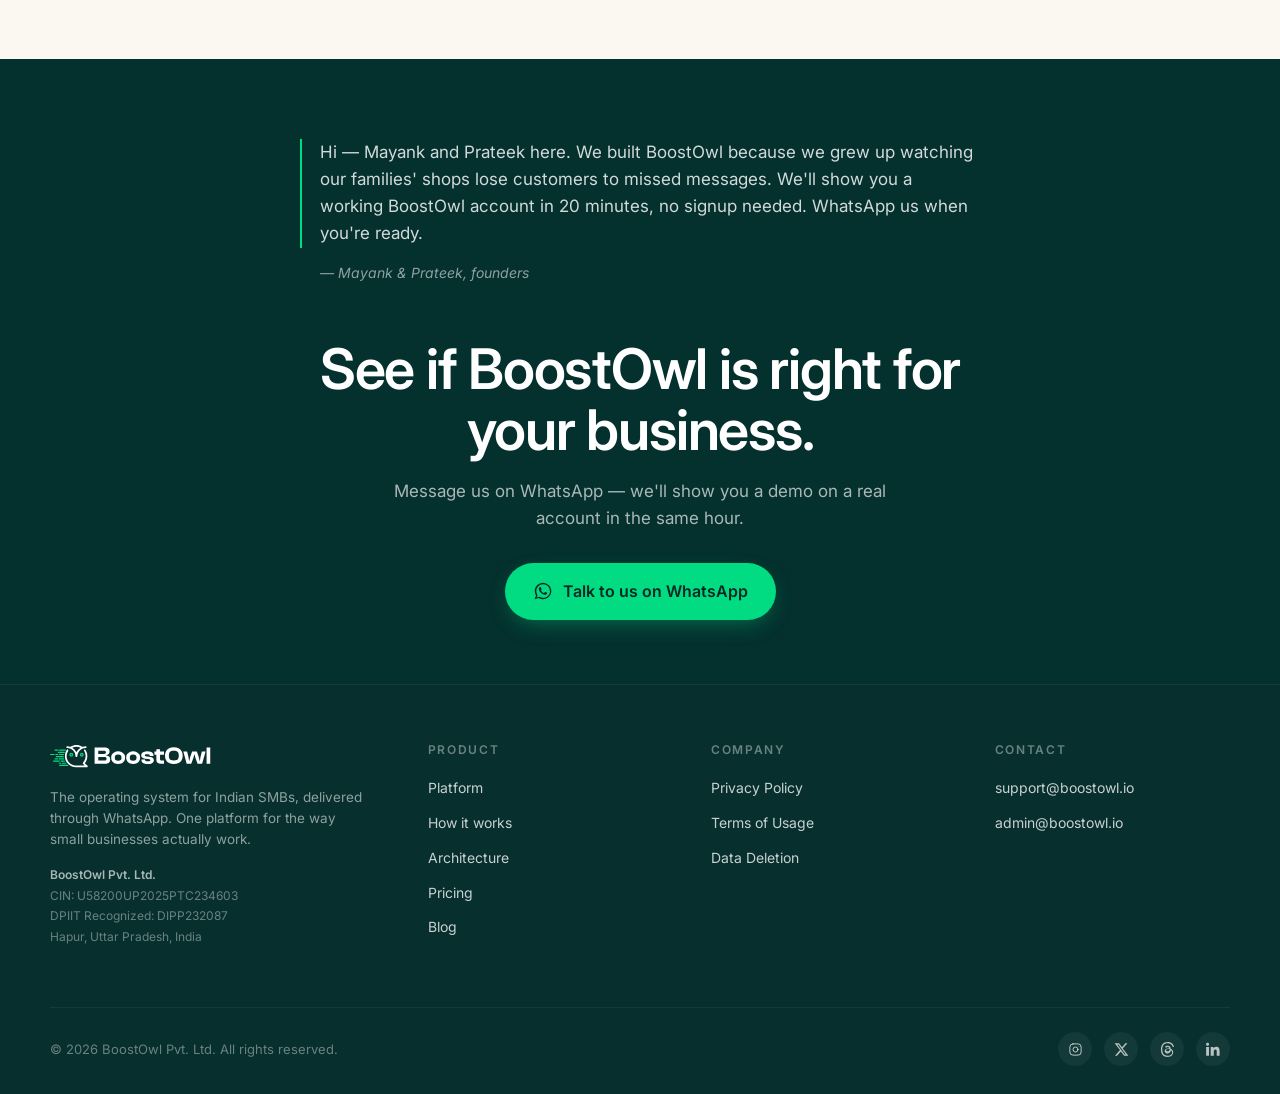
==== commit cc367772: "Added favicon set, social links and link previews. - Added 404 Page - Removed unused old landing pag" ====
--- a/index.html
+++ b/index.html
@@ -3,9 +3,52 @@
 <head>
 <meta charset="utf-8" />
 <meta name="viewport" content="width=device-width, initial-scale=1" />
+
+<!-- Google Analytics 4 (gtag.js) -->
+<script async src="https://www.googletagmanager.com/gtag/js?id=G-1V2XBVV7WB"></script>
+<script>
+  window.dataLayer = window.dataLayer || [];
+  function gtag(){dataLayer.push(arguments);}
+  gtag('js', new Date());
+  gtag('config', 'G-1V2XBVV7WB');
+</script>
+<!-- Microsoft Clarity -->
+<script type="text/javascript">
+  (function(c,l,a,r,i,t,y){
+      c[a]=c[a]||function(){(c[a].q=c[a].q||[]).push(arguments)};
+      t=l.createElement(r);t.async=1;t.src="https://www.clarity.ms/tag/"+i;
+      y=l.getElementsByTagName(r)[0];y.parentNode.insertBefore(t,y);
+  })(window, document, "clarity", "script", "xrwvfcen0b");
+</script>
+
+<link rel="icon" href="/favicon.ico" sizes="32x32">
+<link rel="icon" href="/icon.svg" type="image/svg+xml">
+<link rel="apple-touch-icon" href="/apple-touch-icon.png">
+<link rel="manifest" href="/manifest.webmanifest">
+<meta name="theme-color" content="#04302E">
+
 <title>BoostOwl — The operating system for SMBs, delivered through WhatsApp</title>
 <meta name="description" content="Run your entire business through WhatsApp. One platform for contacts, orders, invoicing, chatbots and campaigns — delivered through the chat app your customers already use." />
 <meta property="fb:app_id" content="2074250006740949" />
+<link rel="canonical" href="https://www.boostowl.io/" />
+<meta property="og:site_name" content="BoostOwl" />
+<meta property="og:type" content="website" />
+<meta property="og:url" content="https://www.boostowl.io/" />
+<meta property="og:title" content="BoostOwl — The operating system for SMBs, delivered through WhatsApp" />
+<meta property="og:description" content="Run your entire business through WhatsApp. One platform for contacts, orders, invoicing, chatbots and campaigns — delivered through the chat app your customers already use." />
+<meta property="og:image" content="https://www.boostowl.io/assets/og-image.png" />
+<meta property="og:image:secure_url" content="https://www.boostowl.io/assets/og-image.png" />
+<meta property="og:image:type" content="image/png" />
+<meta property="og:image:width" content="1200" />
+<meta property="og:image:height" content="630" />
+<meta property="og:image:alt" content="BoostOwl dashboard — contacts, bookings and invoices managed through WhatsApp" />
+<meta property="og:locale" content="en_IN" />
+<meta name="twitter:card" content="summary_large_image" />
+<meta name="twitter:site" content="@boostowlio" />
+<meta name="twitter:title" content="BoostOwl — The operating system for SMBs, delivered through WhatsApp" />
+<meta name="twitter:description" content="Run your entire business through WhatsApp. One platform for contacts, orders, invoicing, chatbots and campaigns — delivered through the chat app your customers already use." />
+<meta name="twitter:image" content="https://www.boostowl.io/assets/og-image.png" />
+<meta name="twitter:image:alt" content="BoostOwl dashboard preview" />
 <link rel="preconnect" href="https://fonts.googleapis.com" />
 <link rel="preconnect" href="https://fonts.gstatic.com" crossorigin />
 <link href="https://fonts.googleapis.com/css2?family=Inter:wght@400;500;600;700;800&display=swap" rel="stylesheet" />
@@ -113,6 +156,7 @@
 }
 .brand-mark{ width:32px; height:32px; flex:none; }
 .brand-text{ line-height:1; }
+.brand-logo{ height:30px; width:auto; flex:none; display:block; }
 
 .nav-links{
   display:flex; align-items:center; gap:32px;
@@ -1023,6 +1067,30 @@
       <circle cx="12" cy="12" r="4"/>
       <circle cx="17.4" cy="6.6" r=".7" fill="currentColor" stroke="none"/>
     </symbol>
+    <symbol id="i-logo" viewBox="0 0 812 151" fill="none">
+      <path d="M276.334 115H224.551V32.59H273.997C279.655 32.59 284.411 33.369 288.265 34.927C292.119 36.403 295.03 38.658 296.998 41.692C298.966 44.644 299.95 48.293 299.95 52.639C299.95 57.723 298.474 61.987 295.522 65.431C292.57 68.793 287.65 70.72 280.762 71.212V72.319C288.388 72.893 294.046 74.943 297.736 78.469C301.508 81.995 303.394 86.546 303.394 92.122C303.394 96.796 302.41 100.855 300.442 104.299C298.474 107.743 295.481 110.408 291.463 112.294C287.527 114.098 282.484 115 276.334 115ZM243.001 80.56V98.395H274.12C277.892 98.395 280.598 97.739 282.238 96.427C283.878 95.033 284.698 92.696 284.698 89.416C284.698 86.136 283.878 83.84 282.238 82.528C280.598 81.216 277.892 80.56 274.12 80.56H243.001ZM243.001 49.195V65.308H271.906C275.35 65.308 277.81 64.693 279.286 63.463C280.762 62.151 281.5 60.101 281.5 57.313C281.5 54.525 280.721 52.475 279.163 51.163C277.605 49.851 275.104 49.195 271.66 49.195H243.001ZM343.044 116.23C336.074 116.23 329.924 114.918 324.594 112.294C319.346 109.67 315.246 105.98 312.294 101.224C309.342 96.386 307.866 90.728 307.866 84.25C307.866 77.69 309.342 72.032 312.294 67.276C315.246 62.438 319.346 58.707 324.594 56.083C329.924 53.459 336.074 52.147 343.044 52.147C350.096 52.147 356.246 53.459 361.494 56.083C366.742 58.707 370.842 62.438 373.794 67.276C376.746 72.032 378.222 77.69 378.222 84.25C378.222 90.728 376.746 96.386 373.794 101.224C370.842 105.98 366.742 109.67 361.494 112.294C356.246 114.918 350.096 116.23 343.044 116.23ZM343.044 99.871C349.276 99.871 353.622 98.641 356.082 96.181C358.624 93.639 359.895 89.662 359.895 84.25C359.895 78.756 358.624 74.738 356.082 72.196C353.622 69.654 349.276 68.383 343.044 68.383C336.812 68.383 332.425 69.654 329.883 72.196C327.423 74.738 326.193 78.756 326.193 84.25C326.193 89.662 327.423 93.639 329.883 96.181C332.425 98.641 336.812 99.871 343.044 99.871ZM418.598 116.23C411.628 116.23 405.478 114.918 400.148 112.294C394.9 109.67 390.8 105.98 387.848 101.224C384.896 96.386 383.42 90.728 383.42 84.25C383.42 77.69 384.896 72.032 387.848 67.276C390.8 62.438 394.9 58.707 400.148 56.083C405.478 53.459 411.628 52.147 418.598 52.147C425.65 52.147 431.8 53.459 437.048 56.083C442.296 58.707 446.396 62.438 449.348 67.276C452.3 72.032 453.776 77.69 453.776 84.25C453.776 90.728 452.3 96.386 449.348 101.224C446.396 105.98 442.296 109.67 437.048 112.294C431.8 114.918 425.65 116.23 418.598 116.23ZM418.598 99.871C424.83 99.871 429.176 98.641 431.636 96.181C434.178 93.639 435.449 89.662 435.449 84.25C435.449 78.756 434.178 74.738 431.636 72.196C429.176 69.654 424.83 68.383 418.598 68.383C412.366 68.383 407.979 69.654 405.437 72.196C402.977 74.738 401.747 78.756 401.747 84.25C401.747 89.662 402.977 93.639 405.437 96.181C407.979 98.641 412.366 99.871 418.598 99.871ZM492.43 116.23C482.098 116.23 474.144 114.303 468.568 110.449C462.992 106.513 460.204 100.978 460.204 93.844V93.475H478.654V94.582C478.654 97.37 479.638 99.256 481.606 100.24C483.656 101.142 487.305 101.593 492.553 101.593C497.473 101.593 500.712 101.183 502.27 100.363C503.91 99.461 504.73 98.108 504.73 96.304C504.73 94.582 504.115 93.393 502.885 92.737C501.655 91.999 499.236 91.384 495.628 90.892L478.285 88.801C472.135 88.145 467.379 86.423 464.017 83.635C460.737 80.847 459.097 76.829 459.097 71.581C459.097 67.973 460.163 64.734 462.295 61.864C464.427 58.912 467.707 56.575 472.135 54.853C476.645 53.049 482.426 52.147 489.478 52.147C496.202 52.147 501.901 53.008 506.575 54.73C511.331 56.37 514.939 58.871 517.399 62.233C519.859 65.595 521.089 69.777 521.089 74.779V75.148H502.639V74.41C502.639 72.688 502.27 71.294 501.532 70.228C500.876 69.08 499.523 68.219 497.473 67.645C495.505 67.071 492.635 66.784 488.863 66.784C484.271 66.784 481.196 67.235 479.638 68.137C478.08 68.957 477.301 70.351 477.301 72.319C477.301 73.877 477.916 75.066 479.146 75.886C480.458 76.624 483.123 77.28 487.141 77.854L500.302 79.453C508.502 80.355 514.324 82.241 517.768 85.111C521.212 87.981 522.934 91.958 522.934 97.042C522.934 100.896 521.704 104.258 519.244 107.128C516.784 109.998 513.299 112.253 508.789 113.893C504.279 115.451 498.826 116.23 492.43 116.23ZM573.797 115H558.545C551.329 115 545.671 113.237 541.571 109.711C537.471 106.185 535.421 100.527 535.421 92.737V41.446H553.871V90.646C553.871 93.762 554.527 95.853 555.839 96.919C557.233 97.903 559.529 98.395 562.727 98.395H573.797V115ZM573.797 68.629H525.704V53.377H573.797V68.629ZM623.142 116.23C614.122 116.23 606.25 114.508 599.526 111.064C592.884 107.538 587.759 102.618 584.151 96.304C580.625 89.908 578.862 82.405 578.862 73.795C578.862 65.185 580.625 57.723 584.151 51.409C587.759 45.013 592.884 40.093 599.526 36.649C606.25 33.123 614.122 31.36 623.142 31.36C632.49 31.36 640.485 33.123 647.127 36.649C653.769 40.093 658.894 45.013 662.502 51.409C666.11 57.723 667.914 65.185 667.914 73.795C667.914 82.405 666.11 89.908 662.502 96.304C658.894 102.618 653.769 107.538 647.127 111.064C640.485 114.508 632.49 116.23 623.142 116.23ZM623.142 98.518C629.21 98.518 634.048 97.739 637.656 96.181C641.346 94.541 644.011 91.917 645.651 88.309C647.373 84.701 648.234 79.863 648.234 73.795C648.234 67.645 647.373 62.807 645.651 59.281C644.011 55.673 641.346 53.09 637.656 51.532C634.048 49.892 629.21 49.072 623.142 49.072C617.156 49.072 612.359 49.892 608.751 51.532C605.143 53.09 602.519 55.673 600.879 59.281C599.239 62.807 598.419 67.645 598.419 73.795C598.419 79.863 599.239 84.701 600.879 88.309C602.519 91.917 605.143 94.541 608.751 96.181C612.359 97.739 617.156 98.518 623.142 98.518ZM710.892 115H687.891L671.04 53.377H690.105L697.362 81.544L699.945 100.732H701.175L706.095 79.699L715.443 53.377H739.182L748.407 79.699L753.327 100.732H754.557L757.263 81.544L764.397 53.377H783.216L765.75 115H742.749L732.171 85.357L727.62 68.383H726.267L721.593 85.357L710.892 115ZM806.599 115H788.149V32.59H806.599V115Z" fill="currentColor"/>
+      <path d="M175.381 111.446C180.517 105.149 184.154 98.3693 186.141 90.7749C190.64 73.4005 187.603 57.3968 176.993 42.8749C176.618 42.3563 175.494 42.0228 174.856 42.171C171.107 43.1342 169.833 47.2092 171.745 50.8397C173.694 54.5443 175.869 58.2488 177.031 62.2127C182.055 79.1426 178.568 94.4054 166.834 107.742C164.247 110.668 164.209 112.706 166.983 115.41C169.458 117.855 171.97 120.263 174.744 122.968C173.919 123.042 173.507 123.153 173.057 123.153C159.56 123.153 146.064 123.19 132.568 123.153C110.486 123.079 92.4907 110.372 86.0799 90.0711C81.7685 76.3642 83.643 63.25 91.216 50.9879C93.353 47.5056 92.1908 43.5788 88.6667 42.2451C87.5045 41.8006 86.7547 41.9117 85.9674 42.986C77.6821 54.4331 73.9706 67.1398 75.2453 81.1801C76.5574 95.4056 82.5933 107.483 93.203 117.151C103.813 126.857 116.484 131.859 130.956 131.933C148.876 132.081 166.796 131.933 184.754 131.97C186.966 131.97 188.728 131.34 189.627 129.228C190.527 127.117 189.702 125.413 188.165 123.894C183.892 119.819 179.693 115.67 175.381 111.446Z" fill="currentColor"/>
+      <path d="M165.728 61.1059C165.551 60.8045 165.299 60.5541 164.996 60.3791C164.693 60.2041 164.35 60.1105 164.001 60.1074H155.999C155.65 60.1105 155.307 60.2041 155.004 60.3791C154.701 60.5541 154.449 60.8045 154.272 61.1059L150.271 68.0349C150.094 68.3426 150 68.6916 150 69.0469C150 69.4022 150.094 69.7512 150.271 70.0589L154.272 76.9608C154.449 77.2623 154.701 77.5127 155.004 77.6877C155.307 77.8627 155.65 77.9563 155.999 77.9594H164.001C164.35 77.9563 164.693 77.8627 164.996 77.6877C165.299 77.5127 165.551 77.2623 165.728 76.9608L169.729 70.0319C169.906 69.7242 170 69.3752 170 69.0199C170 68.6646 169.906 68.3156 169.729 68.0079L165.728 61.1059ZM163.373 69.0334C163.373 69.7006 163.176 70.3528 162.805 70.9075C162.434 71.4623 161.907 71.8947 161.291 72.15C160.675 72.4053 159.996 72.4721 159.342 72.342C158.688 72.2118 158.086 71.8905 157.615 71.4187C157.143 70.947 156.822 70.3459 156.691 69.6915C156.561 69.0371 156.628 68.3589 156.883 67.7425C157.139 67.126 157.571 66.5992 158.126 66.2285C158.681 65.8579 159.333 65.66 160 65.66C160.895 65.66 161.753 66.0154 162.385 66.648C163.018 67.2807 163.373 68.1387 163.373 69.0334Z" fill="#01DC82"/>
+      <path d="M112.728 60.9985C112.551 60.6971 112.299 60.4467 111.996 60.2717C111.693 60.0967 111.35 60.0031 111.001 60H102.999C102.65 60.0031 102.307 60.0967 102.004 60.2717C101.701 60.4467 101.449 60.6971 101.272 60.9985L97.2712 67.9274C97.0935 68.2351 97 68.5842 97 68.9395C97 69.2948 97.0935 69.6438 97.2712 69.9515L101.272 76.8534C101.449 77.1549 101.701 77.4053 102.004 77.5803C102.307 77.7552 102.65 77.8488 102.999 77.8519H111.001C111.35 77.8488 111.693 77.7552 111.996 77.5803C112.299 77.4053 112.551 77.1549 112.728 76.8534L116.729 69.9245C116.906 69.6168 117 69.2678 117 68.9125C117 68.5572 116.906 68.2081 116.729 67.9005L112.728 60.9985ZM110.373 68.926C110.373 69.5932 110.176 70.2454 109.805 70.8001C109.434 71.3549 108.907 71.7872 108.291 72.0426C107.675 72.2979 106.996 72.3647 106.342 72.2345C105.688 72.1044 105.086 71.7831 104.615 71.3113C104.143 70.8395 103.822 70.2385 103.691 69.5841C103.561 68.9297 103.628 68.2514 103.883 67.635C104.139 67.0186 104.571 66.4918 105.126 66.1211C105.681 65.7504 106.333 65.5526 107 65.5526C107.895 65.5526 108.753 65.908 109.385 66.5406C110.018 67.1733 110.373 68.0313 110.373 68.926Z" fill="#01DC82"/>
+      <path d="M88.7892 26.6366C92.6905 27.3839 96.5918 28.2059 100.531 28.8784C101.356 29.0279 102.406 28.9531 103.081 28.5795C123.001 17.1464 142.92 17.1464 162.877 28.5422C163.589 28.9531 164.602 28.9905 165.428 28.9158C170.117 28.318 174.806 27.5333 179.495 27.0476C181.595 26.8234 183.058 28.1685 183.734 30.074C184.371 31.9422 183.846 33.6235 182.346 34.7444C181.483 35.3796 180.17 35.7159 179.082 35.7906C169.554 36.1269 160.888 38.9291 153.423 44.9446C143.445 52.9776 138.118 63.402 137.481 76.2175C137.331 79.0945 135.567 81 133.017 81C130.503 81 128.628 79.2066 128.553 76.4417C128.027 55.2194 110.772 36.351 87.1761 35.7906C86.3884 35.7532 85.5256 35.7159 84.7753 35.417C82.9372 34.7444 81.7743 32.6895 82.0369 30.7839C82.2995 28.8037 84.0626 27.1597 86.0883 27.0103C86.951 26.9355 87.8514 27.0103 88.7141 27.0103C88.7517 26.8982 88.7892 26.7487 88.7892 26.6366ZM133.017 56.826C137.668 46.9248 144.608 39.4148 153.986 33.6983C139.844 27.4213 126.152 27.3839 112.122 33.7356C121.463 39.4148 128.328 46.9622 133.017 56.826Z" fill="currentColor"/>
+      <rect x="46" y="43" width="34" height="6" rx="3" fill="#01DC82"/>
+      <rect x="53" y="98" width="22" height="6" rx="3" fill="#01DC82"/>
+      <rect x="43" y="87" width="29" height="6" rx="3" fill="#01DC82"/>
+      <rect x="60" y="109" width="22" height="6" rx="3" fill="#01DC82"/>
+      <rect x="45" y="65" width="26" height="6" rx="3" fill="#01DC82"/>
+      <rect y="65" width="23" height="6" rx="3" fill="#01DC82"/>
+      <rect x="39" y="54" width="36" height="6" rx="3" fill="#01DC82"/>
+      <rect x="46" y="120" width="46" height="6" rx="3" fill="#01DC82"/>
+      <rect x="29" y="76" width="41" height="6" rx="3" fill="#01DC82"/>
+      <rect x="23" y="43" width="20" height="6" rx="3" fill="#01DC82"/>
+      <rect x="15" y="98" width="35" height="6" rx="3" fill="#01DC82"/>
+      <rect x="23" y="87" width="17" height="6" rx="3" fill="#01DC82"/>
+      <rect x="44" y="109" width="13" height="6" rx="3" fill="#01DC82"/>
+      <rect x="26" y="65" width="16" height="6" rx="3" fill="#01DC82"/>
+    </symbol>
+    <symbol id="i-threads" viewBox="0 0 24 24" fill="currentColor">
+      <path d="M12.186 24h-.007c-3.581-.024-6.334-1.205-8.184-3.509C2.35 18.44 1.5 15.586 1.5 12.01v-.017c.001-3.576.851-6.43 2.495-8.481C5.845 1.205 8.598.024 12.179 0h.014c2.746.019 5.043.724 6.826 2.098 1.677 1.291 2.858 3.13 3.509 5.467l-2.04.569c-1.104-3.96-3.898-5.984-8.304-6.015-2.91.022-5.11.936-6.54 2.717C4.307 6.504 3.616 8.914 3.615 12c.001 3.086.692 5.496 2.028 7.164 1.43 1.781 3.631 2.695 6.54 2.717 2.623-.02 4.358-.631 5.8-2.045 1.647-1.613 1.618-3.593 1.09-4.798-.31-.71-.873-1.3-1.634-1.75-.192 1.352-.622 2.446-1.284 3.272-.886 1.102-2.14 1.704-3.73 1.79-1.202.065-2.361-.218-3.259-.801-1.063-.689-1.685-1.74-1.752-2.963-.065-1.19.408-2.285 1.33-3.082.88-.76 2.119-1.207 3.583-1.291.99-.057 1.918-.013 2.774.13-.116-.687-.349-1.232-.696-1.625-.478-.541-1.216-.817-2.192-.823h-.028c-.784 0-1.848.215-2.526 1.225l-1.703-1.14c.908-1.352 2.383-2.096 4.229-2.096h.043c3.085.019 4.923 1.912 5.106 5.212.105.044.208.09.31.138 1.44.677 2.494 1.702 3.049 2.963.772 1.756.843 4.619-1.482 6.895-1.777 1.74-3.935 2.523-6.985 2.545zm1.03-13.005c-.222 0-.448.007-.678.02-1.837.103-2.98.946-2.916 2.143.067 1.256 1.452 1.839 2.784 1.767 1.224-.065 2.818-.543 3.086-3.71-.4-.087-.836-.15-1.303-.18-.322-.024-.646-.04-.973-.04z"/>
+    </symbol>
   </defs>
 </svg>
 
@@ -1032,9 +1100,8 @@
      ===================================================================== -->
 <nav class="nav" data-screen-label="00 Nav">
   <div class="wrap nav-inner">
-    <a href="#" class="brand" aria-label="BoostOwl home">
-      <svg class="brand-mark" aria-hidden="true"><use href="#i-owl"/></svg>
-      <span class="brand-text" style="color:#fff">BoostOwl</span>
+    <a href="/" class="brand" aria-label="BoostOwl home">
+      <svg class="brand-logo" viewBox="0 0 812 151" role="img" aria-label="BoostOwl"><use href="#i-logo"/></svg>
     </a>
     <div class="nav-links">
       <a href="#modules">Platform</a>
@@ -1446,8 +1513,7 @@
     <div class="foot-grid">
       <div class="foot-brand">
         <div class="brand" style="color:#fff;">
-          <svg class="brand-mark" aria-hidden="true"><use href="#i-owl"/></svg>
-          <span class="brand-text">BoostOwl</span>
+          <svg class="brand-logo" viewBox="0 0 812 151" role="img" aria-label="BoostOwl"><use href="#i-logo"/></svg>
         </div>
         <p class="foot-blurb">
           The operating system for Indian SMBs, delivered through WhatsApp.
@@ -1490,9 +1556,10 @@
     <div class="foot-bottom">
       <span>© 2026 BoostOwl Pvt. Ltd. All rights reserved.</span>
       <div class="foot-social">
-        <a href="#" aria-label="Twitter"><svg width="15" height="15"><use href="#i-twitter"/></svg></a>
-        <a href="#" aria-label="LinkedIn"><svg width="15" height="15"><use href="#i-linkedin"/></svg></a>
-        <a href="#" aria-label="Instagram"><svg width="15" height="15"><use href="#i-instagram"/></svg></a>
+        <a href="https://www.instagram.com/boostowl.io/" aria-label="Instagram" target="_blank" rel="noopener noreferrer"><svg width="15" height="15"><use href="#i-instagram"/></svg></a>
+        <a href="https://x.com/boostowlio" aria-label="X" target="_blank" rel="noopener noreferrer"><svg width="15" height="15"><use href="#i-twitter"/></svg></a>
+        <a href="https://www.threads.com/@boostowl.io" aria-label="Threads" target="_blank" rel="noopener noreferrer"><svg width="15" height="15"><use href="#i-threads"/></svg></a>
+        <a href="https://www.linkedin.com/company/boostowl/" aria-label="LinkedIn" target="_blank" rel="noopener noreferrer"><svg width="15" height="15"><use href="#i-linkedin"/></svg></a>
       </div>
     </div>
   </div>
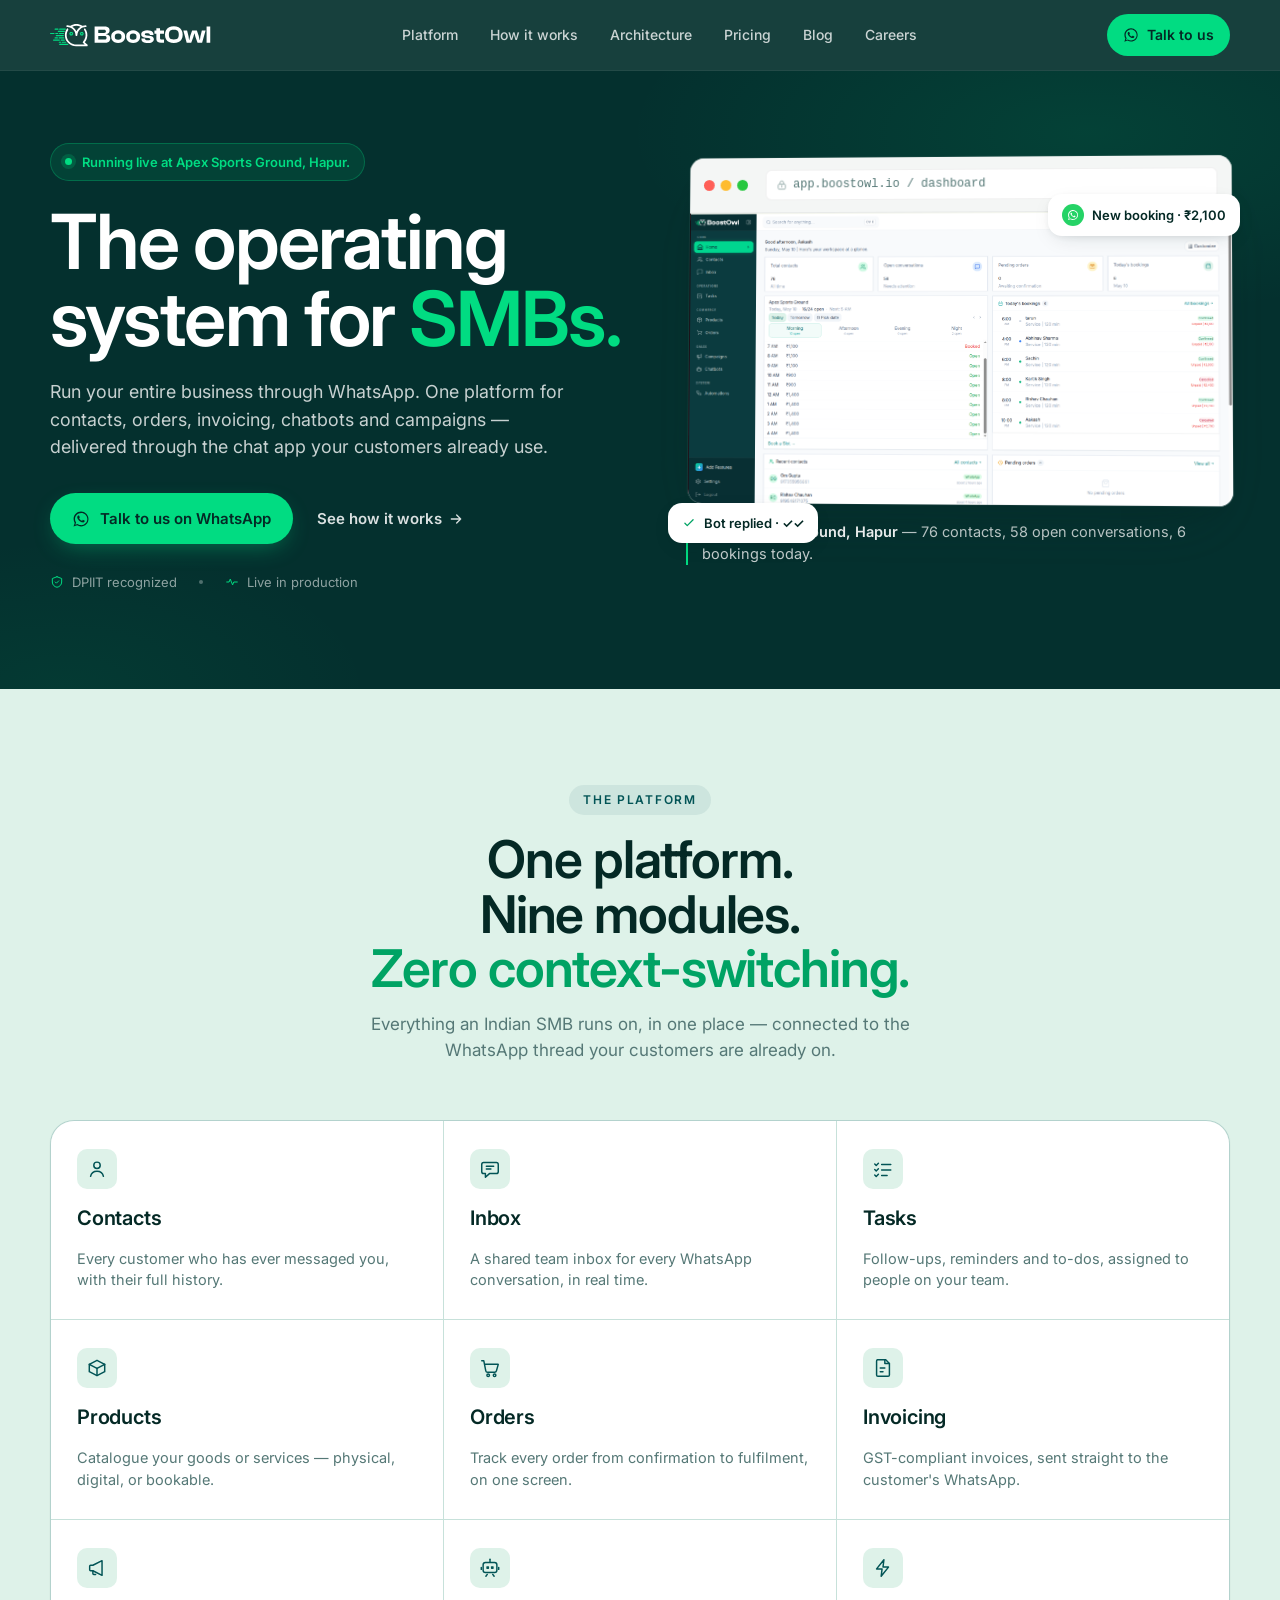
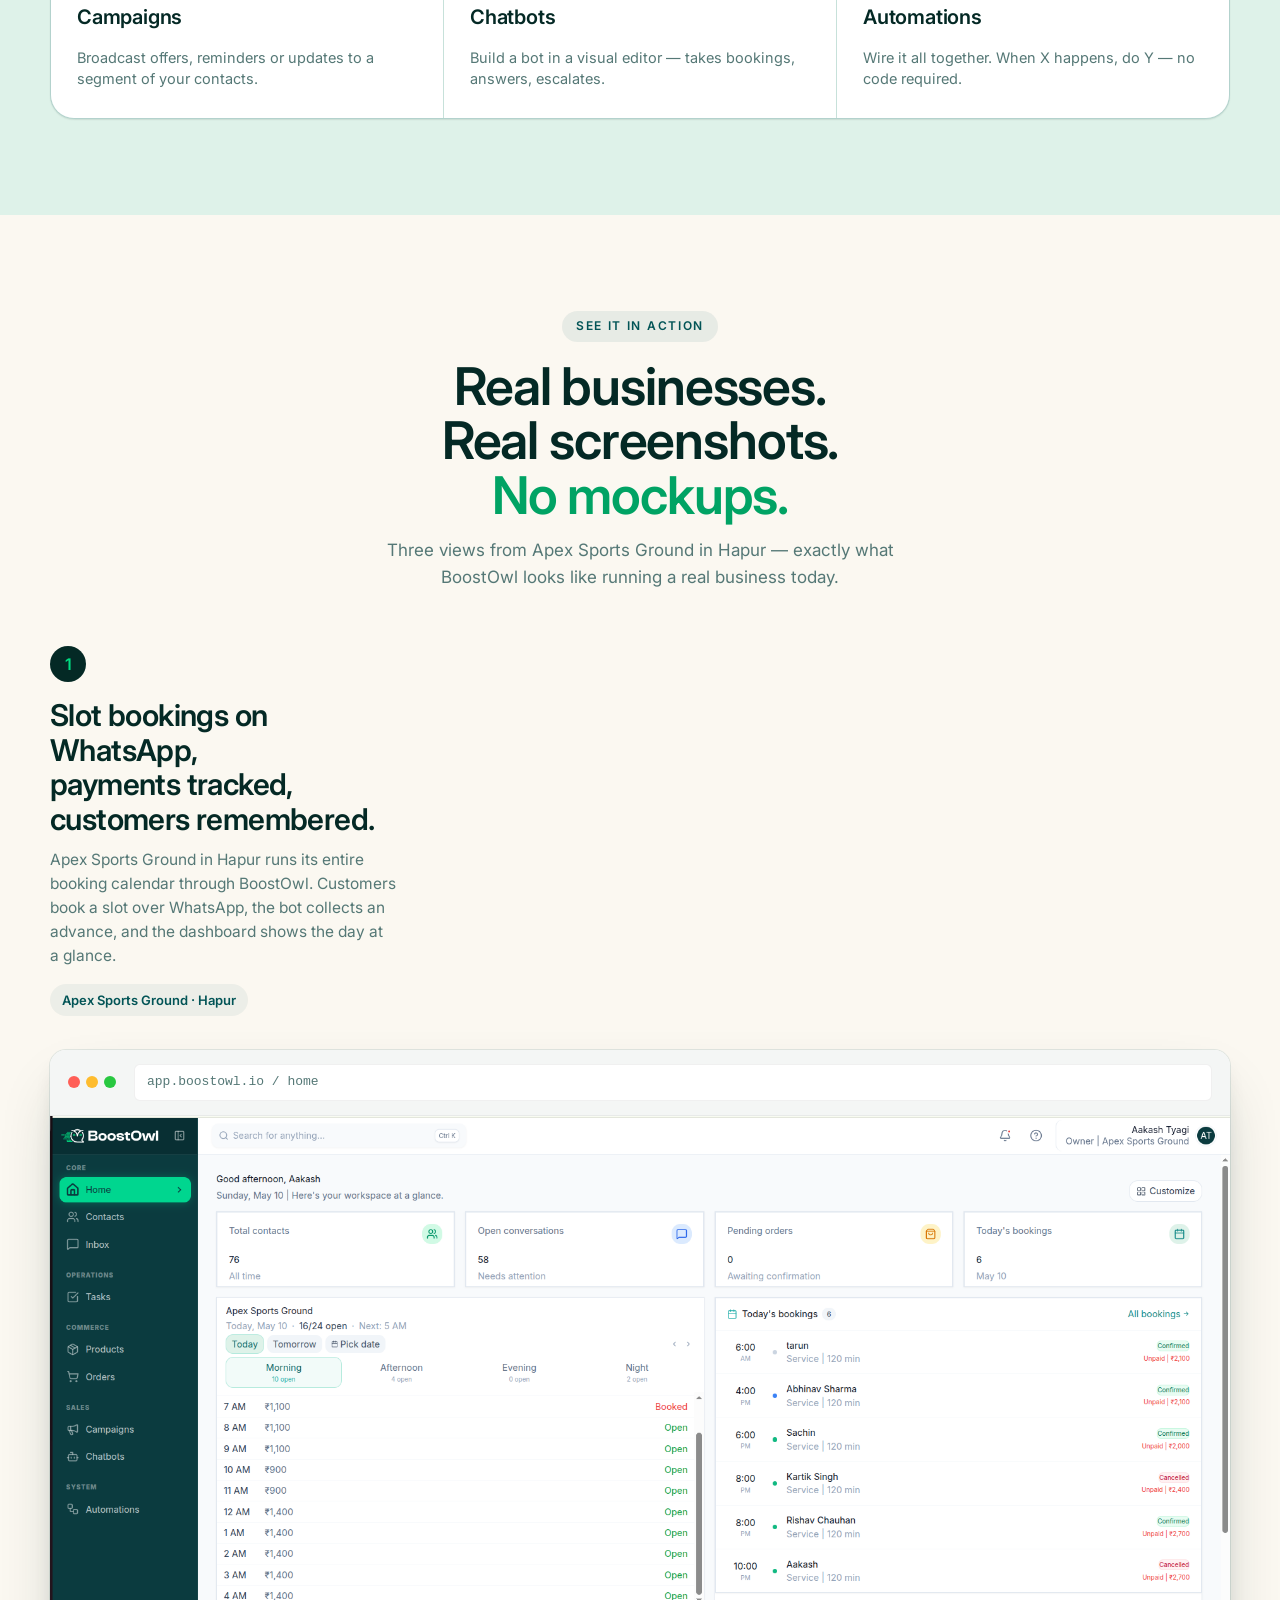
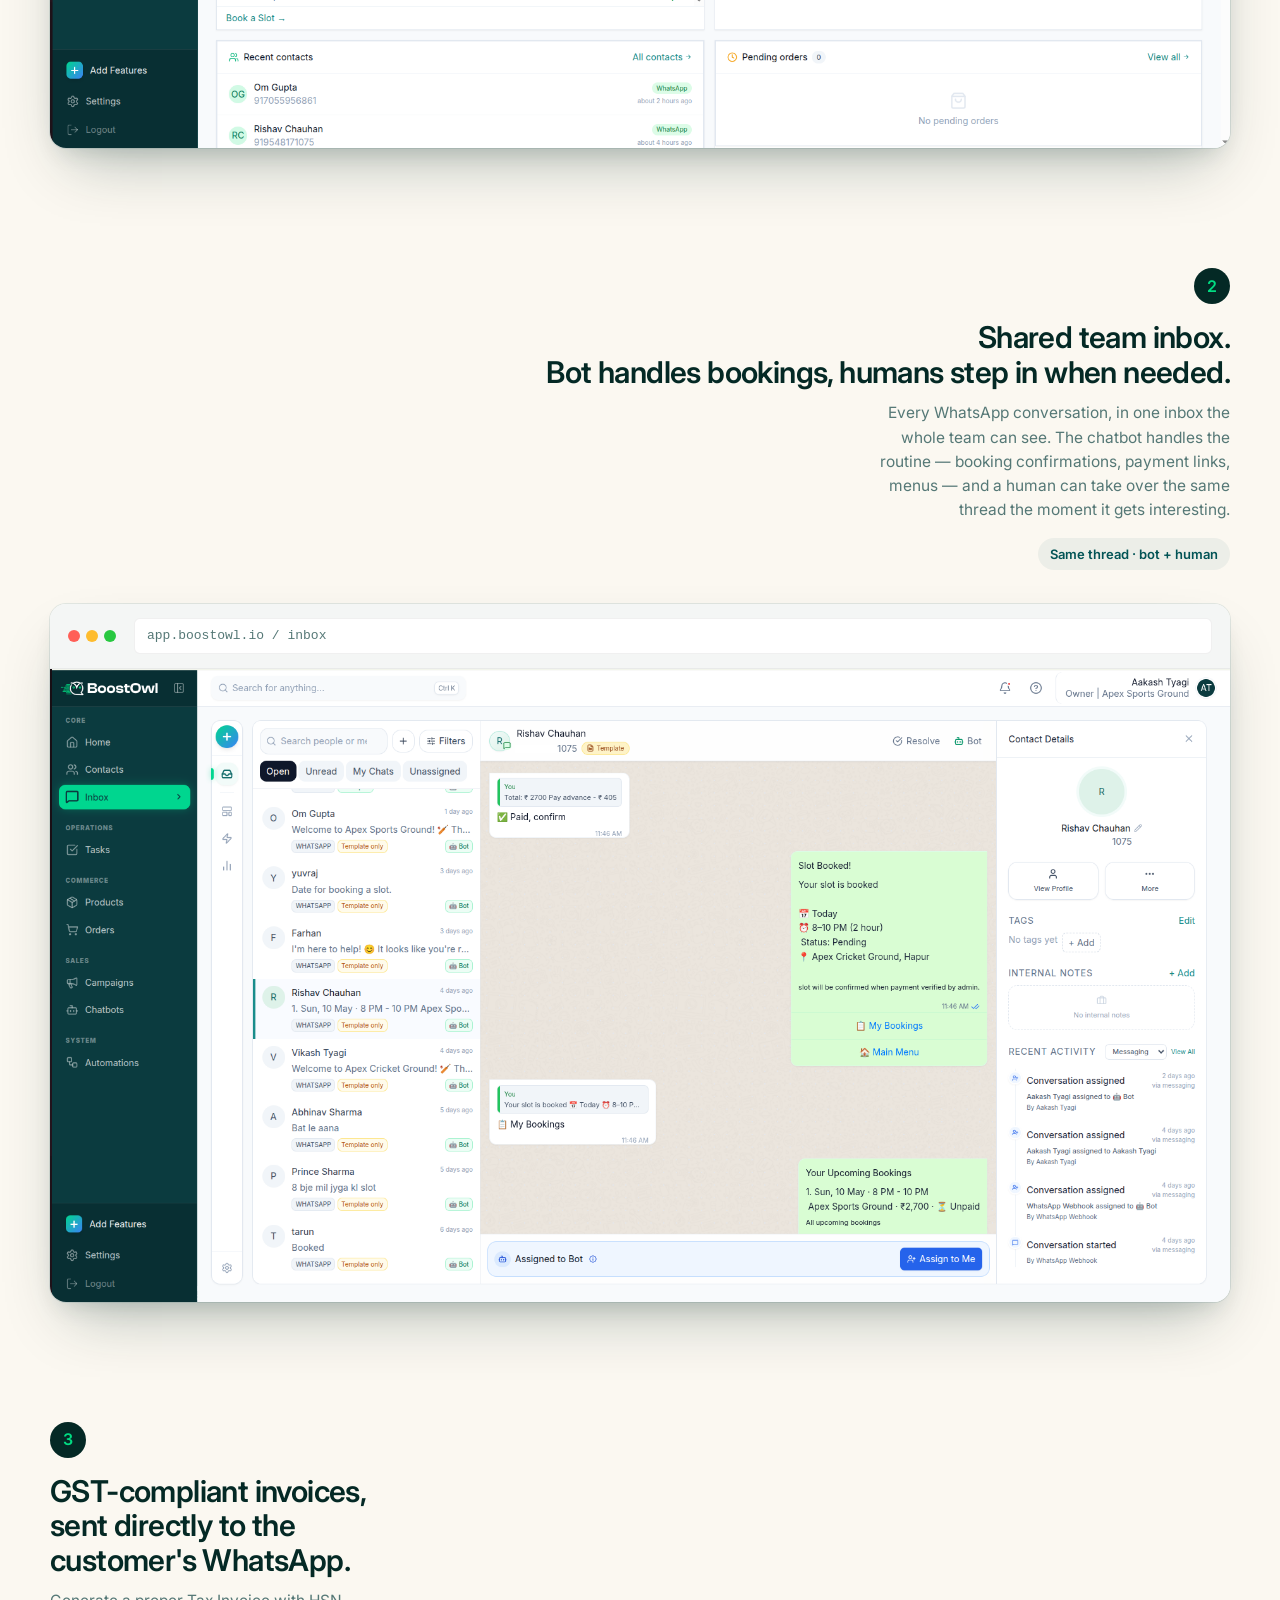
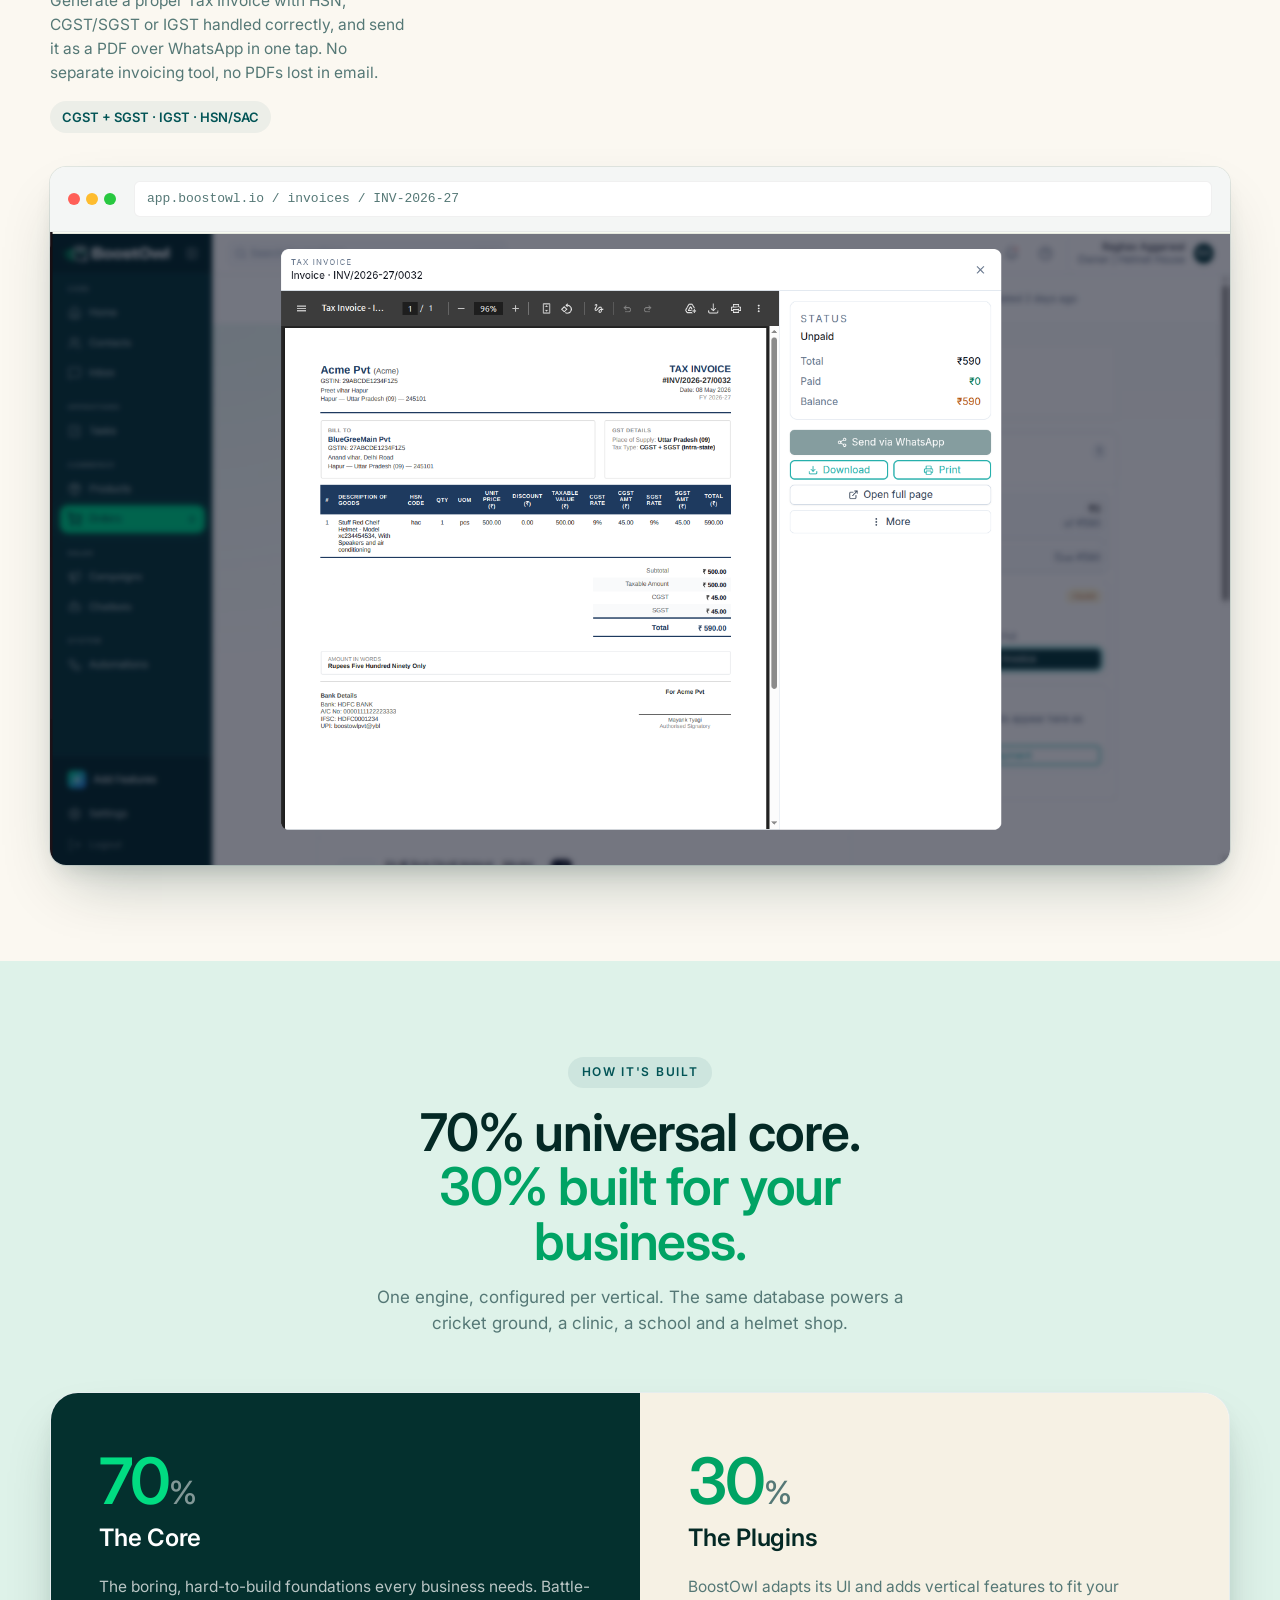
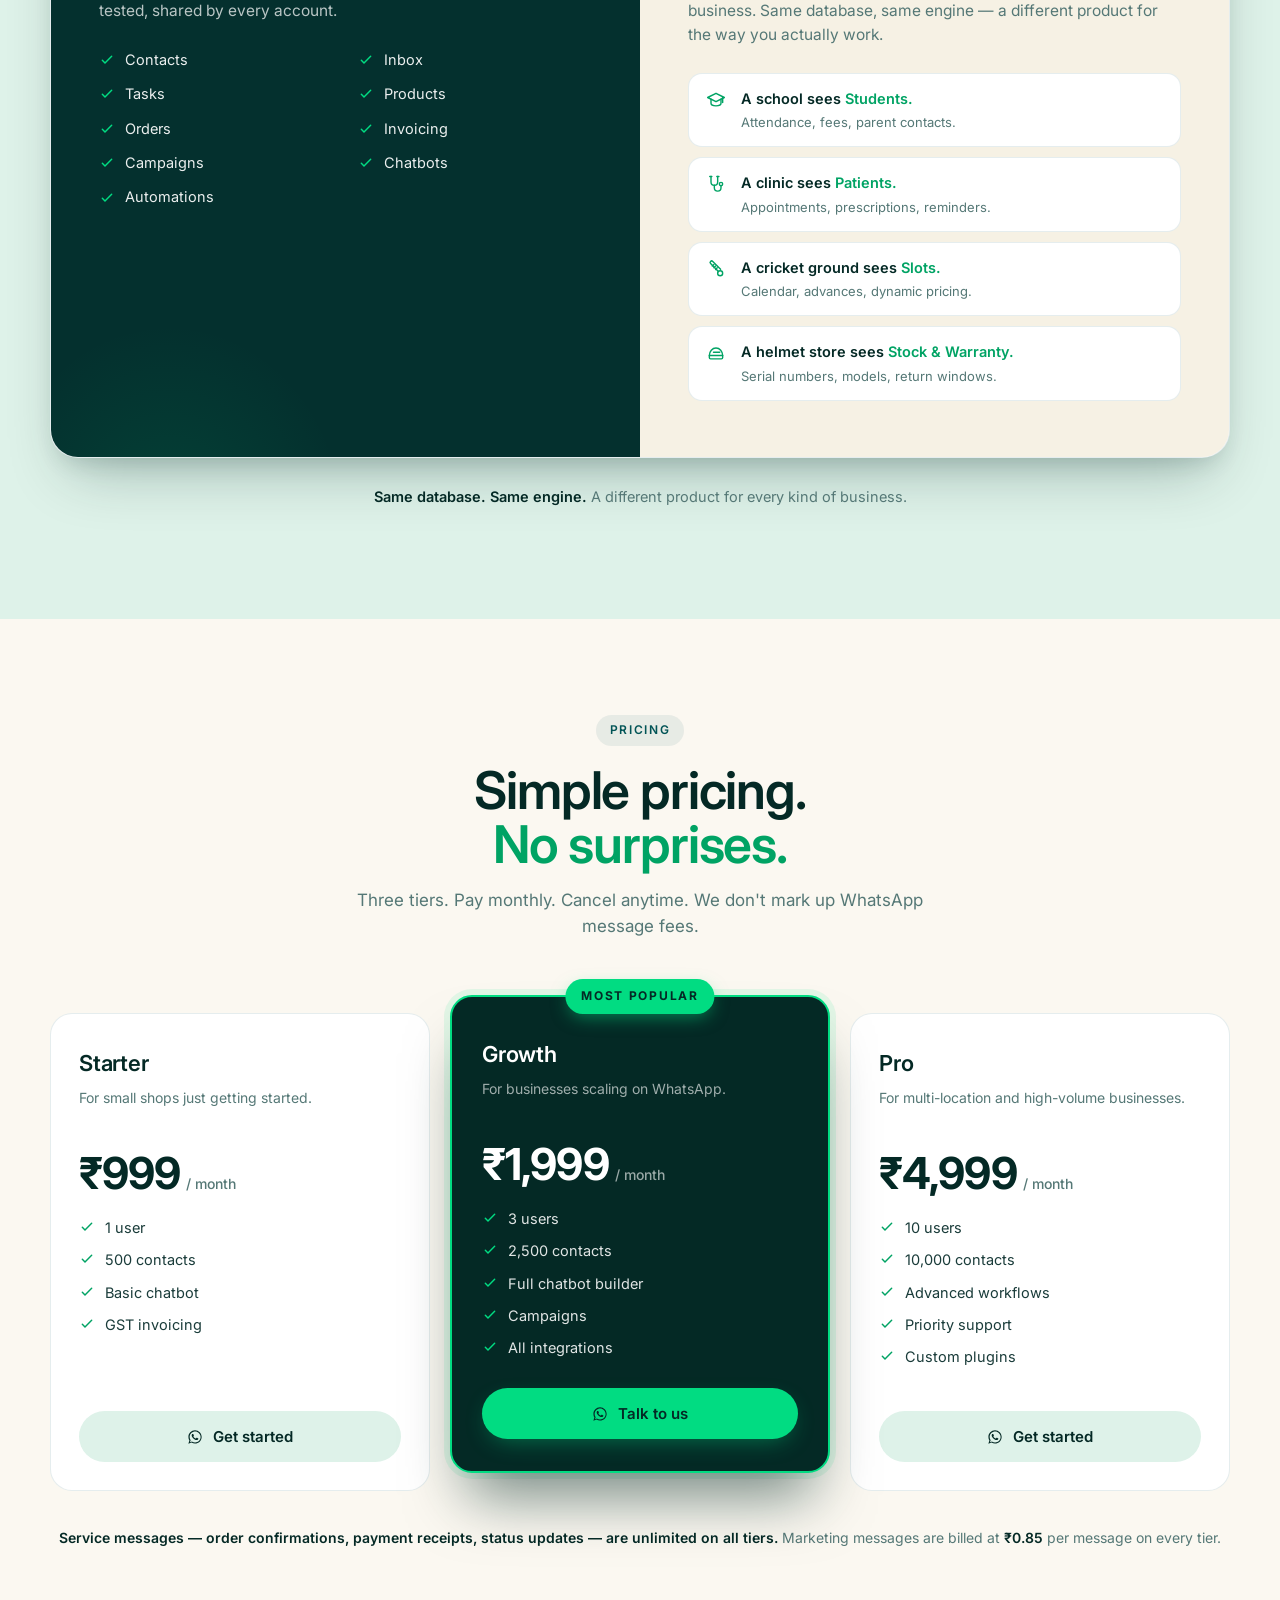
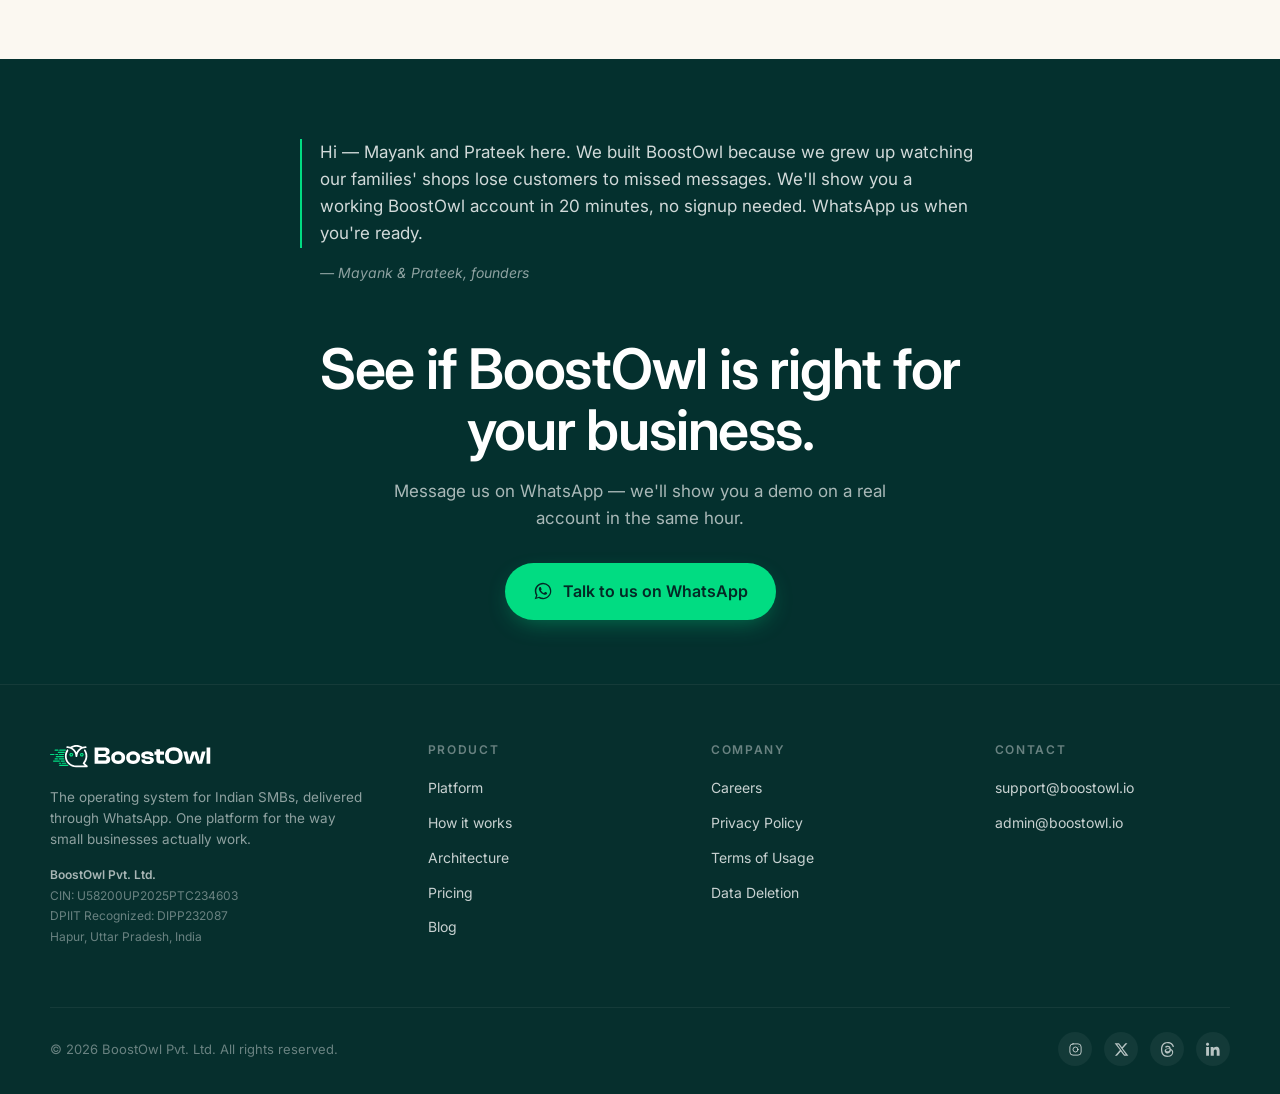
==== commit 6fae42f7: "added carers page" ====
--- a/index.html
+++ b/index.html
@@ -1109,6 +1109,7 @@
       <a href="#architecture">Architecture</a>
       <a href="#pricing">Pricing</a>
       <a href="blog.html">Blog</a>
+      <a href="/careers">Careers</a>
     </div>
     <a class="nav-cta" href="#wa" data-wa-link>
       <svg width="16" height="16" aria-hidden="true"><use href="#i-whatsapp"/></svg>
@@ -1539,6 +1540,7 @@
       <div class="foot-col">
         <h4>Company</h4>
         <ul>
+          <li><a href="/careers">Careers</a></li>
           <li><a href="privacy.html">Privacy Policy</a></li>
           <li><a href="terms.html">Terms of Usage</a></li>
           <li><a href="data-deletion.html">Data Deletion</a></li>
